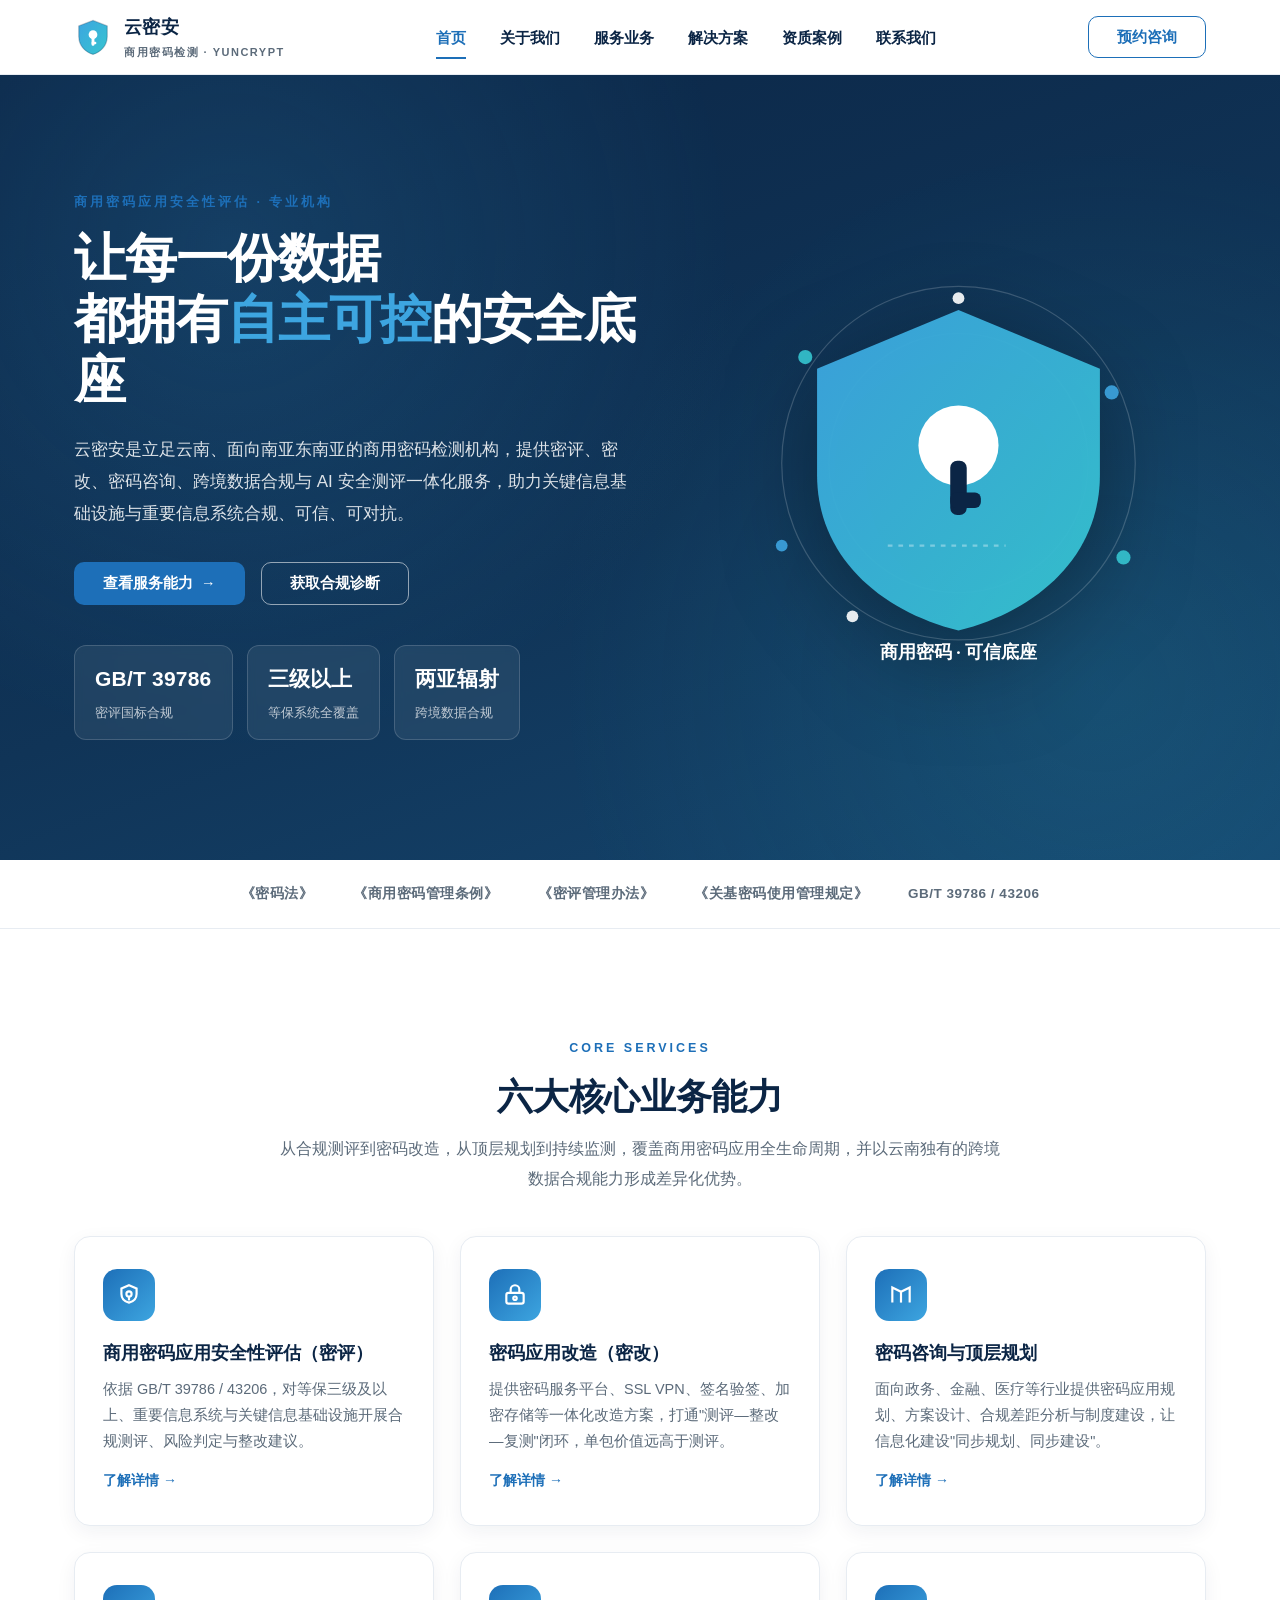
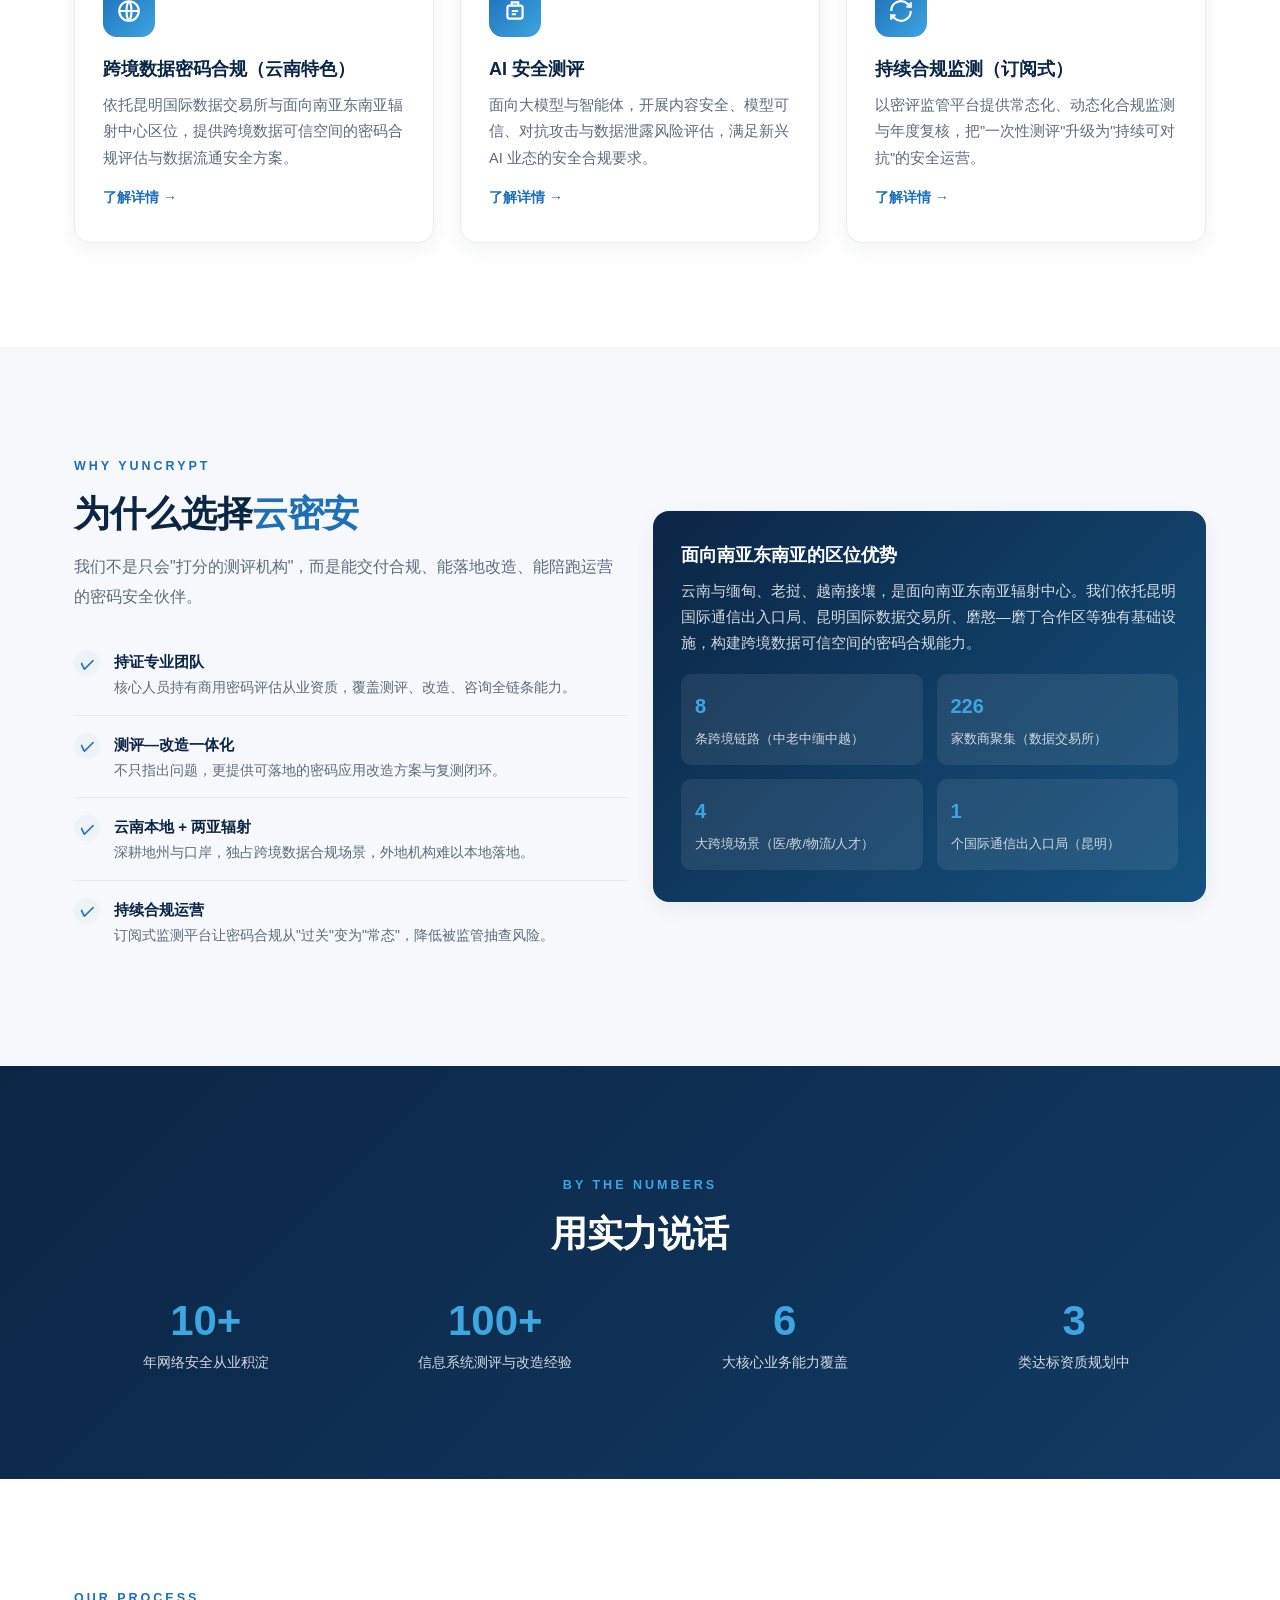
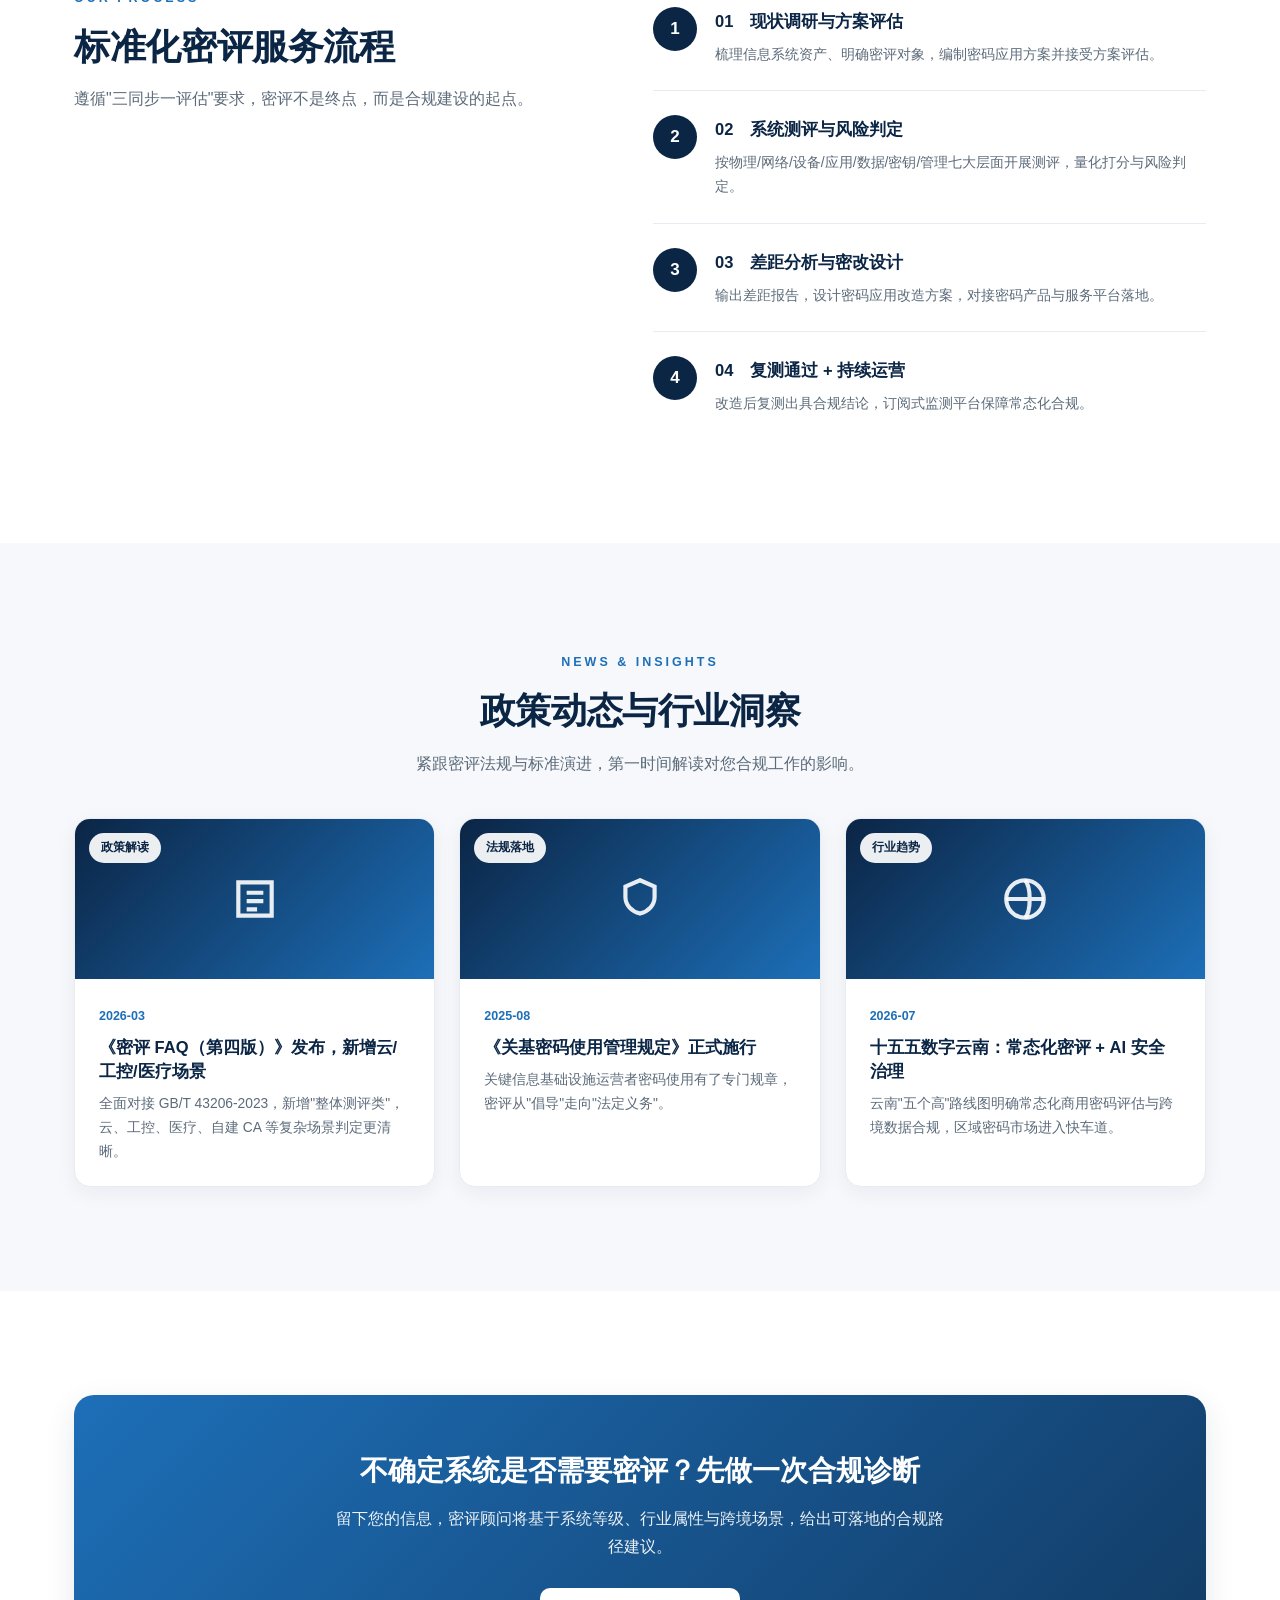
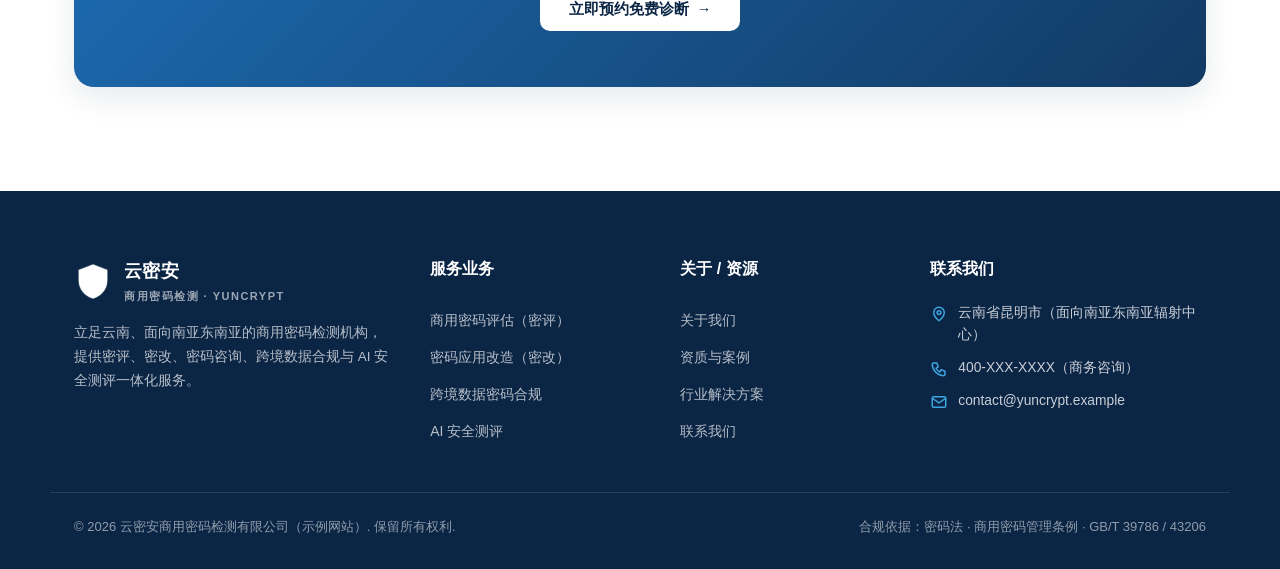
==== index.html @ 86d36e92 "init site" ====
<!DOCTYPE html>
<html lang="zh-CN">
<head>
<meta charset="UTF-8">
<meta name="viewport" content="width=device-width, initial-scale=1.0">
<title>云密安 · 商用密码检测有限公司 — 商用密码应用安全性评估 / 密码改造 / 跨境数据合规</title>
<meta name="description" content="云密安是立足云南、面向南亚东南亚的商用密码检测机构，提供商用密码应用安全性评估（密评）、密码应用改造（密改）、密码咨询规划、跨境数据密码合规与AI安全测评服务。">
<link rel="icon" type="image/svg+xml" href="assets/img/favicon.svg">
<link rel="stylesheet" href="assets/css/style.css">
</head>
<body>

<!-- 顶部导航 -->
<header class="header">
  <div class="container nav">
    <a href="index.html" class="brand">
      <img src="assets/img/logo.svg" alt="云密安" class="logo">
      <span>云密安<small>商用密码检测 · YUNCRYPT</small></span>
    </a>
    <nav class="nav-links">
      <a href="index.html">首页</a>
      <a href="about.html">关于我们</a>
      <a href="services.html">服务业务</a>
      <a href="solutions.html">解决方案</a>
      <a href="cases.html">资质案例</a>
      <a href="contact.html">联系我们</a>
    </nav>
    <div class="nav-cta">
      <a href="contact.html" class="btn btn-outline">预约咨询</a>
      <button class="hamburger" aria-label="菜单"><span></span><span></span><span></span></button>
    </div>
  </div>
</header>

<!-- Hero -->
<section class="hero">
  <div class="container hero-grid">
    <div>
      <span class="eyebrow">商用密码应用安全性评估 · 专业机构</span>
      <h1>让每一份数据<br>都拥有<span class="hl">自主可控</span>的安全底座</h1>
      <p class="lead">云密安是立足云南、面向南亚东南亚的商用密码检测机构，提供密评、密改、密码咨询、跨境数据合规与 AI 安全测评一体化服务，助力关键信息基础设施与重要信息系统合规、可信、可对抗。</p>
      <div class="hero-actions">
        <a href="services.html" class="btn btn-primary">查看服务能力 <span class="arrow">→</span></a>
        <a href="contact.html" class="btn btn-ghost">获取合规诊断</a>
      </div>
      <div class="hero-badges">
        <div class="b"><b>GB/T 39786</b><span>密评国标合规</span></div>
        <div class="b"><b>三级以上</b><span>等保系统全覆盖</span></div>
        <div class="b"><b>两亚辐射</b><span>跨境数据合规</span></div>
      </div>
    </div>
    <div class="hero-art">
      <svg viewBox="0 0 420 360" xmlns="http://www.w3.org/2000/svg">
        <defs>
          <linearGradient id="sg" x1="0" y1="0" x2="1" y2="1">
            <stop offset="0" stop-color="#3DA5E0"/><stop offset="1" stop-color="#36C5D0"/>
          </linearGradient>
        </defs>
        <circle cx="210" cy="180" r="150" fill="none" stroke="rgba(255,255,255,.18)" stroke-width="1"/>
        <circle cx="210" cy="180" r="110" fill="none" stroke="rgba(255,255,255,.14)" stroke-width="1"/>
        <g opacity=".9">
          <circle cx="80" cy="90" r="6" fill="#36C5D0"/><circle cx="340" cy="120" r="6" fill="#3DA5E0"/>
          <circle cx="60" cy="250" r="5" fill="#3DA5E0"/><circle cx="350" cy="260" r="6" fill="#36C5D0"/>
          <circle cx="210" cy="40" r="5" fill="#fff"/><circle cx="120" cy="310" r="5" fill="#fff"/>
        </g>
        <path d="M210 50 L330 100 V190 C330 258 278 305 210 322 C142 305 90 258 90 190 V100 Z" fill="url(#sg)" opacity=".95"/>
        <circle cx="210" cy="165" r="34" fill="#fff"/>
        <rect x="203" y="178" width="14" height="46" rx="6" fill="#0B2545"/>
        <rect x="203" y="205" width="26" height="13" rx="5" fill="#0B2545"/>
        <path d="M150 250 L250 250" stroke="rgba(255,255,255,.35)" stroke-width="2" stroke-dasharray="4 5"/>
        <text x="210" y="345" text-anchor="middle" fill="#fff" font-size="15" font-weight="700" font-family="Microsoft YaHei">商用密码 · 可信底座</text>
      </svg>
    </div>
  </div>
</section>

<!-- 信任条 -->
<div class="trustbar">
  <div class="container">
    <span>《密码法》</span><span>《商用密码管理条例》</span><span>《密评管理办法》</span>
    <span>《关基密码使用管理规定》</span><span>GB/T 39786 / 43206</span>
  </div>
</div>

<!-- 核心业务 -->
<section class="section">
  <div class="container">
    <div class="center reveal">
      <span class="eyebrow">CORE SERVICES</span>
      <h2 class="section-title">六大核心业务能力</h2>
      <p class="section-sub">从合规测评到密码改造，从顶层规划到持续监测，覆盖商用密码应用全生命周期，并以云南独有的跨境数据合规能力形成差异化优势。</p>
    </div>
    <div class="grid grid-3" style="margin-top:42px">
      <div class="card reveal">
        <div class="ico"><svg viewBox="0 0 24 24" fill="none" stroke-width="2"><path d="M12 3l7 3v5c0 4-3 7-7 8-4-1-7-4-7-8V6z"/><circle cx="12" cy="11" r="2.4"/><path d="M12 13v4"/></svg></div>
        <h3>商用密码应用安全性评估（密评）</h3>
        <p>依据 GB/T 39786 / 43206，对等保三级及以上、重要信息系统与关键信息基础设施开展合规测评、风险判定与整改建议。</p>
        <a href="services.html" class="link">了解详情 →</a>
      </div>
      <div class="card reveal">
        <div class="ico"><svg viewBox="0 0 24 24" fill="none" stroke-width="2"><rect x="4" y="10" width="16" height="10" rx="2"/><path d="M8 10V7a4 4 0 0 1 8 0v3"/><circle cx="12" cy="15" r="1.6"/></svg></div>
        <h3>密码应用改造（密改）</h3>
        <p>提供密码服务平台、SSL VPN、签名验签、加密存储等一体化改造方案，打通"测评—整改—复测"闭环，单包价值远高于测评。</p>
        <a href="services.html" class="link">了解详情 →</a>
      </div>
      <div class="card reveal">
        <div class="ico"><svg viewBox="0 0 24 24" fill="none" stroke-width="2"><path d="M4 19V5l8 4 8-4v14"/><path d="M12 9v10"/></svg></div>
        <h3>密码咨询与顶层规划</h3>
        <p>面向政务、金融、医疗等行业提供密码应用规划、方案设计、合规差距分析与制度建设，让信息化建设"同步规划、同步建设"。</p>
        <a href="services.html" class="link">了解详情 →</a>
      </div>
      <div class="card reveal">
        <div class="ico"><svg viewBox="0 0 24 24" fill="none" stroke-width="2"><circle cx="12" cy="12" r="9"/><path d="M3 12h18M12 3c3 3 3 15 0 18M12 3c-3 3-3 15 0 18"/></svg></div>
        <h3>跨境数据密码合规（云南特色）</h3>
        <p>依托昆明国际数据交易所与面向南亚东南亚辐射中心区位，提供跨境数据可信空间的密码合规评估与数据流通安全方案。</p>
        <a href="services.html" class="link">了解详情 →</a>
      </div>
      <div class="card reveal">
        <div class="ico"><svg viewBox="0 0 24 24" fill="none" stroke-width="2"><rect x="5" y="7" width="14" height="12" rx="2"/><path d="M9 7V4h6v3M9 12h6M9 15h4"/></svg></div>
        <h3>AI 安全测评</h3>
        <p>面向大模型与智能体，开展内容安全、模型可信、对抗攻击与数据泄露风险评估，满足新兴 AI 业态的安全合规要求。</p>
        <a href="services.html" class="link">了解详情 →</a>
      </div>
      <div class="card reveal">
        <div class="ico"><svg viewBox="0 0 24 24" fill="none" stroke-width="2"><path d="M3 12a9 9 0 0 1 15-6.7L21 8"/><path d="M21 12a9 9 0 0 1-15 6.7L3 16"/><path d="M21 4v4h-4M3 20v-4h4"/></svg></div>
        <h3>持续合规监测（订阅式）</h3>
        <p>以密评监管平台提供常态化、动态化合规监测与年度复核，把"一次性测评"升级为"持续可对抗"的安全运营。</p>
        <a href="services.html" class="link">了解详情 →</a>
      </div>
    </div>
  </div>
</section>

<!-- 为什么选我们 + 云南区位 -->
<section class="section bg-soft">
  <div class="container grid grid-2" style="align-items:center">
    <div class="reveal">
      <span class="eyebrow">WHY YUNCRYPT</span>
      <h2 class="section-title">为什么选择<span class="accent">云密安</span></h2>
      <p class="section-sub">我们不是只会"打分的测评机构"，而是能交付合规、能落地改造、能陪跑运营的密码安全伙伴。</p>
      <ul class="feature-list" style="margin-top:22px">
        <li><span class="ck">✓</span><div><b>持证专业团队</b><p>核心人员持有商用密码评估从业资质，覆盖测评、改造、咨询全链条能力。</p></div></li>
        <li><span class="ck">✓</span><div><b>测评—改造一体化</b><p>不只指出问题，更提供可落地的密码应用改造方案与复测闭环。</p></div></li>
        <li><span class="ck">✓</span><div><b>云南本地 + 两亚辐射</b><p>深耕地州与口岸，独占跨境数据合规场景，外地机构难以本地落地。</p></div></li>
        <li><span class="ck">✓</span><div><b>持续合规运营</b><p>订阅式监测平台让密码合规从"过关"变为"常态"，降低被监管抽查风险。</p></div></li>
      </ul>
    </div>
    <div class="reveal">
      <div class="card" style="background:linear-gradient(135deg,#0B2545,#15527f);color:#fff;border:none">
        <h3 style="color:#fff">面向南亚东南亚的区位优势</h3>
        <p style="color:rgba(255,255,255,.82)">云南与缅甸、老挝、越南接壤，是面向南亚东南亚辐射中心。我们依托昆明国际通信出入口局、昆明国际数据交易所、磨憨—磨丁合作区等独有基础设施，构建跨境数据可信空间的密码合规能力。</p>
        <div style="display:grid;grid-template-columns:1fr 1fr;gap:14px;margin-top:18px">
          <div style="background:rgba(255,255,255,.08);border-radius:10px;padding:14px"><b style="color:var(--sky);font-size:20px">8</b><br><span style="font-size:12.5px;color:rgba(255,255,255,.78)">条跨境链路（中老中缅中越）</span></div>
          <div style="background:rgba(255,255,255,.08);border-radius:10px;padding:14px"><b style="color:var(--sky);font-size:20px">226</b><br><span style="font-size:12.5px;color:rgba(255,255,255,.78)">家数商聚集（数据交易所）</span></div>
          <div style="background:rgba(255,255,255,.08);border-radius:10px;padding:14px"><b style="color:var(--sky);font-size:20px">4</b><br><span style="font-size:12.5px;color:rgba(255,255,255,.78)">大跨境场景（医/教/物流/人才）</span></div>
          <div style="background:rgba(255,255,255,.08);border-radius:10px;padding:14px"><b style="color:var(--sky);font-size:20px">1</b><br><span style="font-size:12.5px;color:rgba(255,255,255,.78)">个国际通信出入口局（昆明）</span></div>
        </div>
      </div>
    </div>
  </div>
</section>

<!-- 数据资质 -->
<section class="section bg-navy">
  <div class="container">
    <div class="center reveal" style="margin-bottom:40px">
      <span class="eyebrow" style="color:var(--sky)">BY THE NUMBERS</span>
      <h2 class="section-title" style="color:#fff">用实力说话</h2>
    </div>
    <div class="stats reveal">
      <div class="s"><b>10+</b><span>年网络安全从业积淀</span></div>
      <div class="s"><b>100+</b><span>信息系统测评与改造经验</span></div>
      <div class="s"><b>6</b><span>大核心业务能力覆盖</span></div>
      <div class="s"><b>3</b><span>类达标资质规划中</span></div>
    </div>
  </div>
</section>

<!-- 服务流程 -->
<section class="section">
  <div class="container grid grid-2" style="align-items:start">
    <div class="reveal">
      <span class="eyebrow">OUR PROCESS</span>
      <h2 class="section-title">标准化密评服务流程</h2>
      <p class="section-sub">遵循"三同步一评估"要求，密评不是终点，而是合规建设的起点。</p>
    </div>
    <div class="reveal">
      <div class="steps">
        <div class="step"><div class="num"></div><div><h4>01　现状调研与方案评估</h4><p>梳理信息系统资产、明确密评对象，编制密码应用方案并接受方案评估。</p></div></div>
        <div class="step"><div class="num"></div><div><h4>02　系统测评与风险判定</h4><p>按物理/网络/设备/应用/数据/密钥/管理七大层面开展测评，量化打分与风险判定。</p></div></div>
        <div class="step"><div class="num"></div><div><h4>03　差距分析与密改设计</h4><p>输出差距报告，设计密码应用改造方案，对接密码产品与服务平台落地。</p></div></div>
        <div class="step"><div class="num"></div><div><h4>04　复测通过 + 持续运营</h4><p>改造后复测出具合规结论，订阅式监测平台保障常态化合规。</p></div></div>
      </div>
    </div>
  </div>
</section>

<!-- 新闻动态 -->
<section class="section bg-soft">
  <div class="container">
    <div class="center reveal">
      <span class="eyebrow">NEWS & INSIGHTS</span>
      <h2 class="section-title">政策动态与行业洞察</h2>
      <p class="section-sub">紧跟密评法规与标准演进，第一时间解读对您合规工作的影响。</p>
    </div>
    <div class="news-grid" style="margin-top:40px">
      <div class="news reveal">
        <div class="thumb"><span class="tag">政策解读</span><svg viewBox="0 0 24 24" fill="none" stroke-width="2"><path d="M4 4h16v16H4z"/><path d="M8 9h8M8 13h8M8 17h5"/></svg></div>
        <div class="body"><span class="date">2026-03</span><h4>《密评 FAQ（第四版）》发布，新增云/工控/医疗场景</h4><p>全面对接 GB/T 43206-2023，新增"整体测评类"，云、工控、医疗、自建 CA 等复杂场景判定更清晰。</p></div>
      </div>
      <div class="news reveal">
        <div class="thumb"><span class="tag">法规落地</span><svg viewBox="0 0 24 24" fill="none" stroke-width="2"><path d="M12 3l7 3v5c0 4-3 7-7 8-4-1-7-4-7-8V6z"/></svg></div>
        <div class="body"><span class="date">2025-08</span><h4>《关基密码使用管理规定》正式施行</h4><p>关键信息基础设施运营者密码使用有了专门规章，密评从"倡导"走向"法定义务"。</p></div>
      </div>
      <div class="news reveal">
        <div class="thumb"><span class="tag">行业趋势</span><svg viewBox="0 0 24 24" fill="none" stroke-width="2"><circle cx="12" cy="12" r="9"/><path d="M3 12h18M12 3c3 3 3 15 0 18"/></svg></div>
        <div class="body"><span class="date">2026-07</span><h4>十五五数字云南：常态化密评 + AI 安全治理</h4><p>云南"五个高"路线图明确常态化商用密码评估与跨境数据合规，区域密码市场进入快车道。</p></div>
      </div>
    </div>
  </div>
</section>

<!-- CTA -->
<section class="section">
  <div class="container">
    <div class="cta reveal">
      <h2>不确定系统是否需要密评？先做一次合规诊断</h2>
      <p>留下您的信息，密评顾问将基于系统等级、行业属性与跨境场景，给出可落地的合规路径建议。</p>
      <a href="contact.html" class="btn btn-primary" style="background:#fff;color:var(--navy)">立即预约免费诊断 <span class="arrow">→</span></a>
    </div>
  </div>
</section>

<!-- 页脚 -->
<footer class="footer">
  <div class="container footer-grid">
    <div>
      <div class="brand"><img src="assets/img/logo.svg" alt="云密安" class="logo" style="filter:brightness(0) invert(1)"><span>云密安<small>商用密码检测 · YUNCRYPT</small></span></div>
      <p class="desc">立足云南、面向南亚东南亚的商用密码检测机构，提供密评、密改、密码咨询、跨境数据合规与 AI 安全测评一体化服务。</p>
    </div>
    <div>
      <h5>服务业务</h5>
      <a href="services.html">商用密码评估（密评）</a>
      <a href="services.html">密码应用改造（密改）</a>
      <a href="services.html">跨境数据密码合规</a>
      <a href="services.html">AI 安全测评</a>
    </div>
    <div>
      <h5>关于 / 资源</h5>
      <a href="about.html">关于我们</a>
      <a href="cases.html">资质与案例</a>
      <a href="solutions.html">行业解决方案</a>
      <a href="contact.html">联系我们</a>
    </div>
    <div>
      <h5>联系我们</h5>
      <div class="contact-line"><svg viewBox="0 0 24 24" fill="none" stroke-width="2"><path d="M12 21s-7-5.5-7-11a7 7 0 0 1 14 0c0 5.5-7 11-7 11z"/><circle cx="12" cy="10" r="2.5"/></svg><span>云南省昆明市（面向南亚东南亚辐射中心）</span></div>
      <div class="contact-line"><svg viewBox="0 0 24 24" fill="none" stroke-width="2"><path d="M5 4h4l2 5-3 2a12 12 0 0 0 5 5l2-3 5 2v4a2 2 0 0 1-2 2A16 16 0 0 1 3 6a2 2 0 0 1 2-2z"/></svg><span>400-XXX-XXXX（商务咨询）</span></div>
      <div class="contact-line"><svg viewBox="0 0 24 24" fill="none" stroke-width="2"><rect x="3" y="5" width="18" height="14" rx="2"/><path d="M3 7l9 6 9-6"/></svg><span>contact@yuncrypt.example</span></div>
    </div>
  </div>
  <div class="container footer-bottom">
    <span>© <span data-year>2026</span> 云密安商用密码检测有限公司（示例网站）. 保留所有权利.</span>
    <span>合规依据：密码法 · 商用密码管理条例 · GB/T 39786 / 43206</span>
  </div>
</footer>

<div class="totop" aria-label="返回顶部"><svg viewBox="0 0 24 24" fill="none" stroke-width="2"><path d="M12 19V5M5 12l7-7 7 7"/></svg></div>
<script src="assets/js/main.js"></script>
</body>
</html>
---- assets/css/style.css ----
/* ============================================================
   云密安 · 商用密码检测有限公司  —  全局样式（简洁大气 · 自包含 · 无外部依赖）
   设计：留白充足、单一蓝色强调、克制渐变、柔和阴影，符合主流商务站
   ============================================================ */
:root{
  --navy:#0B2545;          /* 深海军蓝（主色 / 深色块） */
  --navy-2:#123a63;
  --blue:#1D6FB8;          /* 商务蓝（主强调） */
  --blue-d:#155a96;
  --sky:#3DA5E0;           /* 天蓝（保留：hero 图 / 强调点） */
  --cyan:#36C5D0;          /* 科技青（保留：hero 图） */
  --ink:#16202E;           /* 正文 */
  --muted:#5C6B7A;         /* 次要文字 */
  --line:#E7ECF2;          /* 描边 */
  --bg:#FFFFFF;            /* 页面底色（白） */
  --bg-soft:#F6F8FB;       /* 浅块 */
  --bg-soft-2:#EEF3F8;
  --white:#FFFFFF;
  --radius:16px;
  --shadow:0 6px 20px rgba(11,37,69,.06);
  --shadow-md:0 10px 30px rgba(11,37,69,.10);
  --shadow-lg:0 22px 50px rgba(11,37,69,.16);
  --maxw:1180px;
  --ease:cubic-bezier(.2,.7,.2,1);
}
*{margin:0;padding:0;box-sizing:border-box}
html{scroll-behavior:smooth}
body{
  font-family:"Microsoft YaHei","微软雅黑","PingFang SC","Hiragino Sans GB","Segoe UI",sans-serif;
  color:var(--ink);background:var(--bg);line-height:1.8;font-size:15px;
  -webkit-font-smoothing:antialiased;text-rendering:optimizeLegibility;
}
a{color:inherit;text-decoration:none}
img,svg{max-width:100%;display:block}
ul{list-style:none}
.container{max-width:var(--maxw);margin:0 auto;padding:0 24px}
.section{padding:104px 0}
.section.tight{padding:72px 0}
.bg-soft{background:var(--bg-soft)}
.bg-navy{background:linear-gradient(135deg,var(--navy) 0%,var(--navy-2) 100%);color:#fff}

/* ---------- 文字工具 ---------- */
.eyebrow{display:inline-block;color:var(--blue);font-weight:700;letter-spacing:3px;font-size:12.5px;margin-bottom:14px;text-transform:uppercase}
.section-title{font-size:clamp(26px,3.4vw,36px);font-weight:800;color:var(--navy);line-height:1.3;letter-spacing:-.01em}
.section-title .accent{color:var(--blue)}
.section-sub{color:var(--muted);margin-top:14px;max-width:720px;font-size:16px;line-height:1.85}
.center{text-align:center}
.center .section-sub{margin-left:auto;margin-right:auto}

/* ---------- 按钮 ---------- */
.btn{display:inline-flex;align-items:center;gap:8px;padding:13px 28px;border-radius:10px;font-weight:700;font-size:14.5px;cursor:pointer;border:1.5px solid transparent;transition:.25s var(--ease);white-space:nowrap;line-height:1}
.btn-primary{background:var(--blue);color:#fff}
.btn-primary:hover{background:var(--blue-d);transform:translateY(-2px);box-shadow:0 12px 26px rgba(29,111,184,.30)}
.btn-ghost{border-color:rgba(255,255,255,.55);color:#fff}
.btn-ghost:hover{background:rgba(255,255,255,.12);border-color:#fff}
.btn-outline{background:#fff;border-color:var(--blue);color:var(--blue)}
.btn-outline:hover{background:var(--blue);color:#fff}
.btn .arrow{transition:.25s var(--ease)}
.btn:hover .arrow{transform:translateX(4px)}

/* ---------- 顶部导航 ---------- */
.header{position:sticky;top:0;z-index:100;background:rgba(255,255,255,.86);backdrop-filter:saturate(160%) blur(12px);border-bottom:1px solid var(--line)}
.nav{display:flex;align-items:center;justify-content:space-between;height:74px}
.brand{display:flex;align-items:center;gap:12px;font-weight:800;color:var(--navy);font-size:18px;letter-spacing:.02em}
.brand .logo{width:38px;height:38px}
.brand small{display:block;font-size:11px;font-weight:600;color:var(--muted);letter-spacing:1.5px}
.nav-links{display:flex;gap:34px;align-items:center}
.nav-links a{font-weight:600;color:var(--navy);font-size:15px;position:relative;padding:8px 0;transition:color .2s}
.nav-links a::after{content:"";position:absolute;left:0;bottom:0;height:2px;width:0;background:var(--blue);transition:.25s var(--ease)}
.nav-links a:hover,.nav-links a.active{color:var(--blue)}
.nav-links a:hover::after,.nav-links a.active::after{width:100%}
.nav-cta{display:flex;align-items:center;gap:14px}
.hamburger{display:none;flex-direction:column;gap:5px;cursor:pointer;background:none;border:none;padding:8px}
.hamburger span{width:24px;height:2.5px;background:var(--navy);border-radius:2px;transition:.3s var(--ease)}

/* ---------- Hero ---------- */
.hero{position:relative;overflow:hidden;background:linear-gradient(160deg,#0B2545 0%,#103457 55%,#15466f 100%);color:#fff;padding:112px 0 120px}
.hero::before{content:"";position:absolute;inset:0;background-image:radial-gradient(circle at 18% 22%,rgba(61,165,224,.20),transparent 42%),radial-gradient(circle at 86% 78%,rgba(54,197,208,.14),transparent 44%);opacity:.85}
.hero-grid{position:relative;display:grid;grid-template-columns:1.08fr .92fr;gap:56px;align-items:center}
.hero h1{font-size:clamp(34px,4.6vw,52px);line-height:1.18;font-weight:800;letter-spacing:-.02em;margin-bottom:22px}
.hero h1 .hl{color:var(--sky)}
.hero p.lead{font-size:17px;color:rgba(255,255,255,.86);max-width:560px;margin-bottom:32px;line-height:1.9}
.hero-actions{display:flex;gap:16px;flex-wrap:wrap}
.hero-badges{display:flex;gap:14px;margin-top:40px;flex-wrap:wrap}
.hero-badges .b{background:rgba(255,255,255,.07);border:1px solid rgba(255,255,255,.16);border-radius:12px;padding:14px 20px;backdrop-filter:blur(4px)}
.hero-badges .b b{display:block;font-size:21px;color:#fff;letter-spacing:.01em}
.hero-badges .b span{font-size:12.5px;color:rgba(255,255,255,.72)}
.hero-art{position:relative}
.hero-art svg{width:100%;height:auto;filter:drop-shadow(0 22px 44px rgba(0,0,0,.35))}

/* 信任条 */
.trustbar{background:#fff;border-bottom:1px solid var(--line)}
.trustbar .container{display:flex;align-items:center;gap:40px;padding:22px 24px;flex-wrap:wrap;justify-content:center}
.trustbar span{color:var(--muted);font-size:13.5px;font-weight:600;letter-spacing:.5px}

/* ---------- 卡片栅格 ---------- */
.grid{display:grid;gap:26px}
.grid-3{grid-template-columns:repeat(3,1fr)}
.grid-2{grid-template-columns:repeat(2,1fr)}
.grid-4{grid-template-columns:repeat(4,1fr)}
.card{background:#fff;border:1px solid var(--line);border-radius:var(--radius);padding:32px 28px;box-shadow:var(--shadow);transition:.28s var(--ease)}
.card:hover{transform:translateY(-6px);box-shadow:var(--shadow-md);border-color:rgba(29,111,184,.35)}
.card .ico{width:52px;height:52px;border-radius:14px;background:linear-gradient(135deg,var(--blue),var(--sky));display:flex;align-items:center;justify-content:center;margin-bottom:20px}
.card .ico svg{width:26px;height:26px;stroke:#fff}
.card h3{font-size:18px;color:var(--navy);margin-bottom:10px;line-height:1.4}
.card p{color:var(--muted);font-size:14.5px;line-height:1.8}
.card .link{display:inline-block;margin-top:14px;color:var(--blue);font-weight:700;font-size:14px}
.card .link:hover{color:var(--blue-d)}

/* 步骤 */
.steps{counter-reset:s}
.step{display:flex;gap:18px;align-items:flex-start;padding:24px 0;border-bottom:1px solid var(--line)}
.step:last-child{border-bottom:none}
.step .num{counter-increment:s;flex:0 0 44px;width:44px;height:44px;border-radius:50%;background:var(--navy);color:#fff;display:flex;align-items:center;justify-content:center;font-weight:800;font-size:17px}
.step .num::before{content:counter(s)}
.step h4{font-size:16.5px;color:var(--navy);margin-bottom:5px}
.step p{color:var(--muted);font-size:14px;line-height:1.75}

/* 数据条 */
.stats{display:grid;grid-template-columns:repeat(4,1fr);gap:26px;text-align:center}
.stats .s b{font-size:clamp(30px,4vw,42px);color:var(--sky);font-weight:800;display:block;line-height:1.1}
.stats .s span{color:rgba(255,255,255,.82);font-size:14px;margin-top:6px;display:block}

/* 特性列表 */
.feature-list li{display:flex;gap:14px;padding:15px 0;border-bottom:1px solid var(--line);align-items:flex-start}
.feature-list li:last-child{border-bottom:none}
.feature-list .ck{flex:0 0 26px;width:26px;height:26px;border-radius:50%;background:var(--bg-soft-2);color:var(--blue);display:flex;align-items:center;justify-content:center;font-weight:800;margin-top:2px}
.feature-list b{color:var(--navy)}
.feature-list p{color:var(--muted);font-size:14px;line-height:1.75}

/* 标签页 / 新闻 */
.tabs{display:flex;gap:10px;flex-wrap:wrap;margin-bottom:30px}
.tab{padding:9px 22px;border-radius:30px;background:#fff;border:1px solid var(--line);font-weight:600;color:var(--muted);cursor:pointer;transition:.2s}
.tab.active{background:var(--navy);color:#fff;border-color:var(--navy)}
.news-grid{display:grid;grid-template-columns:repeat(3,1fr);gap:24px}
.news{background:#fff;border:1px solid var(--line);border-radius:var(--radius);overflow:hidden;box-shadow:var(--shadow);transition:.25s var(--ease)}
.news:hover{transform:translateY(-5px);box-shadow:var(--shadow-md)}
.news .thumb{height:160px;background:linear-gradient(135deg,var(--navy),var(--blue));position:relative;display:flex;align-items:center;justify-content:center}
.news .thumb svg{width:50px;height:50px;stroke:rgba(255,255,255,.9)}
.news .tag{position:absolute;top:14px;left:14px;background:rgba(255,255,255,.92);color:var(--navy);font-size:12px;font-weight:700;padding:4px 12px;border-radius:20px}
.news .body{padding:22px 24px}
.news .date{font-size:12.5px;color:var(--blue);font-weight:700}
.news h4{font-size:16.5px;color:var(--navy);margin:8px 0 8px;line-height:1.45}
.news p{font-size:13.8px;color:var(--muted);line-height:1.75}

/* 资质 */
.cred{display:flex;flex-direction:column;gap:14px}
.cred .item{display:flex;gap:14px;align-items:center;background:#fff;border:1px solid var(--line);border-radius:12px;padding:16px 18px}
.cred .item .badge{flex:0 0 44px;width:44px;height:44px;border-radius:10px;background:var(--bg-soft-2);display:flex;align-items:center;justify-content:center;color:var(--blue)}
.cred .item .badge svg{width:24px;height:24px;stroke:var(--blue)}
.cred .item b{color:var(--navy);font-size:15px;display:block}
.cred .item span{color:var(--muted);font-size:13.5px}

/* CTA */
.cta{background:linear-gradient(135deg,var(--blue),var(--navy-2));color:#fff;border-radius:20px;padding:56px 52px;text-align:center;box-shadow:var(--shadow-md)}
.cta h2{font-size:clamp(22px,3vw,28px);margin-bottom:14px;line-height:1.4}
.cta p{font-size:16px;margin-bottom:26px;opacity:.92;max-width:620px;margin-left:auto;margin-right:auto}

/* 表单 */
.form-row{display:grid;grid-template-columns:1fr 1fr;gap:18px}
.field{margin-bottom:18px}
.field label{display:block;font-weight:700;color:var(--navy);margin-bottom:8px;font-size:14px}
.field input,.field textarea,.field select{width:100%;padding:13px 15px;border:1.5px solid var(--line);border-radius:10px;font-size:14.5px;font-family:inherit;color:var(--ink);background:#fff;transition:.2s}
.field input:focus,.field textarea:focus,.field select:focus{outline:none;border-color:var(--blue);box-shadow:0 0 0 3px rgba(29,111,184,.15)}
.field textarea{resize:vertical;min-height:130px}
.help{font-size:12.5px;color:var(--muted);margin-top:6px}
.alert{display:none;padding:13px 16px;border-radius:10px;font-size:14px;margin-bottom:16px;font-weight:600}
.alert.ok{display:block;background:#EAF6F1;color:#0E766E;border:1px solid #A6E0CE}
.alert.err{display:block;background:#FDECEA;color:#C0392B;border:1px solid #F5B7B1}

/* 页脚 */
.footer{background:var(--navy);color:rgba(255,255,255,.78);padding:64px 0 30px}
.footer-grid{display:grid;grid-template-columns:1.5fr 1fr 1fr 1.3fr;gap:38px}
.footer h5{color:#fff;font-size:16px;margin-bottom:18px;font-weight:700}
.footer a{color:rgba(255,255,255,.7);font-size:14px;display:block;padding:6px 0;transition:.2s}
.footer a:hover{color:var(--sky);padding-left:4px}
.footer .brand{color:#fff;margin-bottom:14px}
.footer .brand small{color:rgba(255,255,255,.6)}
.footer p.desc{font-size:13.5px;line-height:1.8;color:rgba(255,255,255,.7)}
.footer .contact-line{display:flex;gap:10px;align-items:flex-start;font-size:13.8px;margin-bottom:11px;line-height:1.6}
.footer .contact-line svg{width:18px;height:18px;stroke:var(--sky);flex:0 0 18px;margin-top:3px}
.footer-bottom{border-top:1px solid rgba(255,255,255,.12);margin-top:42px;padding-top:22px;display:flex;justify-content:space-between;flex-wrap:wrap;gap:10px;font-size:13px;color:rgba(255,255,255,.55)}

/* 面包屑 */
.breadcrumb{padding:24px 0;color:var(--muted);font-size:13.5px}
.breadcrumb a{color:var(--blue)}
.breadcrumb span{margin:0 8px}

/* 子页 hero */
.page-hero{background:linear-gradient(160deg,var(--navy),var(--navy-2));color:#fff;padding:68px 0}
.page-hero h1{font-size:clamp(28px,3.6vw,38px);font-weight:800;margin-bottom:10px;letter-spacing:-.01em}
.page-hero p{color:rgba(255,255,255,.85);max-width:680px;font-size:16px;line-height:1.85}

/* 时间线 */
.timeline{position:relative;padding-left:30px}
.timeline::before{content:"";position:absolute;left:9px;top:6px;bottom:6px;width:2px;background:var(--line)}
.tl-item{position:relative;padding:0 0 28px 14px}
.tl-item::before{content:"";position:absolute;left:-25px;top:4px;width:16px;height:16px;border-radius:50%;background:var(--blue);border:3px solid #fff;box-shadow:0 0 0 2px var(--blue)}
.tl-item .yr{font-weight:800;color:var(--blue);font-size:14px}
.tl-item h4{color:var(--navy);font-size:16.5px;margin:4px 0 4px}
.tl-item p{color:var(--muted);font-size:14px;line-height:1.75}

/* 返回顶部 */
.totop{position:fixed;right:24px;bottom:24px;width:46px;height:46px;border-radius:50%;background:var(--navy);color:#fff;display:flex;align-items:center;justify-content:center;cursor:pointer;opacity:0;pointer-events:none;transition:.3s var(--ease);box-shadow:var(--shadow-lg);z-index:90}
.totop.show{opacity:1;pointer-events:auto}
.totop svg{width:22px;height:22px;stroke:#fff}

/* 滚动入场 */
.reveal{opacity:0;transform:translateY(26px);transition:.7s var(--ease)}
.reveal.in{opacity:1;transform:none}

/* 响应式 */
@media(max-width:980px){
  .hero-grid{grid-template-columns:1fr;gap:36px}
  .hero-art{order:-1;max-width:420px;margin:0 auto}
  .grid-3,.news-grid{grid-template-columns:repeat(2,1fr)}
  .grid-4,.stats{grid-template-columns:repeat(2,1fr)}
  .footer-grid{grid-template-columns:1fr 1fr}
}
@media(max-width:680px){
  .section{padding:72px 0}
  .nav-links{position:fixed;top:74px;left:0;right:0;background:#fff;flex-direction:column;gap:0;padding:8px 0;box-shadow:var(--shadow-md);transform:translateY(-130%);transition:.3s var(--ease);border-bottom:1px solid var(--line)}
  .nav-links.open{transform:none}
  .nav-links a{padding:15px 24px;width:100%;border-bottom:1px solid var(--line)}
  .hamburger{display:flex}
  .nav-cta .btn-outline{display:none}
  .hero h1{font-size:32px}
  .grid-3,.grid-2,.grid-4,.news-grid,.form-row{grid-template-columns:1fr}
  .footer-grid{grid-template-columns:1fr}
  .stats{grid-template-columns:1fr 1fr}
  .cta{padding:42px 26px}
}
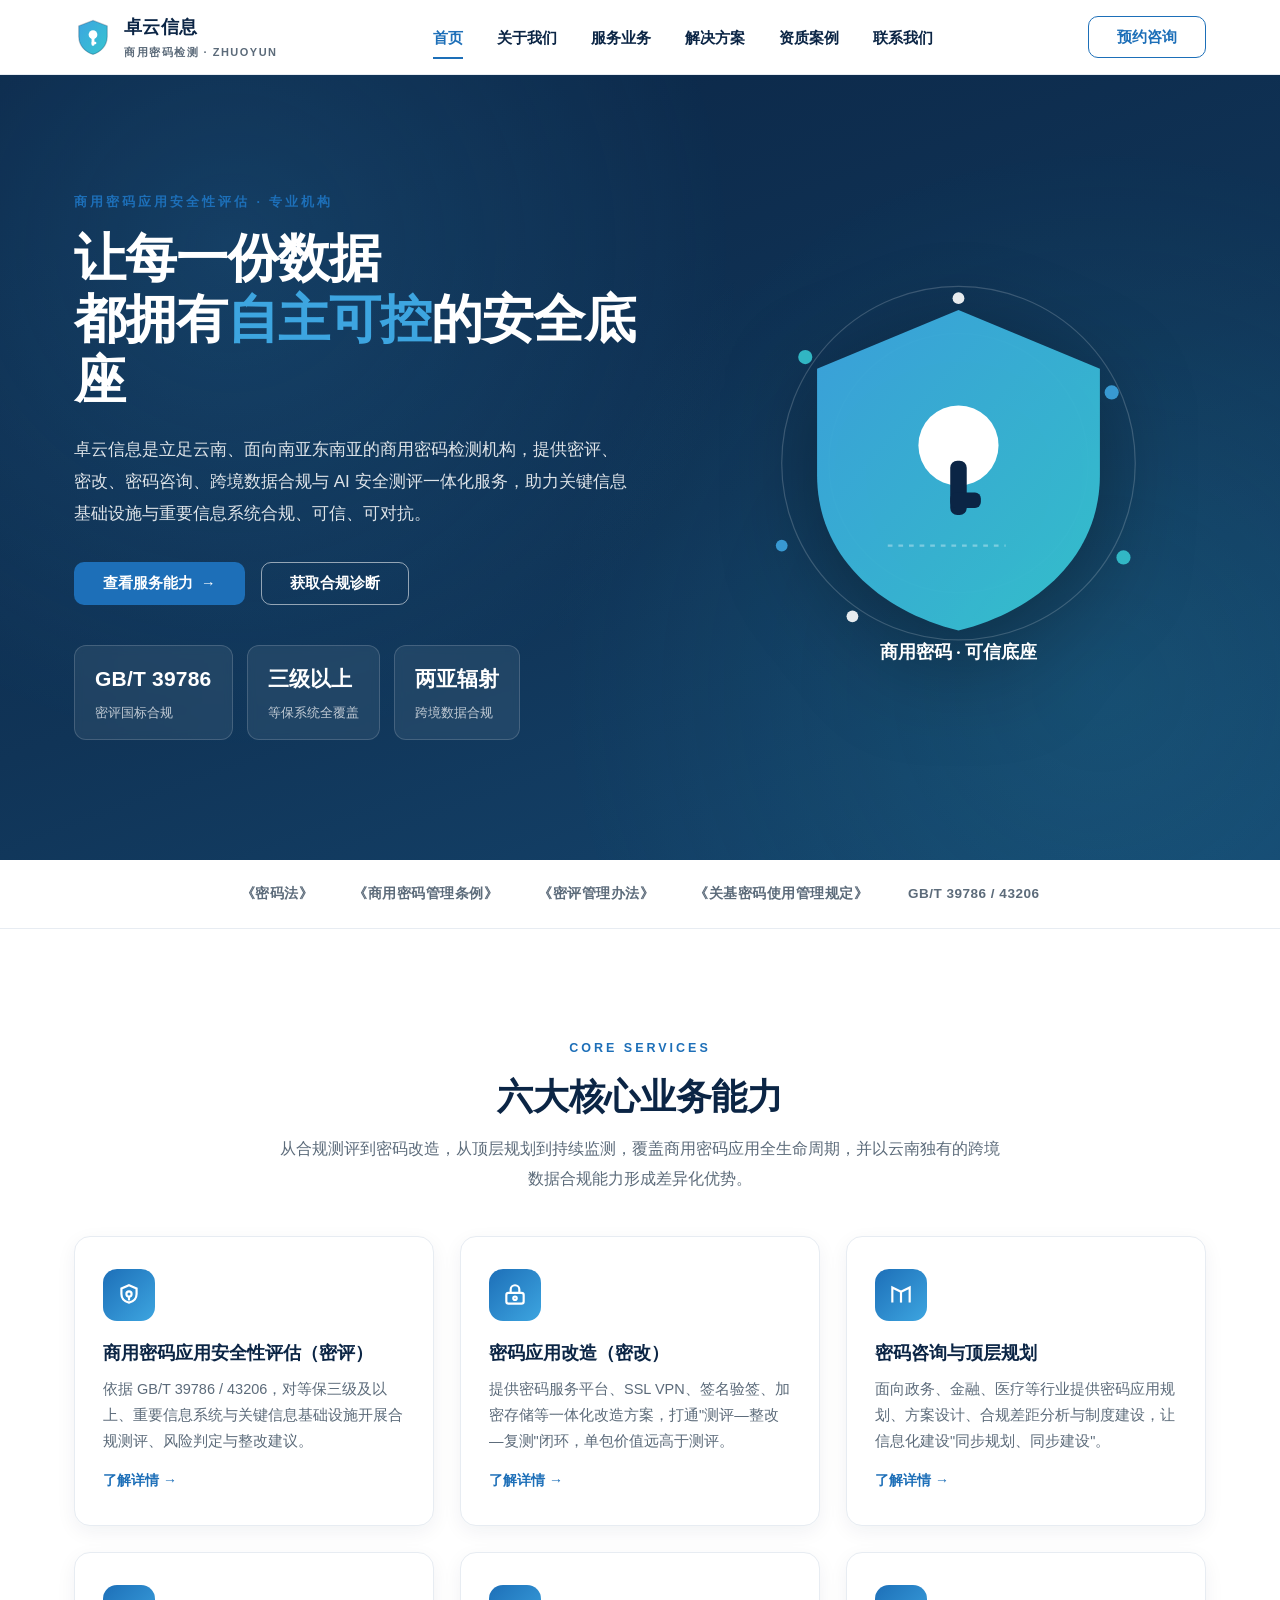
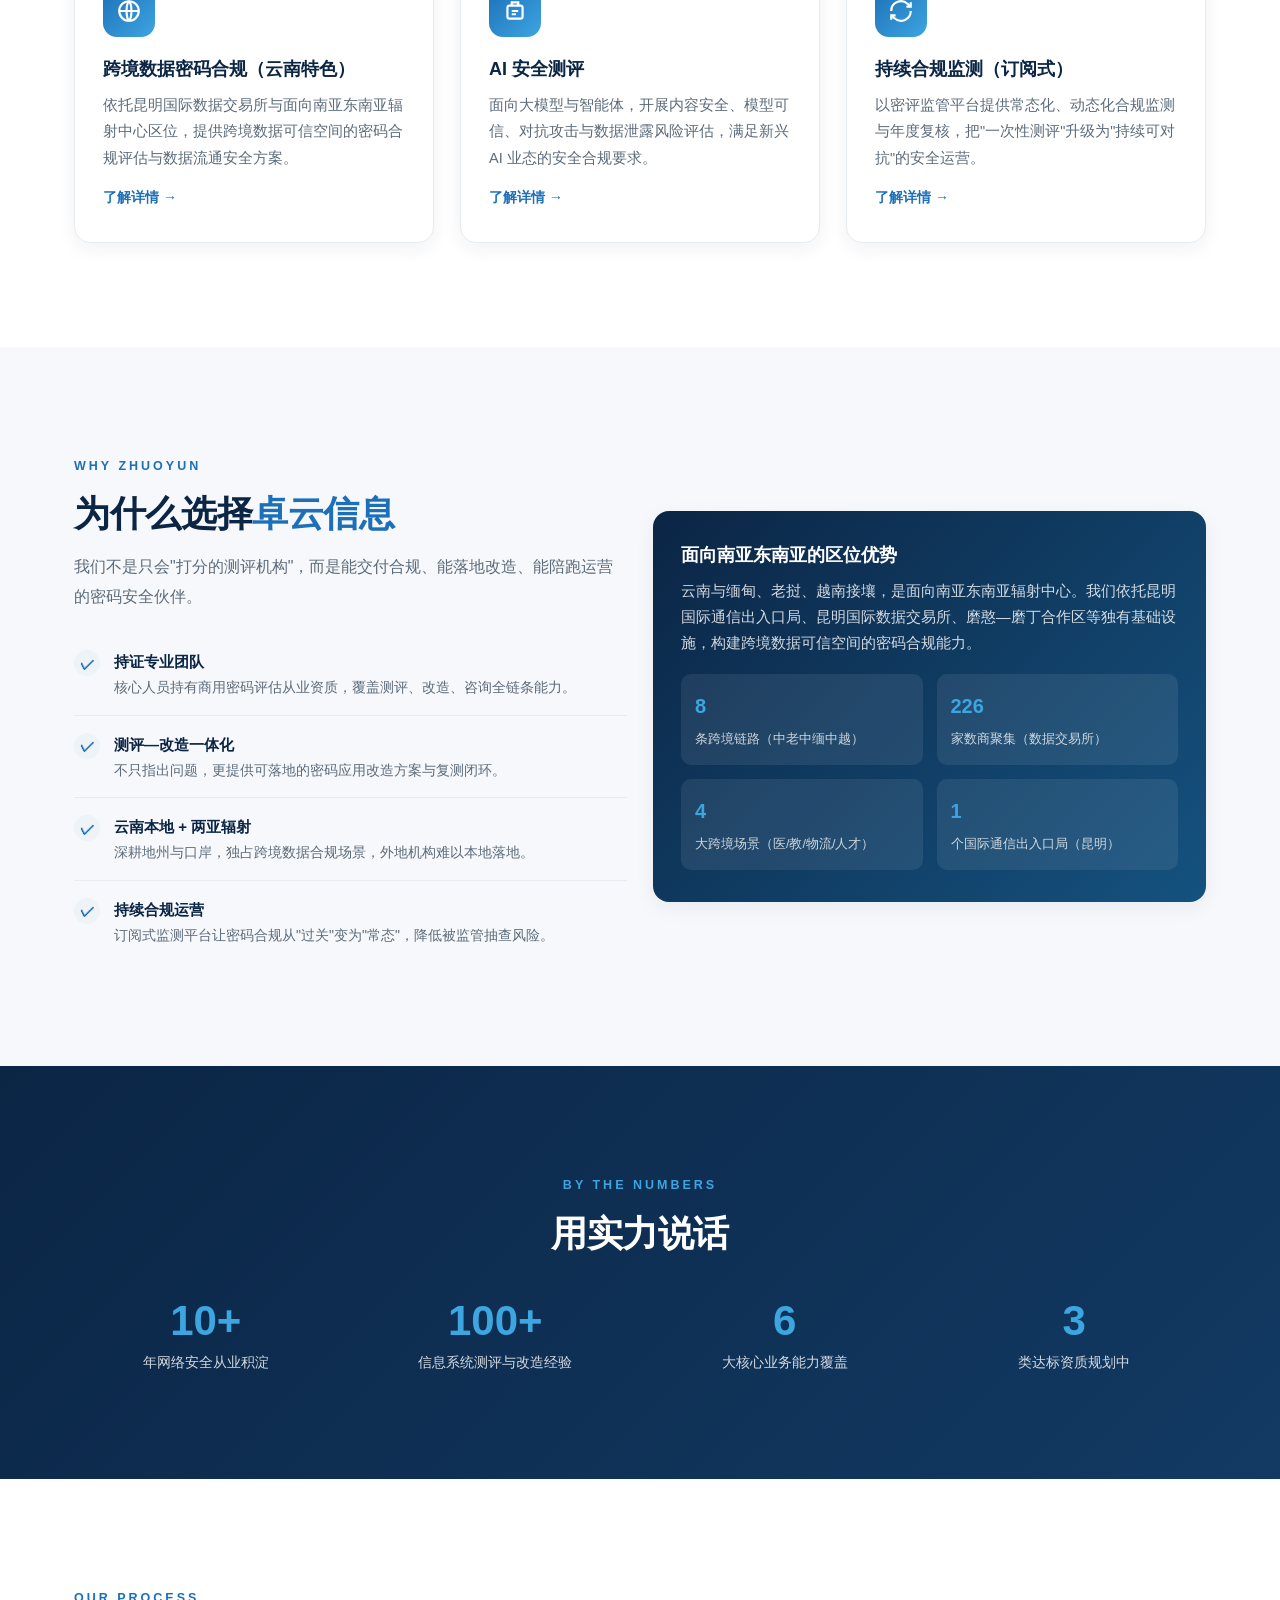
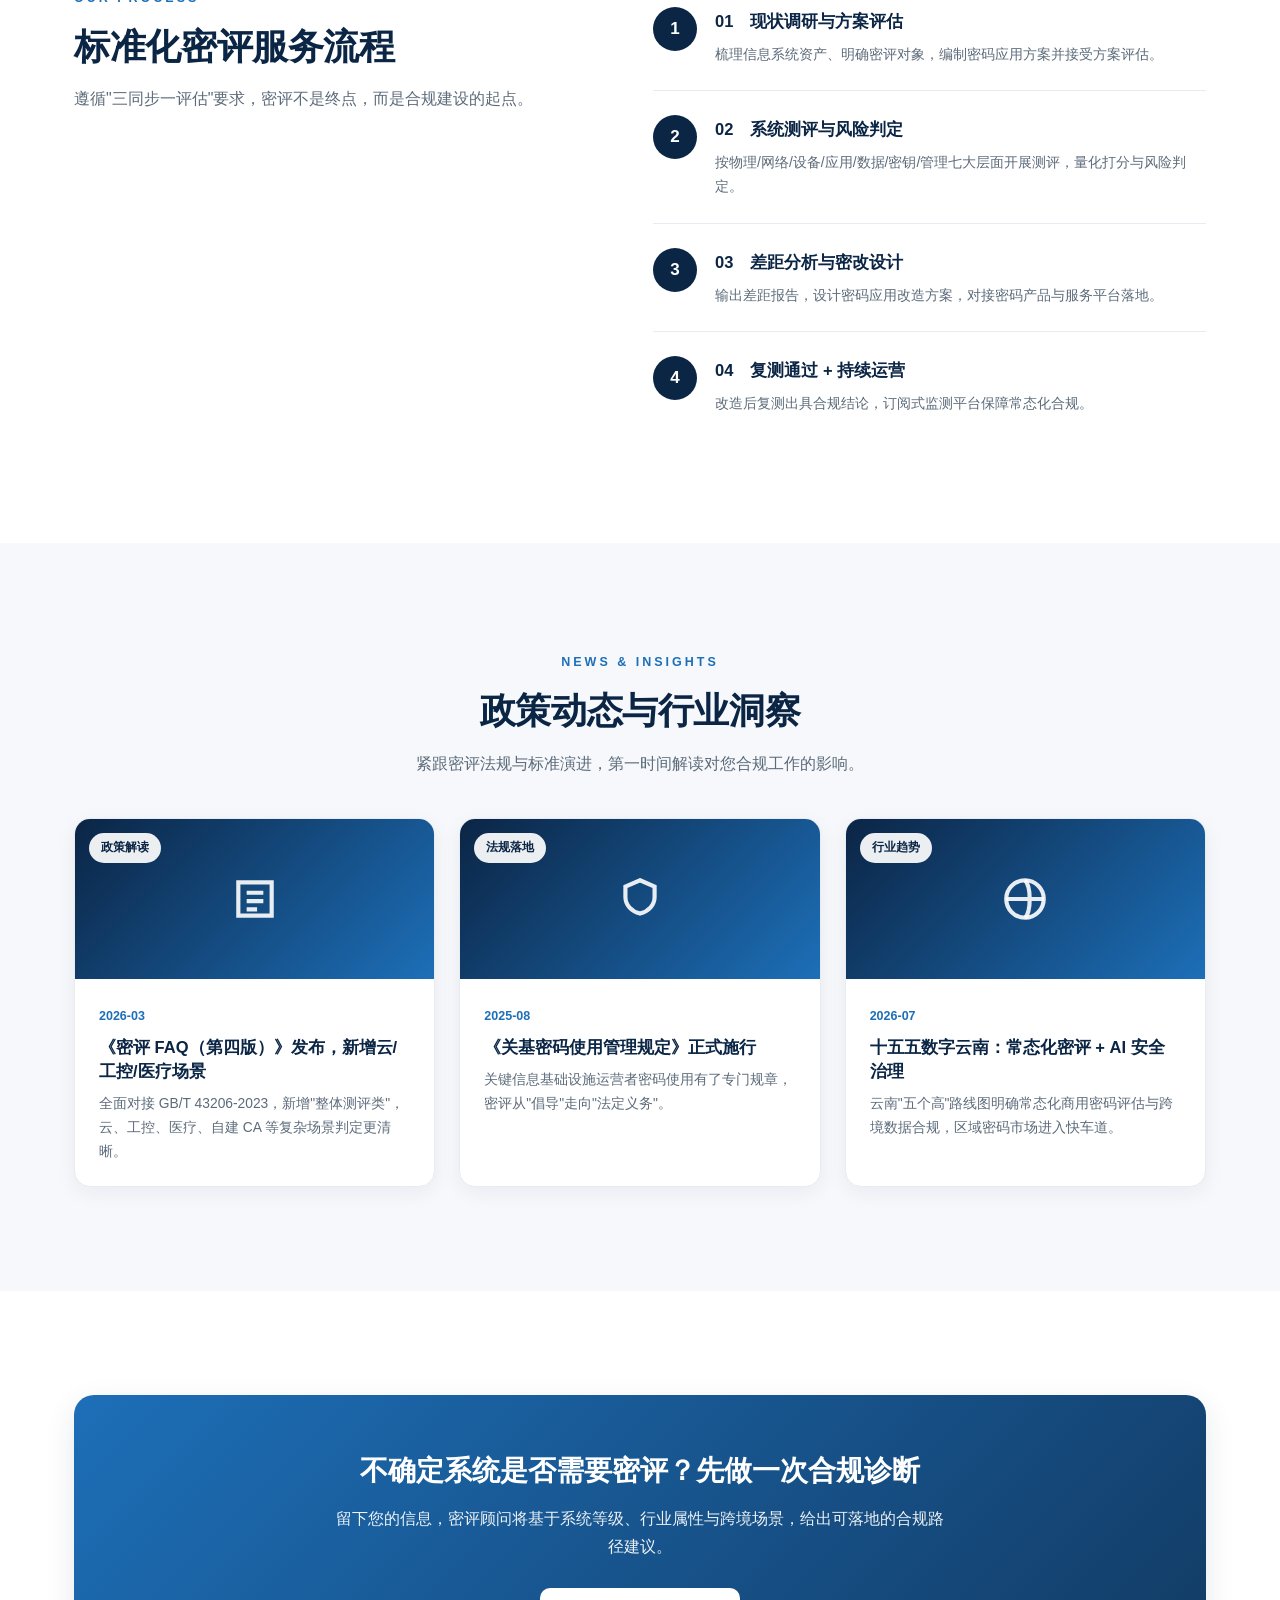
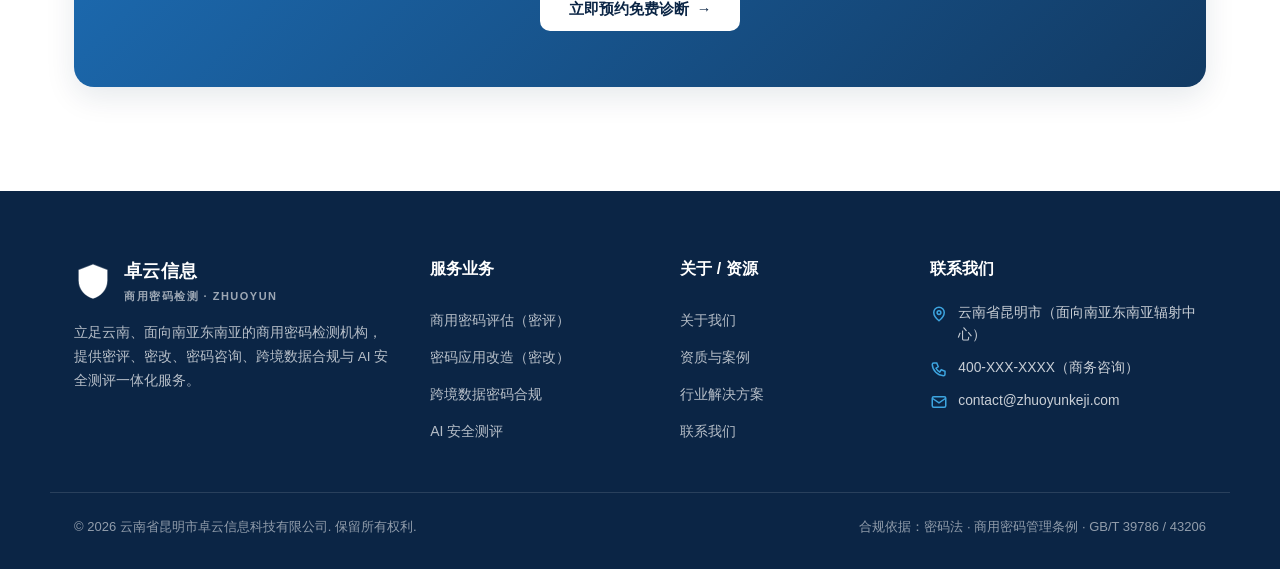
==== commit a77340b0: "品牌更新：卓云信息/ZHUOYUN，域名 zhuoyunkeji.com" ====
--- a/index.html
+++ b/index.html
@@ -3,8 +3,8 @@
 <head>
 <meta charset="UTF-8">
 <meta name="viewport" content="width=device-width, initial-scale=1.0">
-<title>云密安 · 商用密码检测有限公司 — 商用密码应用安全性评估 / 密码改造 / 跨境数据合规</title>
-<meta name="description" content="云密安是立足云南、面向南亚东南亚的商用密码检测机构，提供商用密码应用安全性评估（密评）、密码应用改造（密改）、密码咨询规划、跨境数据密码合规与AI安全测评服务。">
+<title>卓云信息 · 商用密码检测有限公司 — 商用密码应用安全性评估 / 密码改造 / 跨境数据合规</title>
+<meta name="description" content="卓云信息是立足云南、面向南亚东南亚的商用密码检测机构，提供商用密码应用安全性评估（密评）、密码应用改造（密改）、密码咨询规划、跨境数据密码合规与AI安全测评服务。">
 <link rel="icon" type="image/svg+xml" href="assets/img/favicon.svg">
 <link rel="stylesheet" href="assets/css/style.css">
 </head>
@@ -14,8 +14,8 @@
 <header class="header">
   <div class="container nav">
     <a href="index.html" class="brand">
-      <img src="assets/img/logo.svg" alt="云密安" class="logo">
-      <span>云密安<small>商用密码检测 · YUNCRYPT</small></span>
+      <img src="assets/img/logo.svg" alt="卓云信息" class="logo">
+      <span>卓云信息<small>商用密码检测 · ZHUOYUN</small></span>
     </a>
     <nav class="nav-links">
       <a href="index.html">首页</a>
@@ -38,7 +38,7 @@
     <div>
       <span class="eyebrow">商用密码应用安全性评估 · 专业机构</span>
       <h1>让每一份数据<br>都拥有<span class="hl">自主可控</span>的安全底座</h1>
-      <p class="lead">云密安是立足云南、面向南亚东南亚的商用密码检测机构，提供密评、密改、密码咨询、跨境数据合规与 AI 安全测评一体化服务，助力关键信息基础设施与重要信息系统合规、可信、可对抗。</p>
+      <p class="lead">卓云信息是立足云南、面向南亚东南亚的商用密码检测机构，提供密评、密改、密码咨询、跨境数据合规与 AI 安全测评一体化服务，助力关键信息基础设施与重要信息系统合规、可信、可对抗。</p>
       <div class="hero-actions">
         <a href="services.html" class="btn btn-primary">查看服务能力 <span class="arrow">→</span></a>
         <a href="contact.html" class="btn btn-ghost">获取合规诊断</a>
@@ -135,8 +135,8 @@
 <section class="section bg-soft">
   <div class="container grid grid-2" style="align-items:center">
     <div class="reveal">
-      <span class="eyebrow">WHY YUNCRYPT</span>
-      <h2 class="section-title">为什么选择<span class="accent">云密安</span></h2>
+      <span class="eyebrow">WHY ZHUOYUN</span>
+      <h2 class="section-title">为什么选择<span class="accent">卓云信息</span></h2>
       <p class="section-sub">我们不是只会"打分的测评机构"，而是能交付合规、能落地改造、能陪跑运营的密码安全伙伴。</p>
       <ul class="feature-list" style="margin-top:22px">
         <li><span class="ck">✓</span><div><b>持证专业团队</b><p>核心人员持有商用密码评估从业资质，覆盖测评、改造、咨询全链条能力。</p></div></li>
@@ -235,7 +235,7 @@
 <footer class="footer">
   <div class="container footer-grid">
     <div>
-      <div class="brand"><img src="assets/img/logo.svg" alt="云密安" class="logo" style="filter:brightness(0) invert(1)"><span>云密安<small>商用密码检测 · YUNCRYPT</small></span></div>
+      <div class="brand"><img src="assets/img/logo.svg" alt="卓云信息" class="logo" style="filter:brightness(0) invert(1)"><span>卓云信息<small>商用密码检测 · ZHUOYUN</small></span></div>
       <p class="desc">立足云南、面向南亚东南亚的商用密码检测机构，提供密评、密改、密码咨询、跨境数据合规与 AI 安全测评一体化服务。</p>
     </div>
     <div>
@@ -256,11 +256,11 @@
       <h5>联系我们</h5>
       <div class="contact-line"><svg viewBox="0 0 24 24" fill="none" stroke-width="2"><path d="M12 21s-7-5.5-7-11a7 7 0 0 1 14 0c0 5.5-7 11-7 11z"/><circle cx="12" cy="10" r="2.5"/></svg><span>云南省昆明市（面向南亚东南亚辐射中心）</span></div>
       <div class="contact-line"><svg viewBox="0 0 24 24" fill="none" stroke-width="2"><path d="M5 4h4l2 5-3 2a12 12 0 0 0 5 5l2-3 5 2v4a2 2 0 0 1-2 2A16 16 0 0 1 3 6a2 2 0 0 1 2-2z"/></svg><span>400-XXX-XXXX（商务咨询）</span></div>
-      <div class="contact-line"><svg viewBox="0 0 24 24" fill="none" stroke-width="2"><rect x="3" y="5" width="18" height="14" rx="2"/><path d="M3 7l9 6 9-6"/></svg><span>contact@yuncrypt.example</span></div>
+      <div class="contact-line"><svg viewBox="0 0 24 24" fill="none" stroke-width="2"><rect x="3" y="5" width="18" height="14" rx="2"/><path d="M3 7l9 6 9-6"/></svg><span>contact@zhuoyunkeji.com</span></div>
     </div>
   </div>
   <div class="container footer-bottom">
-    <span>© <span data-year>2026</span> 云密安商用密码检测有限公司（示例网站）. 保留所有权利.</span>
+    <span>© <span data-year>2026</span> 云南省昆明市卓云信息科技有限公司. 保留所有权利.</span>
     <span>合规依据：密码法 · 商用密码管理条例 · GB/T 39786 / 43206</span>
   </div>
 </footer>
--- a/assets/css/style.css
+++ b/assets/css/style.css
@@ -1,5 +1,5 @@
 /* ============================================================
-   云密安 · 商用密码检测有限公司  —  全局样式（简洁大气 · 自包含 · 无外部依赖）
+   卓云信息 · 商用密码检测有限公司  —  全局样式（简洁大气 · 自包含 · 无外部依赖）
    设计：留白充足、单一蓝色强调、克制渐变、柔和阴影，符合主流商务站
    ============================================================ */
 :root{
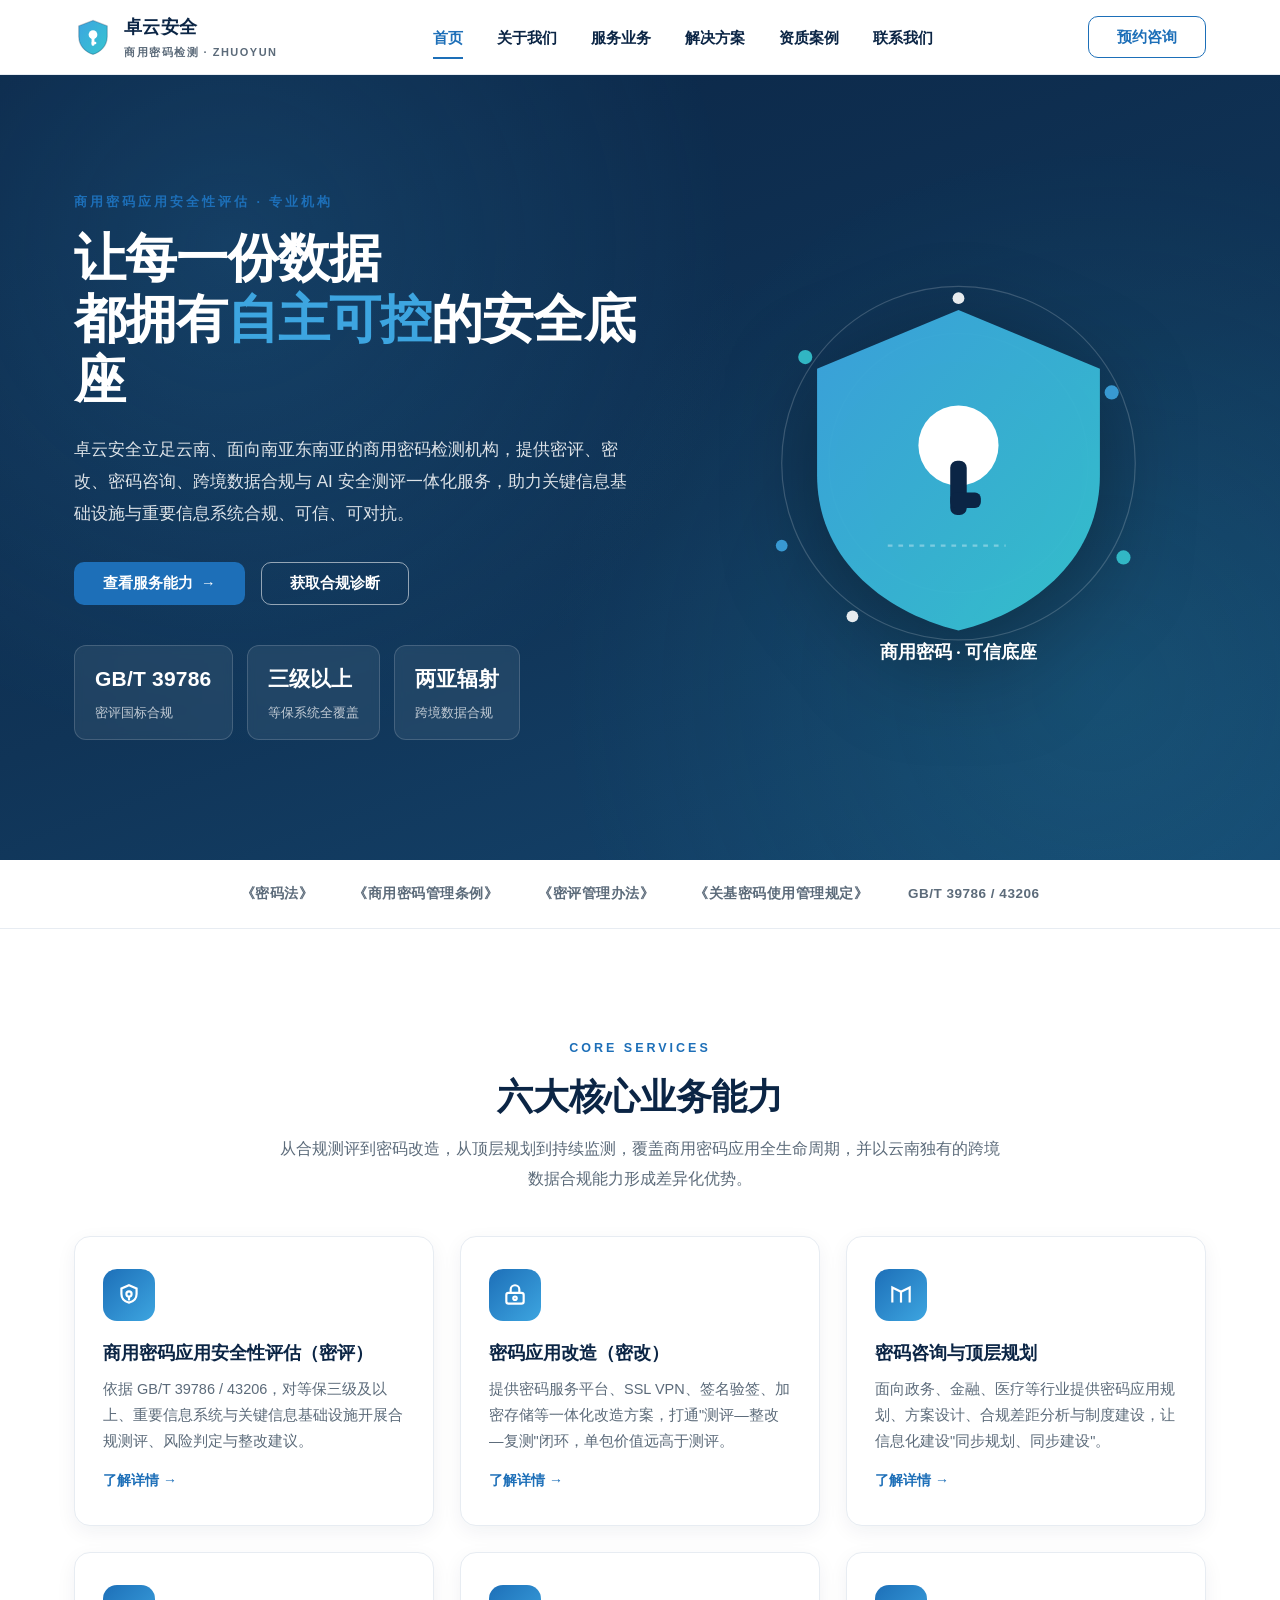
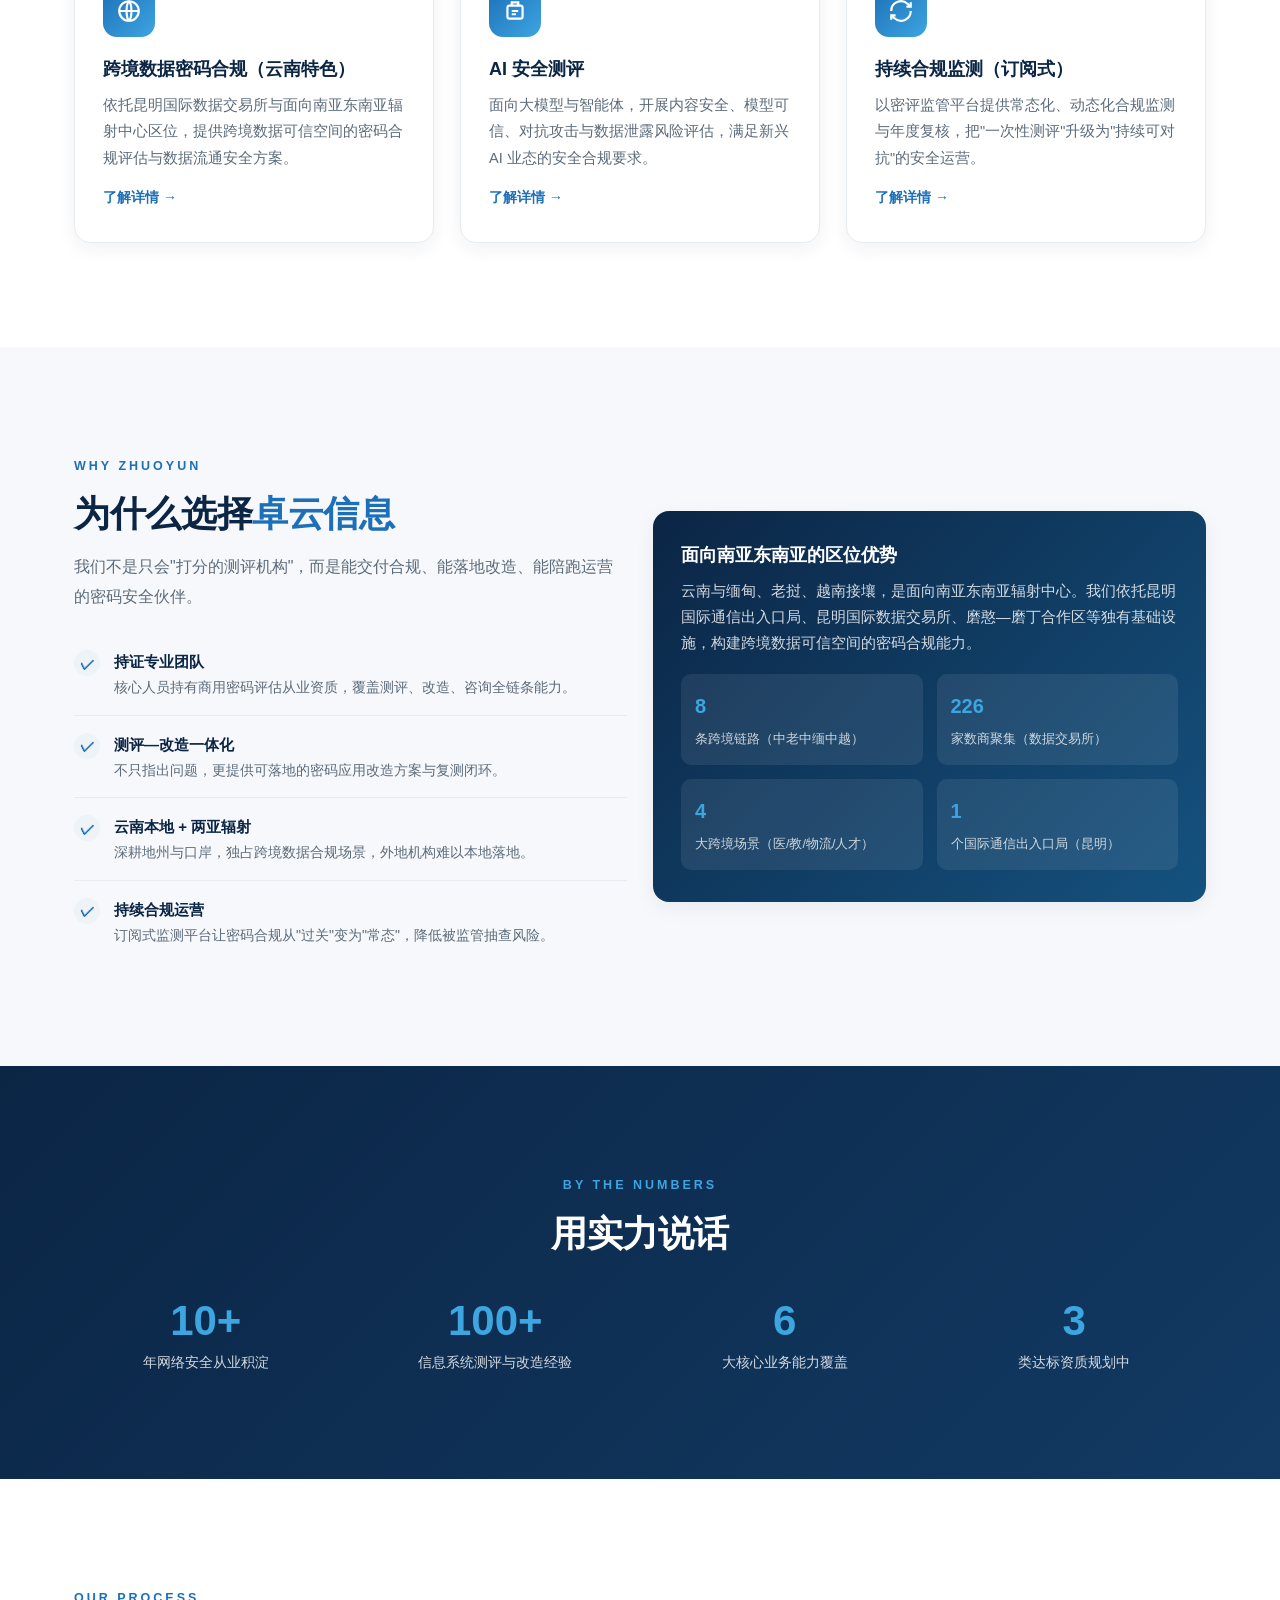
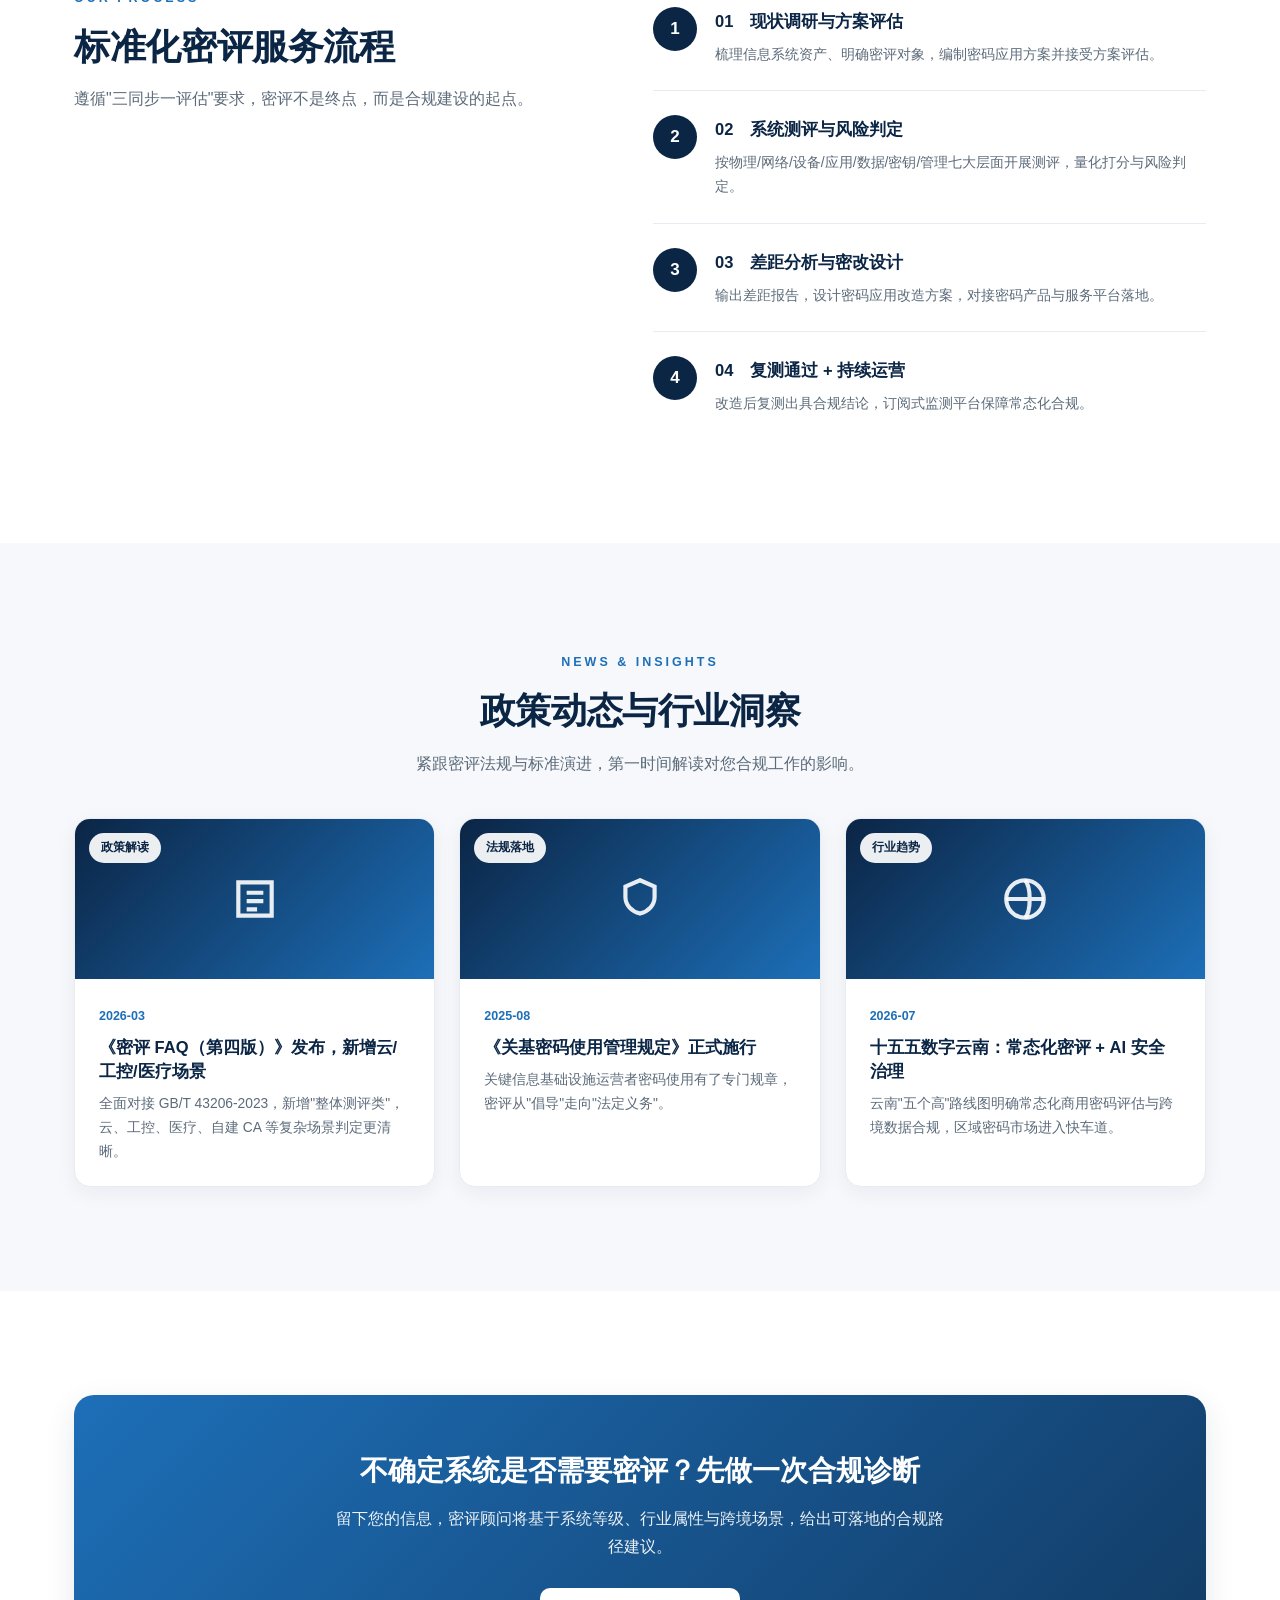
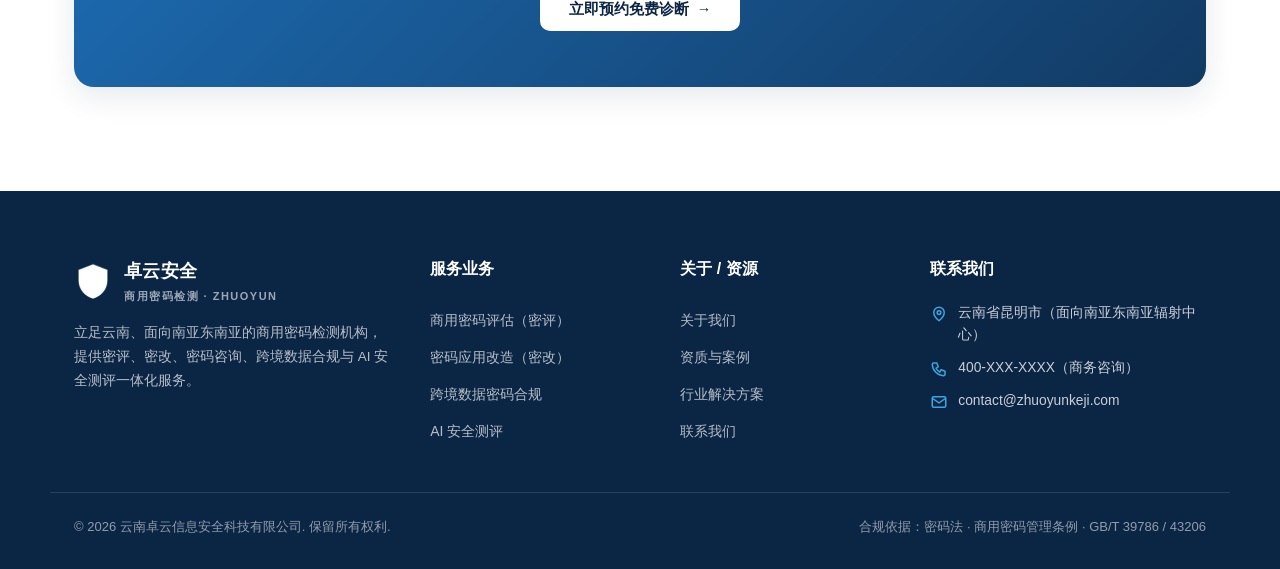
==== commit bf179524: "公司全称更新为云南卓云信息安全科技有限公司，品牌改为卓云安全" ====
--- a/index.html
+++ b/index.html
@@ -3,8 +3,8 @@
 <head>
 <meta charset="UTF-8">
 <meta name="viewport" content="width=device-width, initial-scale=1.0">
-<title>卓云信息 · 商用密码检测有限公司 — 商用密码应用安全性评估 / 密码改造 / 跨境数据合规</title>
-<meta name="description" content="卓云信息是立足云南、面向南亚东南亚的商用密码检测机构，提供商用密码应用安全性评估（密评）、密码应用改造（密改）、密码咨询规划、跨境数据密码合规与AI安全测评服务。">
+<title>卓云安全 · 商用密码检测有限公司 — 商用密码应用安全性评估 / 密码改造 / 跨境数据合规</title>
+<meta name="description" content="卓云安全立足云南、面向南亚东南亚的商用密码检测机构，提供商用密码应用安全性评估（密评）、密码应用改造（密改）、密码咨询规划、跨境数据密码合规与AI安全测评服务。">
 <link rel="icon" type="image/svg+xml" href="assets/img/favicon.svg">
 <link rel="stylesheet" href="assets/css/style.css">
 </head>
@@ -14,8 +14,8 @@
 <header class="header">
   <div class="container nav">
     <a href="index.html" class="brand">
-      <img src="assets/img/logo.svg" alt="卓云信息" class="logo">
-      <span>卓云信息<small>商用密码检测 · ZHUOYUN</small></span>
+      <img src="assets/img/logo.svg" alt="卓云安全" class="logo">
+      <span>卓云安全<small>商用密码检测 · ZHUOYUN</small></span>
     </a>
     <nav class="nav-links">
       <a href="index.html">首页</a>
@@ -38,7 +38,7 @@
     <div>
       <span class="eyebrow">商用密码应用安全性评估 · 专业机构</span>
       <h1>让每一份数据<br>都拥有<span class="hl">自主可控</span>的安全底座</h1>
-      <p class="lead">卓云信息是立足云南、面向南亚东南亚的商用密码检测机构，提供密评、密改、密码咨询、跨境数据合规与 AI 安全测评一体化服务，助力关键信息基础设施与重要信息系统合规、可信、可对抗。</p>
+      <p class="lead">卓云安全立足云南、面向南亚东南亚的商用密码检测机构，提供密评、密改、密码咨询、跨境数据合规与 AI 安全测评一体化服务，助力关键信息基础设施与重要信息系统合规、可信、可对抗。</p>
       <div class="hero-actions">
         <a href="services.html" class="btn btn-primary">查看服务能力 <span class="arrow">→</span></a>
         <a href="contact.html" class="btn btn-ghost">获取合规诊断</a>
@@ -235,7 +235,7 @@
 <footer class="footer">
   <div class="container footer-grid">
     <div>
-      <div class="brand"><img src="assets/img/logo.svg" alt="卓云信息" class="logo" style="filter:brightness(0) invert(1)"><span>卓云信息<small>商用密码检测 · ZHUOYUN</small></span></div>
+      <div class="brand"><img src="assets/img/logo.svg" alt="卓云安全" class="logo" style="filter:brightness(0) invert(1)"><span>卓云安全<small>商用密码检测 · ZHUOYUN</small></span></div>
       <p class="desc">立足云南、面向南亚东南亚的商用密码检测机构，提供密评、密改、密码咨询、跨境数据合规与 AI 安全测评一体化服务。</p>
     </div>
     <div>
@@ -260,7 +260,7 @@
     </div>
   </div>
   <div class="container footer-bottom">
-    <span>© <span data-year>2026</span> 云南省昆明市卓云信息科技有限公司. 保留所有权利.</span>
+    <span>© <span data-year>2026</span> 云南卓云信息安全科技有限公司. 保留所有权利.</span>
     <span>合规依据：密码法 · 商用密码管理条例 · GB/T 39786 / 43206</span>
   </div>
 </footer>
--- a/assets/css/style.css
+++ b/assets/css/style.css
@@ -1,5 +1,5 @@
 /* ============================================================
-   卓云信息 · 商用密码检测有限公司  —  全局样式（简洁大气 · 自包含 · 无外部依赖）
+   卓云安全 · 商用密码检测有限公司  —  全局样式（简洁大气 · 自包含 · 无外部依赖）
    设计：留白充足、单一蓝色强调、克制渐变、柔和阴影，符合主流商务站
    ============================================================ */
 :root{
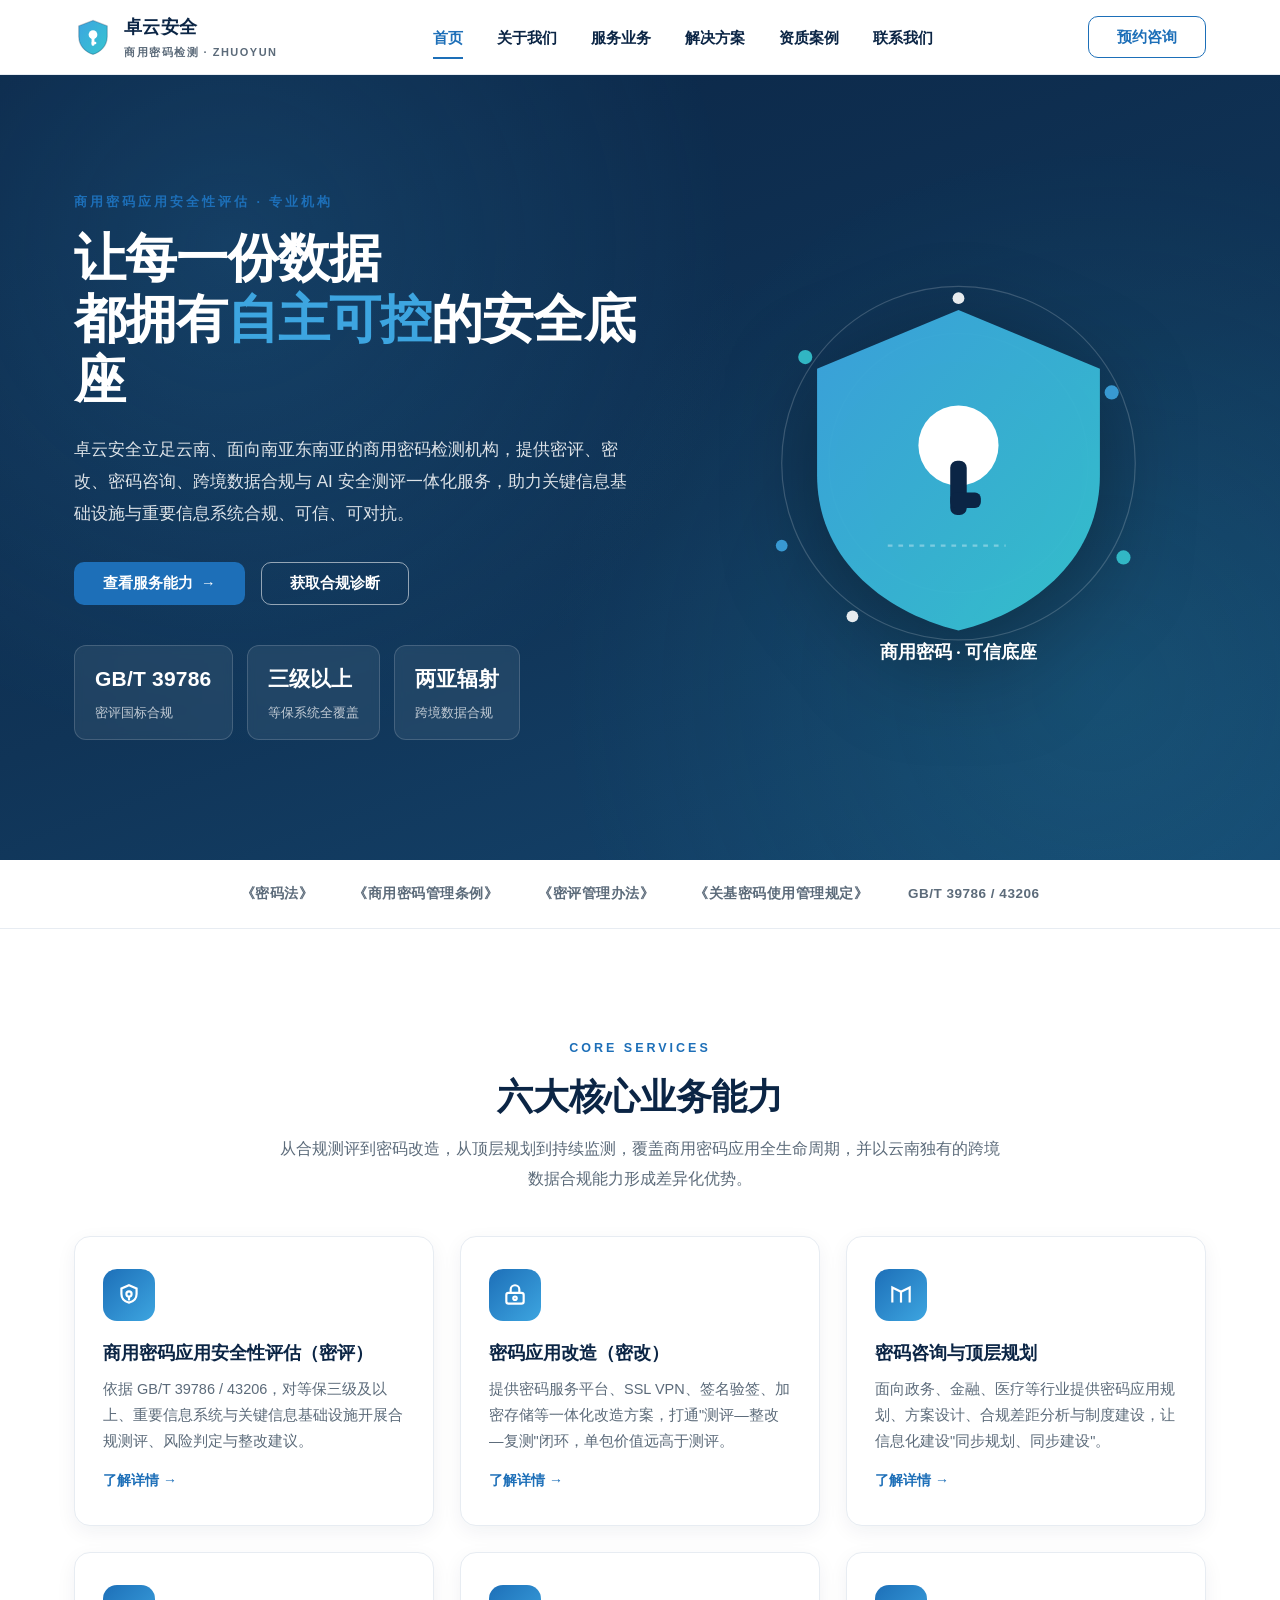
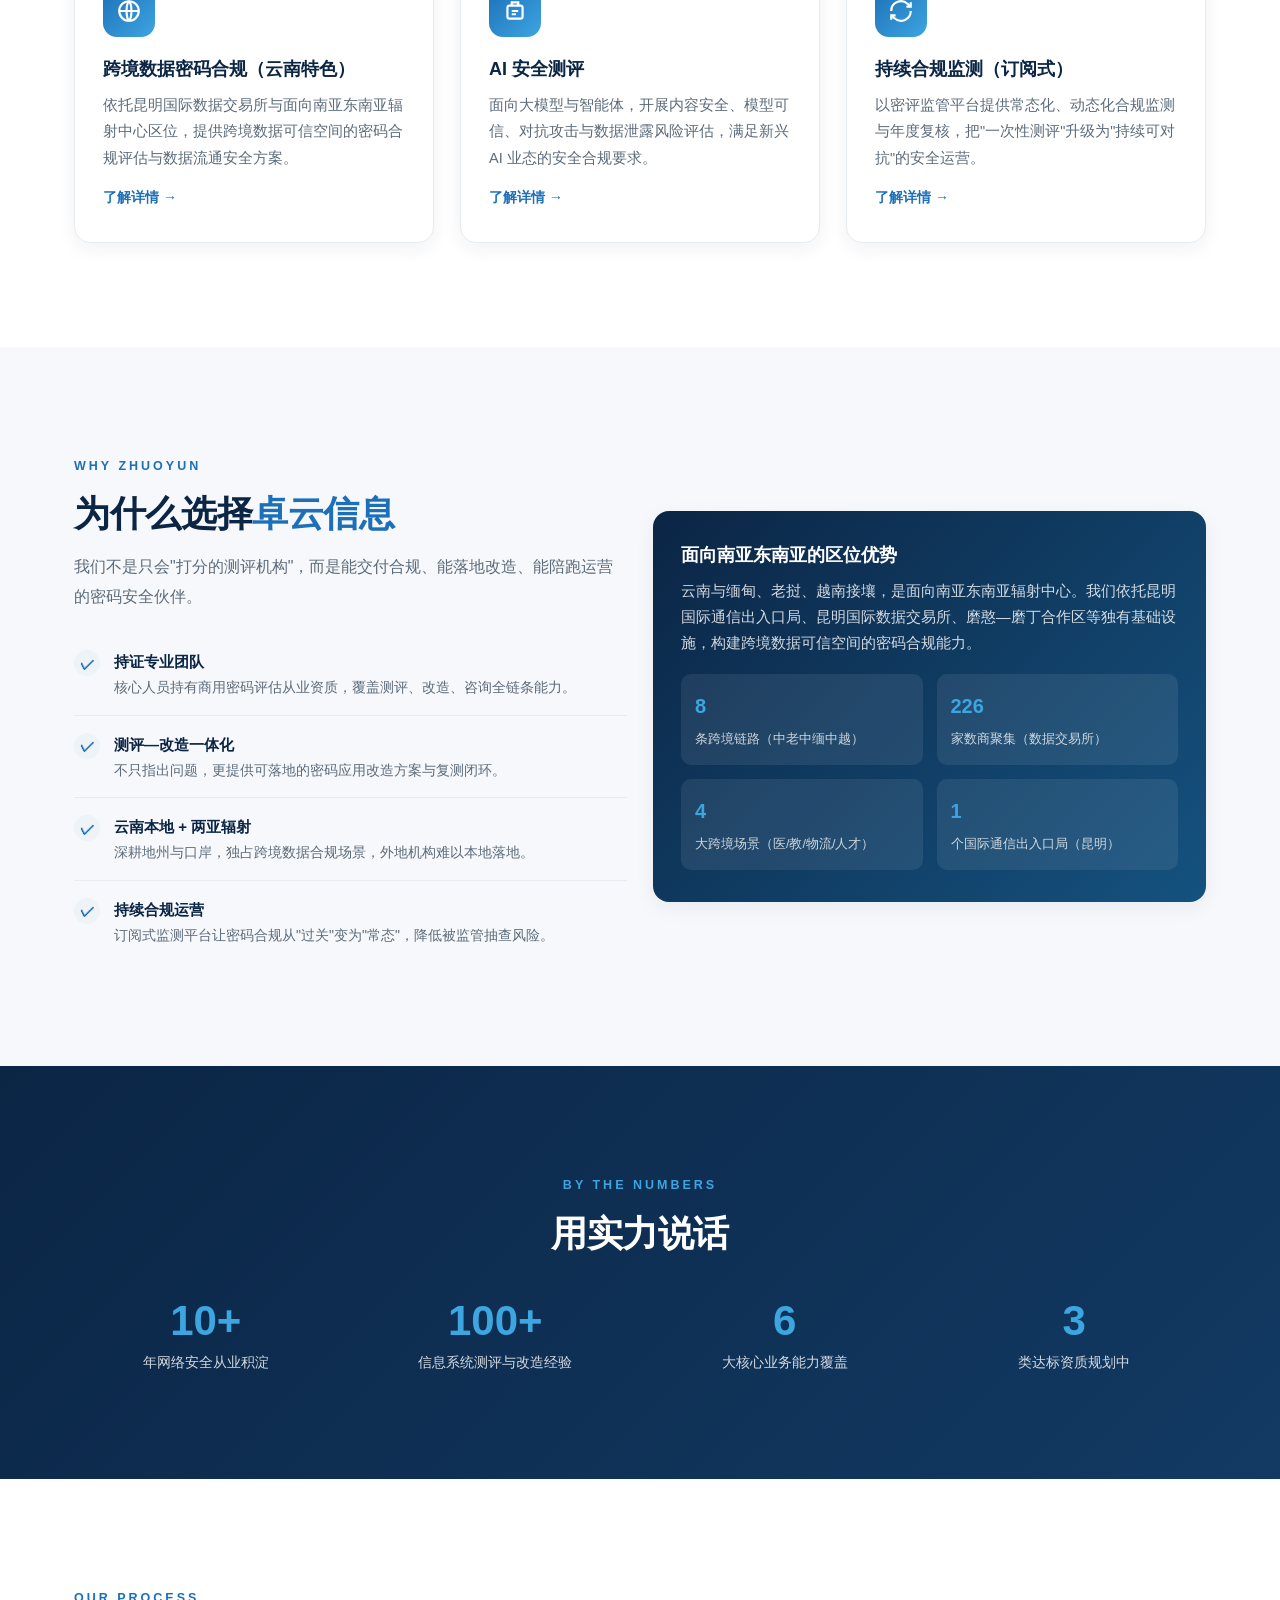
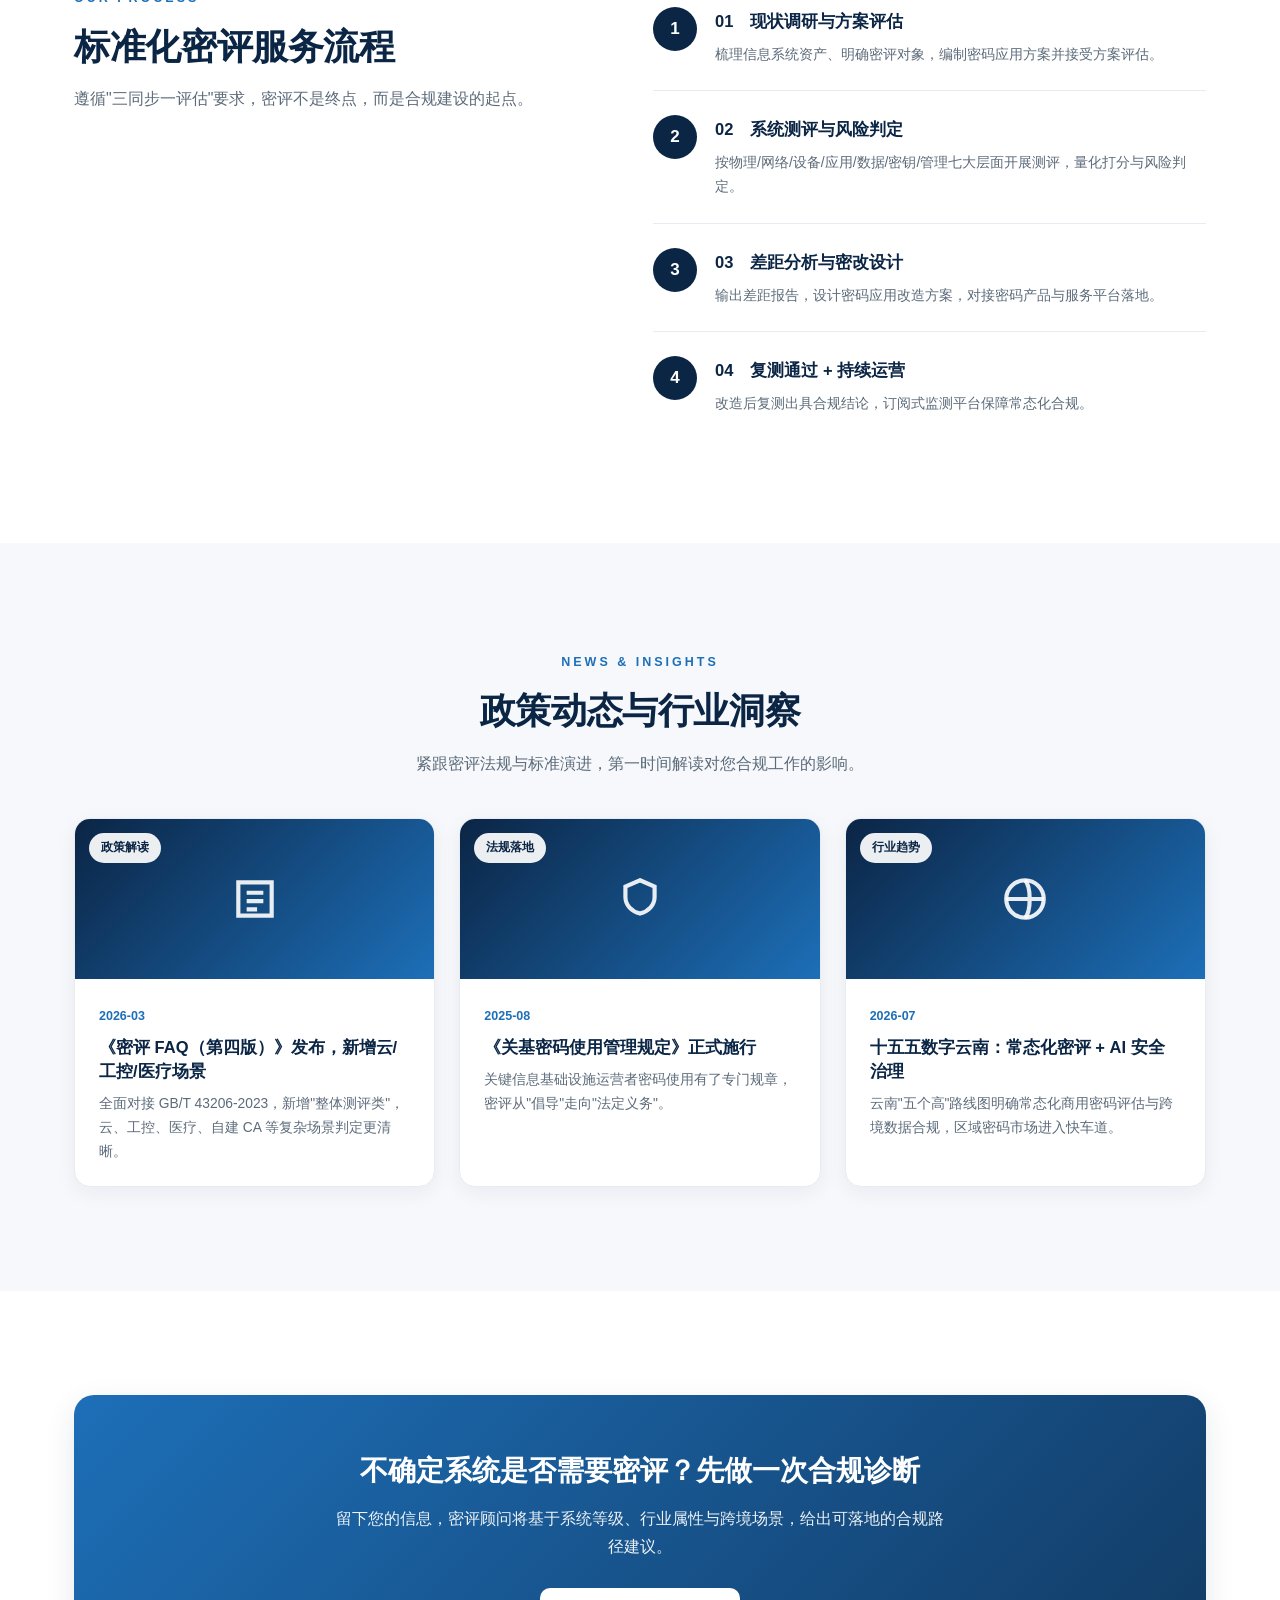
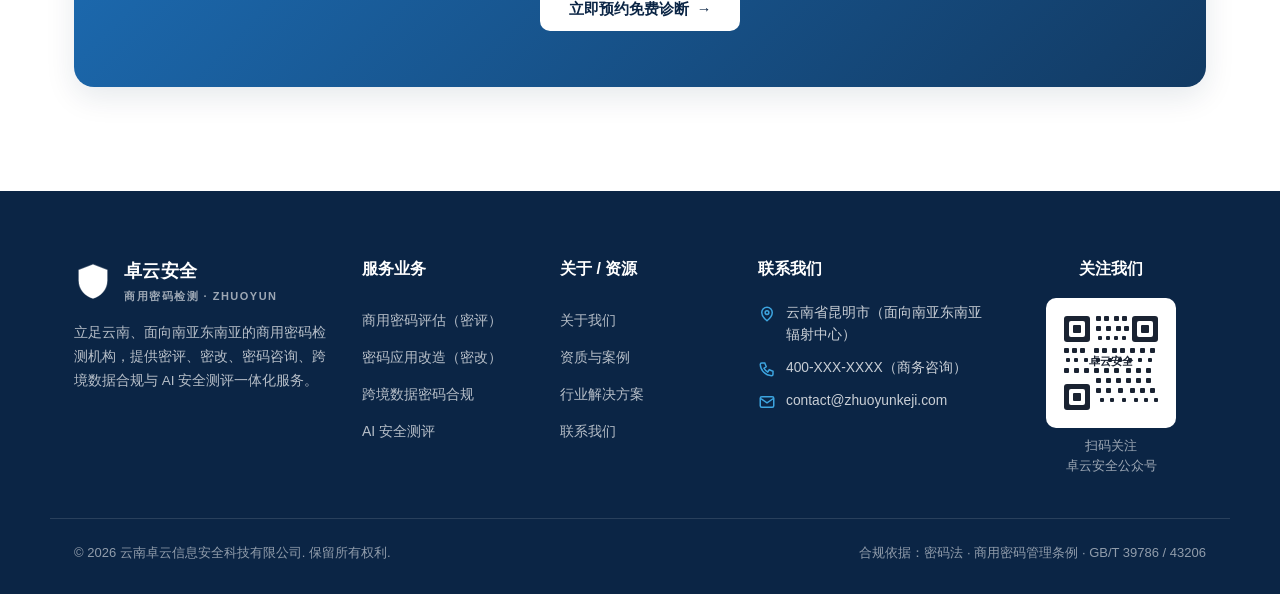
==== commit cc1f1d22: "footer添加公众号二维码占位区（全6页统一）" ====
--- a/index.html
+++ b/index.html
@@ -258,6 +258,7 @@
       <div class="contact-line"><svg viewBox="0 0 24 24" fill="none" stroke-width="2"><path d="M5 4h4l2 5-3 2a12 12 0 0 0 5 5l2-3 5 2v4a2 2 0 0 1-2 2A16 16 0 0 1 3 6a2 2 0 0 1 2-2z"/></svg><span>400-XXX-XXXX（商务咨询）</span></div>
       <div class="contact-line"><svg viewBox="0 0 24 24" fill="none" stroke-width="2"><rect x="3" y="5" width="18" height="14" rx="2"/><path d="M3 7l9 6 9-6"/></svg><span>contact@zhuoyunkeji.com</span></div>
     </div>
+    <div class="footer-qr"><h5>关注我们</h5><div class="qr-box"><img src="assets/img/qr-placeholder.svg" alt="扫码关注公众号"></div><p>扫码关注<br>卓云安全公众号</p></div>
   </div>
   <div class="container footer-bottom">
     <span>© <span data-year>2026</span> 云南卓云信息安全科技有限公司. 保留所有权利.</span>
--- a/assets/css/style.css
+++ b/assets/css/style.css
@@ -170,7 +170,7 @@
 
 /* 页脚 */
 .footer{background:var(--navy);color:rgba(255,255,255,.78);padding:64px 0 30px}
-.footer-grid{display:grid;grid-template-columns:1.5fr 1fr 1fr 1.3fr;gap:38px}
+.footer-grid{display:grid;grid-template-columns:1.3fr .85fr .85fr 1.15fr .95fr;gap:28px}
 .footer h5{color:#fff;font-size:16px;margin-bottom:18px;font-weight:700}
 .footer a{color:rgba(255,255,255,.7);font-size:14px;display:block;padding:6px 0;transition:.2s}
 .footer a:hover{color:var(--sky);padding-left:4px}
@@ -180,6 +180,13 @@
 .footer .contact-line{display:flex;gap:10px;align-items:flex-start;font-size:13.8px;margin-bottom:11px;line-height:1.6}
 .footer .contact-line svg{width:18px;height:18px;stroke:var(--sky);flex:0 0 18px;margin-top:3px}
 .footer-bottom{border-top:1px solid rgba(255,255,255,.12);margin-top:42px;padding-top:22px;display:flex;justify-content:space-between;flex-wrap:wrap;gap:10px;font-size:13px;color:rgba(255,255,255,.55)}
+
+/* 页脚二维码 */
+.footer-qr{text-align:center}
+.footer-qr h5{margin-bottom:14px}
+.footer-qr .qr-box{background:#fff;border-radius:10px;padding:10px;width:130px;height:130px;margin:0 auto 8px;display:flex;align-items:center;justify-content:center}
+.footer-qr .qr-box img,.footer-qr .qr-box svg{width:110px;height:110px;border-radius:4px}
+.footer-qr p{font-size:12.5px;color:rgba(255,255,255,.6);line-height:1.6;margin:0}
 
 /* 面包屑 */
 .breadcrumb{padding:24px 0;color:var(--muted);font-size:13.5px}
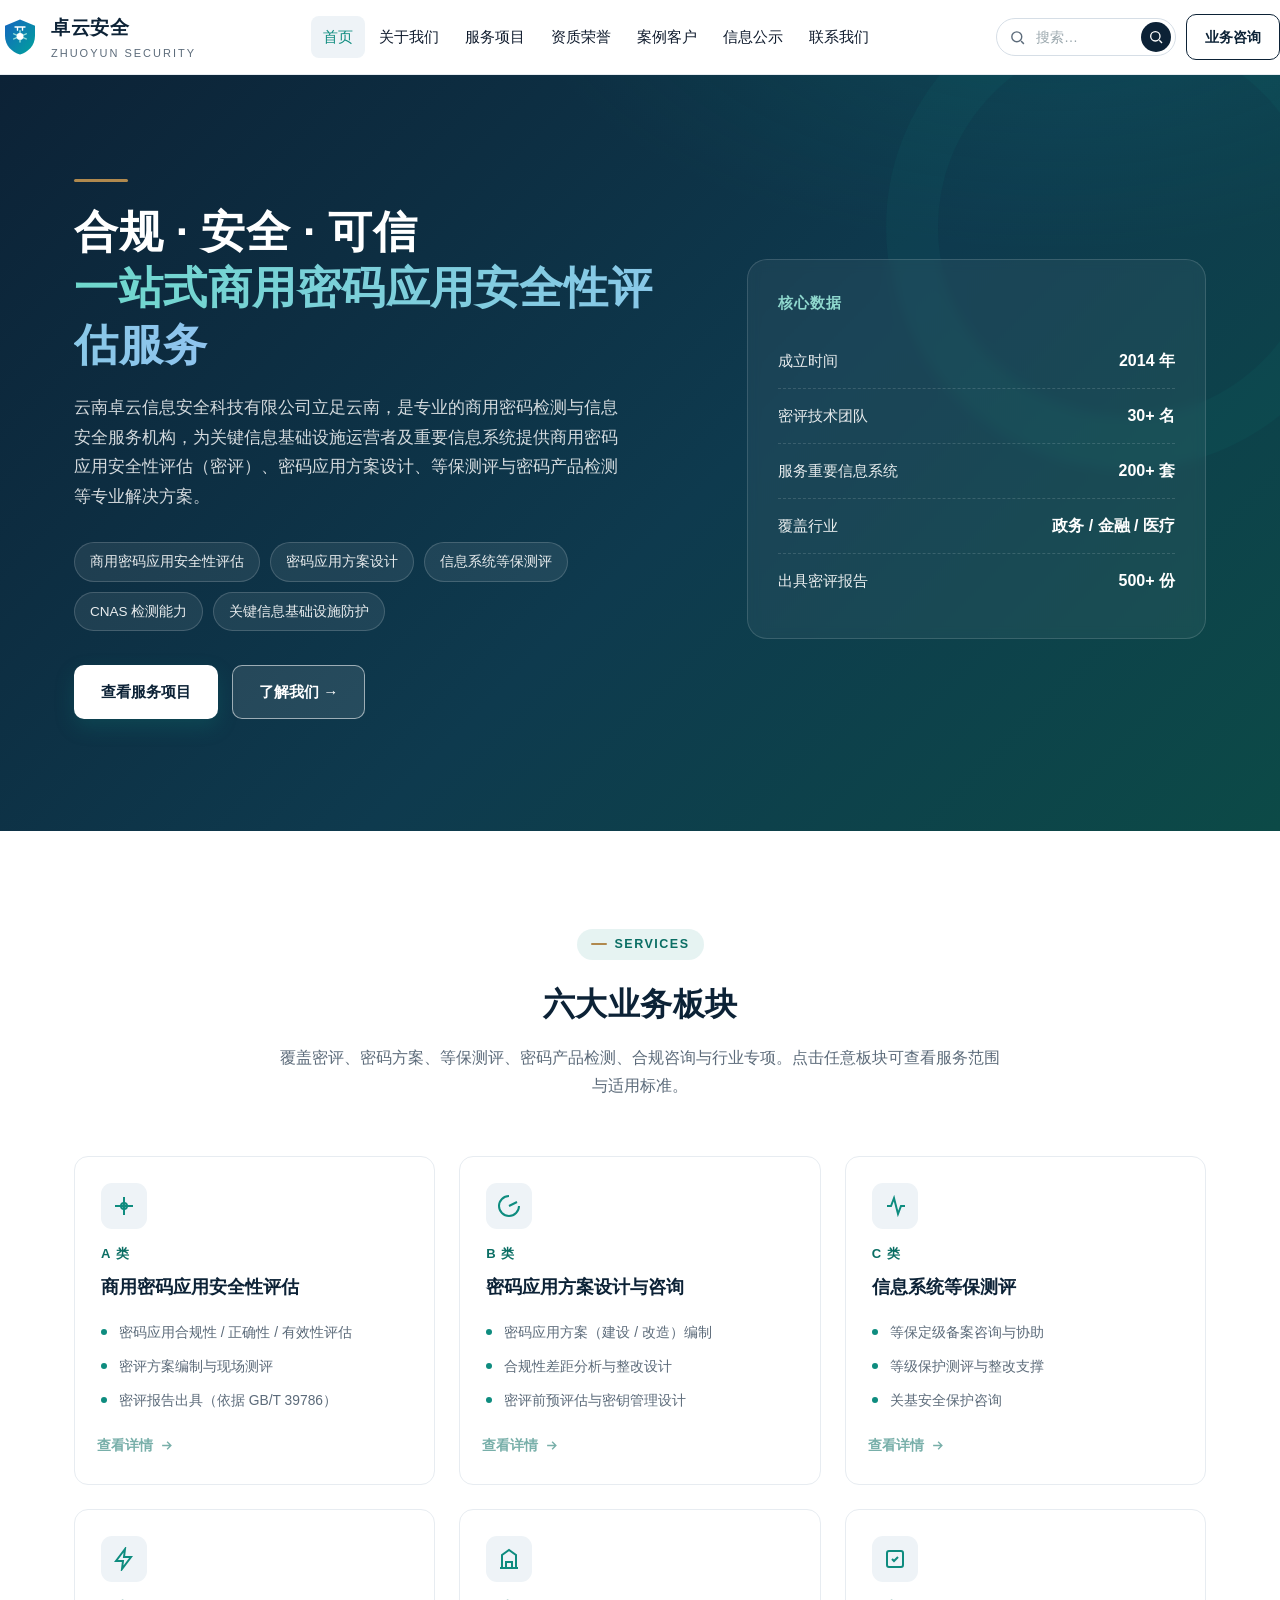
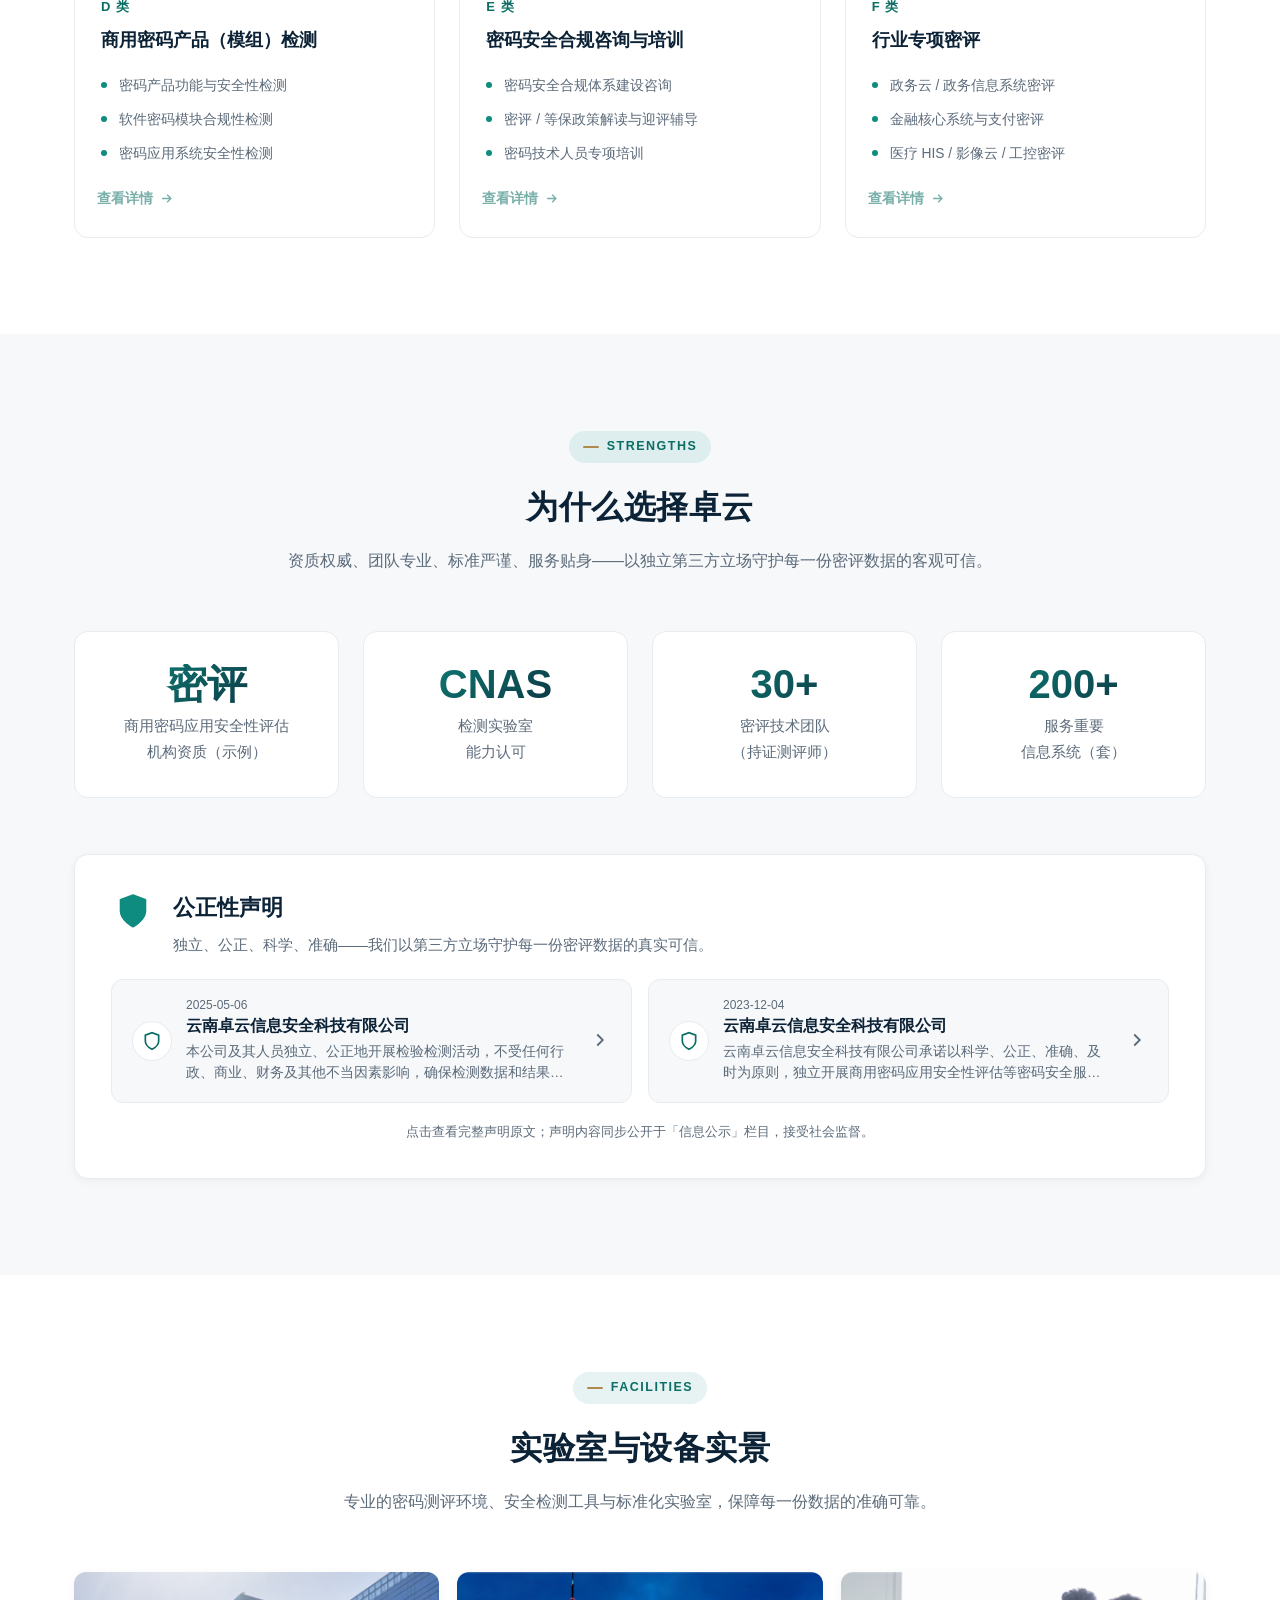
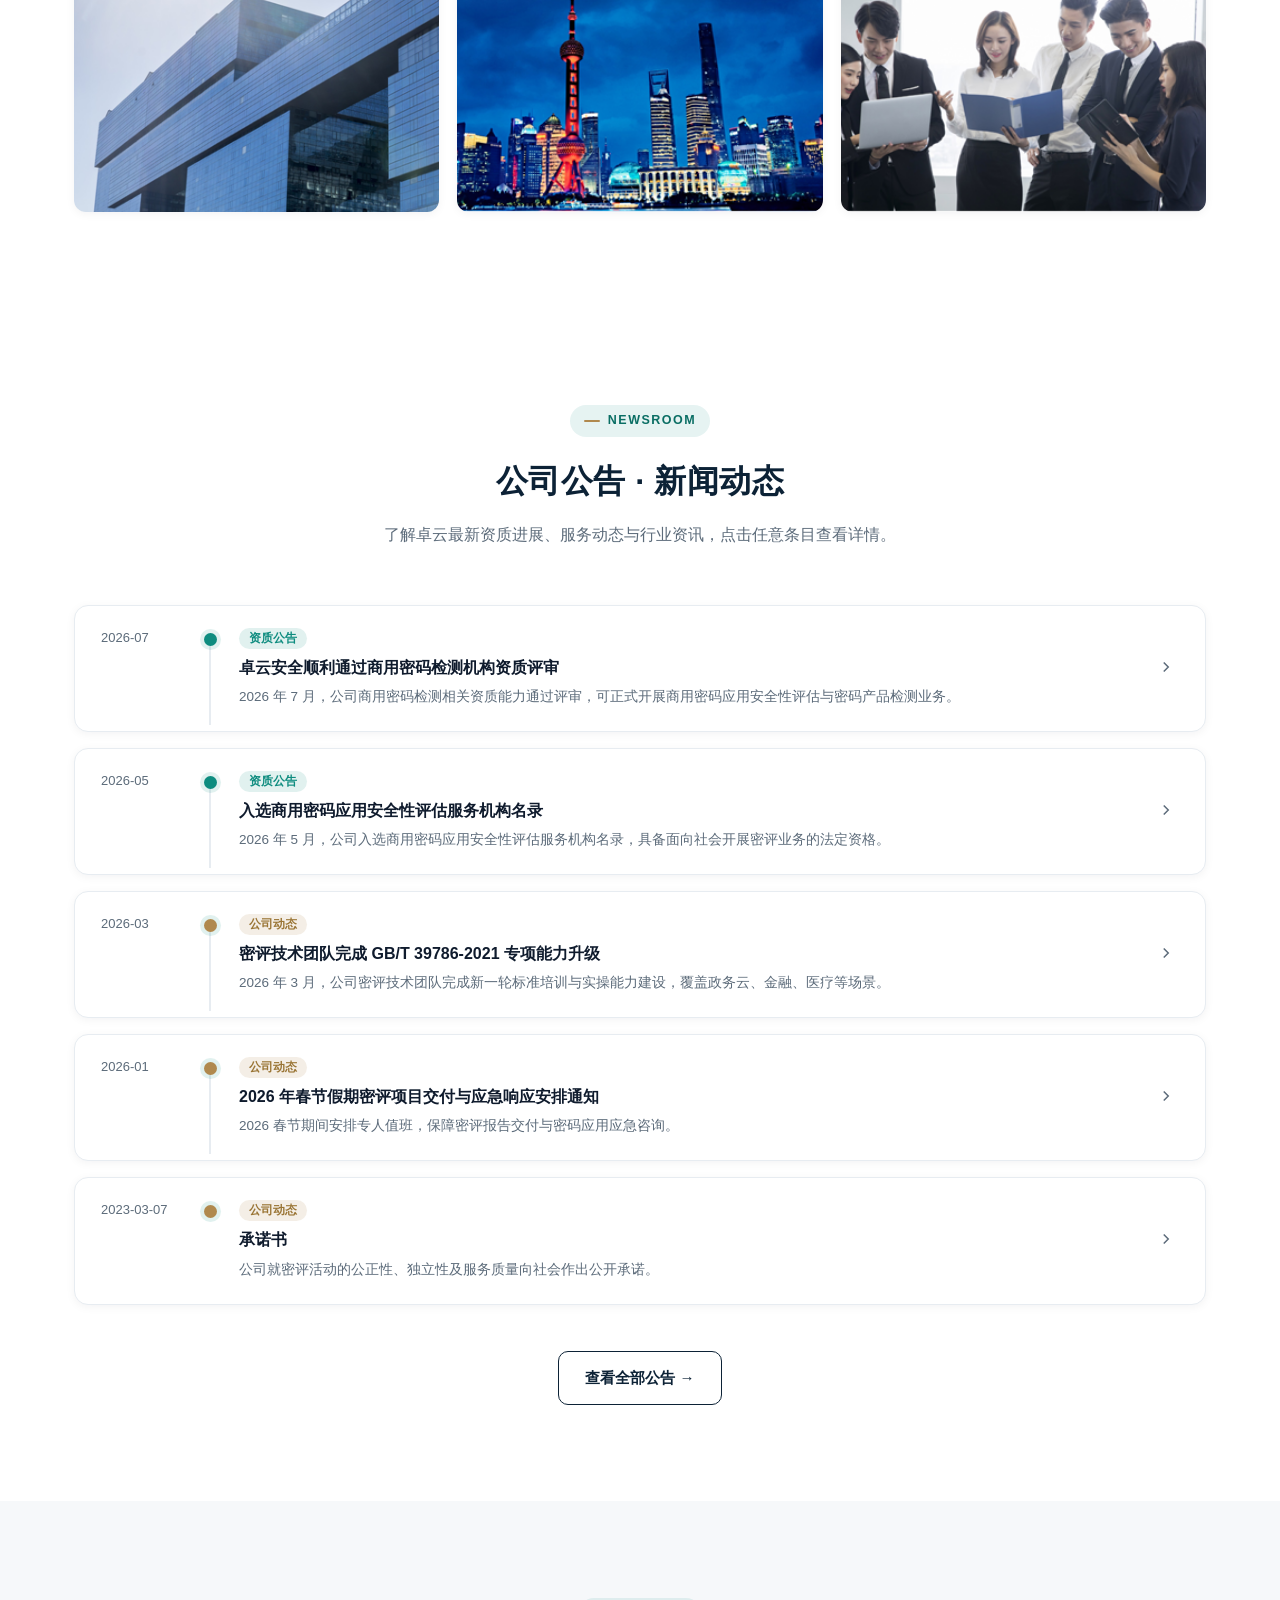
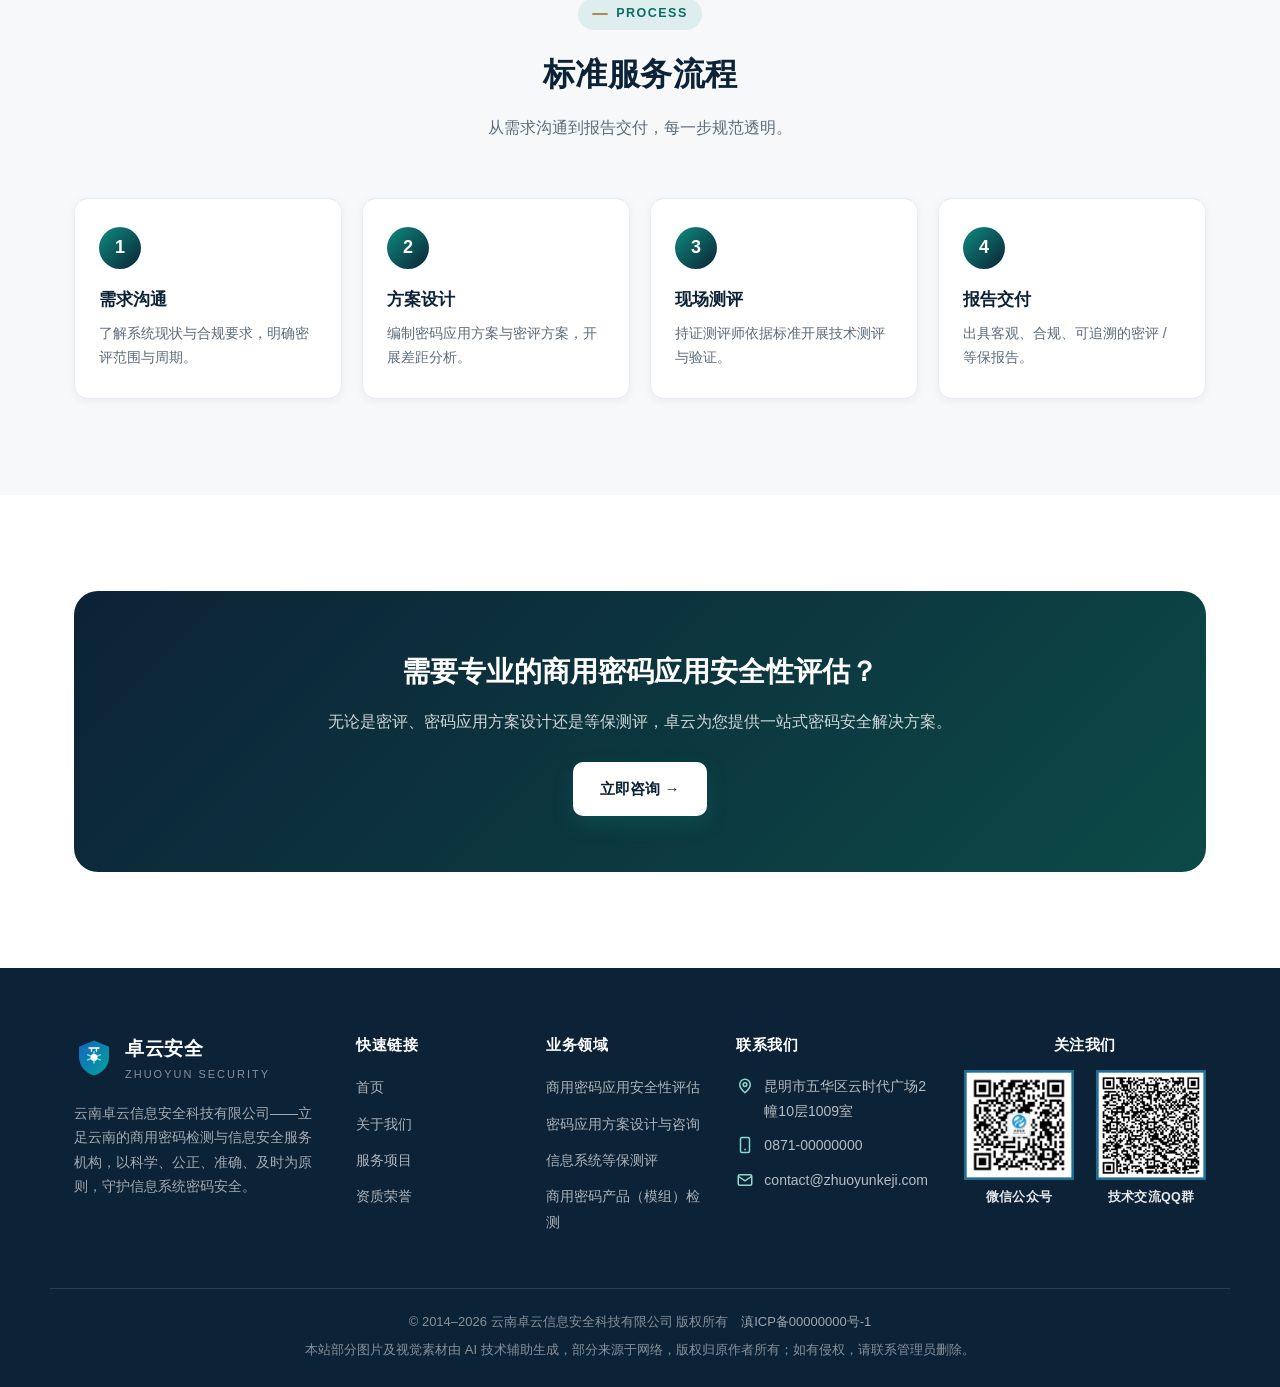
==== commit 76292f8b: "卓云官网：密评主题全站重建（10页+后台+搜索）" ====
--- a/index.html
+++ b/index.html
@@ -1,32 +1,34 @@
 <!DOCTYPE html>
 <html lang="zh-CN">
 <head>
-<meta charset="UTF-8">
-<meta name="viewport" content="width=device-width, initial-scale=1.0">
-<title>卓云安全 · 商用密码检测有限公司 — 商用密码应用安全性评估 / 密码改造 / 跨境数据合规</title>
-<meta name="description" content="卓云安全立足云南、面向南亚东南亚的商用密码检测机构，提供商用密码应用安全性评估（密评）、密码应用改造（密改）、密码咨询规划、跨境数据密码合规与AI安全测评服务。">
-<link rel="icon" type="image/svg+xml" href="assets/img/favicon.svg">
+<meta charset="utf-8">
+<meta name="viewport" content="width=device-width,initial-scale=1">
+<title>云南卓云信息安全科技有限公司 | 商用密码应用安全性评估（密评）</title>
+<meta name="description" content="云南卓云信息安全科技有限公司是立足云南的商用密码检测与信息安全服务机构，提供商用密码应用安全性评估（密评）、密码应用方案设计与咨询、信息系统等保测评、商用密码产品检测等专业服务。">
+<link rel="icon" href="assets/img/favicon.svg">
 <link rel="stylesheet" href="assets/css/style.css">
 </head>
 <body>
-
-<!-- 顶部导航 -->
-<header class="header">
-  <div class="container nav">
-    <a href="index.html" class="brand">
-      <img src="assets/img/logo.svg" alt="卓云安全" class="logo">
-      <span>卓云安全<small>商用密码检测 · ZHUOYUN</small></span>
-    </a>
+<!-- 导航 -->
+<header class="nav">
+  <div class="wrap nav-inner">
+    <a class="brand" href="index.html"><img src="assets/img/logo.svg" alt="卓云安全"><span>卓云安全<small>ZHUOYUN SECURITY</small></span></a>
     <nav class="nav-links">
       <a href="index.html">首页</a>
       <a href="about.html">关于我们</a>
-      <a href="services.html">服务业务</a>
-      <a href="solutions.html">解决方案</a>
-      <a href="cases.html">资质案例</a>
+      <a href="services.html">服务项目</a>
+      <a href="qualifications.html">资质荣誉</a>
+      <a href="cases.html">案例客户</a>
+            <a href="disclosure.html">信息公示</a>
       <a href="contact.html">联系我们</a>
     </nav>
     <div class="nav-cta">
-      <a href="contact.html" class="btn btn-outline">预约咨询</a>
+      <form class="nav-search" action="search.html" method="get" role="search" onsubmit="var v=this.querySelector('input[name=q]').value.trim(); if(!v) return false; location.href='search.html?q='+encodeURIComponent(v); return false;">
+        <svg class="ns-ico" viewBox="0 0 24 24" aria-hidden="true"><circle cx="11" cy="11" r="7"/><path d="M21 21l-4-4"/></svg>
+        <input type="search" name="q" placeholder="搜索…" aria-label="站内搜索" autocomplete="off">
+        <button type="submit" class="ns-btn" aria-label="搜索"><svg viewBox="0 0 24 24" aria-hidden="true"><circle cx="11" cy="11" r="7"/><path d="M21 21l-4-4"/></svg></button>
+      </form>
+      <a class="btn btn-outline" href="contact.html">业务咨询</a><a class="ns-icon-m" href="search.html" aria-label="搜索"><svg viewBox="0 0 24 24"><circle cx="11" cy="11" r="7"/><path d="M21 21l-4-4"/></svg></a>
       <button class="hamburger" aria-label="菜单"><span></span><span></span><span></span></button>
     </div>
   </div>
@@ -34,239 +36,206 @@
 
 <!-- Hero -->
 <section class="hero">
-  <div class="container hero-grid">
+  <div class="wrap hero-grid">
     <div>
-      <span class="eyebrow">商用密码应用安全性评估 · 专业机构</span>
-      <h1>让每一份数据<br>都拥有<span class="hl">自主可控</span>的安全底座</h1>
-      <p class="lead">卓云安全立足云南、面向南亚东南亚的商用密码检测机构，提供密评、密改、密码咨询、跨境数据合规与 AI 安全测评一体化服务，助力关键信息基础设施与重要信息系统合规、可信、可对抗。</p>
-      <div class="hero-actions">
-        <a href="services.html" class="btn btn-primary">查看服务能力 <span class="arrow">→</span></a>
-        <a href="contact.html" class="btn btn-ghost">获取合规诊断</a>
-      </div>
-      <div class="hero-badges">
-        <div class="b"><b>GB/T 39786</b><span>密评国标合规</span></div>
-        <div class="b"><b>三级以上</b><span>等保系统全覆盖</span></div>
-        <div class="b"><b>两亚辐射</b><span>跨境数据合规</span></div>
-      </div>
-    </div>
-    <div class="hero-art">
-      <svg viewBox="0 0 420 360" xmlns="http://www.w3.org/2000/svg">
-        <defs>
-          <linearGradient id="sg" x1="0" y1="0" x2="1" y2="1">
-            <stop offset="0" stop-color="#3DA5E0"/><stop offset="1" stop-color="#36C5D0"/>
-          </linearGradient>
-        </defs>
-        <circle cx="210" cy="180" r="150" fill="none" stroke="rgba(255,255,255,.18)" stroke-width="1"/>
-        <circle cx="210" cy="180" r="110" fill="none" stroke="rgba(255,255,255,.14)" stroke-width="1"/>
-        <g opacity=".9">
-          <circle cx="80" cy="90" r="6" fill="#36C5D0"/><circle cx="340" cy="120" r="6" fill="#3DA5E0"/>
-          <circle cx="60" cy="250" r="5" fill="#3DA5E0"/><circle cx="350" cy="260" r="6" fill="#36C5D0"/>
-          <circle cx="210" cy="40" r="5" fill="#fff"/><circle cx="120" cy="310" r="5" fill="#fff"/>
-        </g>
-        <path d="M210 50 L330 100 V190 C330 258 278 305 210 322 C142 305 90 258 90 190 V100 Z" fill="url(#sg)" opacity=".95"/>
-        <circle cx="210" cy="165" r="34" fill="#fff"/>
-        <rect x="203" y="178" width="14" height="46" rx="6" fill="#0B2545"/>
-        <rect x="203" y="205" width="26" height="13" rx="5" fill="#0B2545"/>
-        <path d="M150 250 L250 250" stroke="rgba(255,255,255,.35)" stroke-width="2" stroke-dasharray="4 5"/>
-        <text x="210" y="345" text-anchor="middle" fill="#fff" font-size="15" font-weight="700" font-family="Microsoft YaHei">商用密码 · 可信底座</text>
-      </svg>
-    </div>
-  </div>
-</section>
-
-<!-- 信任条 -->
-<div class="trustbar">
-  <div class="container">
-    <span>《密码法》</span><span>《商用密码管理条例》</span><span>《密评管理办法》</span>
-    <span>《关基密码使用管理规定》</span><span>GB/T 39786 / 43206</span>
-  </div>
-</div>
-
-<!-- 核心业务 -->
-<section class="section">
-  <div class="container">
-    <div class="center reveal">
-      <span class="eyebrow">CORE SERVICES</span>
-      <h2 class="section-title">六大核心业务能力</h2>
-      <p class="section-sub">从合规测评到密码改造，从顶层规划到持续监测，覆盖商用密码应用全生命周期，并以云南独有的跨境数据合规能力形成差异化优势。</p>
-    </div>
-    <div class="grid grid-3" style="margin-top:42px">
-      <div class="card reveal">
-        <div class="ico"><svg viewBox="0 0 24 24" fill="none" stroke-width="2"><path d="M12 3l7 3v5c0 4-3 7-7 8-4-1-7-4-7-8V6z"/><circle cx="12" cy="11" r="2.4"/><path d="M12 13v4"/></svg></div>
-        <h3>商用密码应用安全性评估（密评）</h3>
-        <p>依据 GB/T 39786 / 43206，对等保三级及以上、重要信息系统与关键信息基础设施开展合规测评、风险判定与整改建议。</p>
-        <a href="services.html" class="link">了解详情 →</a>
-      </div>
-      <div class="card reveal">
-        <div class="ico"><svg viewBox="0 0 24 24" fill="none" stroke-width="2"><rect x="4" y="10" width="16" height="10" rx="2"/><path d="M8 10V7a4 4 0 0 1 8 0v3"/><circle cx="12" cy="15" r="1.6"/></svg></div>
-        <h3>密码应用改造（密改）</h3>
-        <p>提供密码服务平台、SSL VPN、签名验签、加密存储等一体化改造方案，打通"测评—整改—复测"闭环，单包价值远高于测评。</p>
-        <a href="services.html" class="link">了解详情 →</a>
-      </div>
-      <div class="card reveal">
-        <div class="ico"><svg viewBox="0 0 24 24" fill="none" stroke-width="2"><path d="M4 19V5l8 4 8-4v14"/><path d="M12 9v10"/></svg></div>
-        <h3>密码咨询与顶层规划</h3>
-        <p>面向政务、金融、医疗等行业提供密码应用规划、方案设计、合规差距分析与制度建设，让信息化建设"同步规划、同步建设"。</p>
-        <a href="services.html" class="link">了解详情 →</a>
-      </div>
-      <div class="card reveal">
-        <div class="ico"><svg viewBox="0 0 24 24" fill="none" stroke-width="2"><circle cx="12" cy="12" r="9"/><path d="M3 12h18M12 3c3 3 3 15 0 18M12 3c-3 3-3 15 0 18"/></svg></div>
-        <h3>跨境数据密码合规（云南特色）</h3>
-        <p>依托昆明国际数据交易所与面向南亚东南亚辐射中心区位，提供跨境数据可信空间的密码合规评估与数据流通安全方案。</p>
-        <a href="services.html" class="link">了解详情 →</a>
-      </div>
-      <div class="card reveal">
-        <div class="ico"><svg viewBox="0 0 24 24" fill="none" stroke-width="2"><rect x="5" y="7" width="14" height="12" rx="2"/><path d="M9 7V4h6v3M9 12h6M9 15h4"/></svg></div>
-        <h3>AI 安全测评</h3>
-        <p>面向大模型与智能体，开展内容安全、模型可信、对抗攻击与数据泄露风险评估，满足新兴 AI 业态的安全合规要求。</p>
-        <a href="services.html" class="link">了解详情 →</a>
-      </div>
-      <div class="card reveal">
-        <div class="ico"><svg viewBox="0 0 24 24" fill="none" stroke-width="2"><path d="M3 12a9 9 0 0 1 15-6.7L21 8"/><path d="M21 12a9 9 0 0 1-15 6.7L3 16"/><path d="M21 4v4h-4M3 20v-4h4"/></svg></div>
-        <h3>持续合规监测（订阅式）</h3>
-        <p>以密评监管平台提供常态化、动态化合规监测与年度复核，把"一次性测评"升级为"持续可对抗"的安全运营。</p>
-        <a href="services.html" class="link">了解详情 →</a>
-      </div>
-    </div>
-  </div>
-</section>
-
-<!-- 为什么选我们 + 云南区位 -->
-<section class="section bg-soft">
-  <div class="container grid grid-2" style="align-items:center">
-    <div class="reveal">
-      <span class="eyebrow">WHY ZHUOYUN</span>
-      <h2 class="section-title">为什么选择<span class="accent">卓云信息</span></h2>
-      <p class="section-sub">我们不是只会"打分的测评机构"，而是能交付合规、能落地改造、能陪跑运营的密码安全伙伴。</p>
-      <ul class="feature-list" style="margin-top:22px">
-        <li><span class="ck">✓</span><div><b>持证专业团队</b><p>核心人员持有商用密码评估从业资质，覆盖测评、改造、咨询全链条能力。</p></div></li>
-        <li><span class="ck">✓</span><div><b>测评—改造一体化</b><p>不只指出问题，更提供可落地的密码应用改造方案与复测闭环。</p></div></li>
-        <li><span class="ck">✓</span><div><b>云南本地 + 两亚辐射</b><p>深耕地州与口岸，独占跨境数据合规场景，外地机构难以本地落地。</p></div></li>
-        <li><span class="ck">✓</span><div><b>持续合规运营</b><p>订阅式监测平台让密码合规从"过关"变为"常态"，降低被监管抽查风险。</p></div></li>
-      </ul>
-    </div>
-    <div class="reveal">
-      <div class="card" style="background:linear-gradient(135deg,#0B2545,#15527f);color:#fff;border:none">
-        <h3 style="color:#fff">面向南亚东南亚的区位优势</h3>
-        <p style="color:rgba(255,255,255,.82)">云南与缅甸、老挝、越南接壤，是面向南亚东南亚辐射中心。我们依托昆明国际通信出入口局、昆明国际数据交易所、磨憨—磨丁合作区等独有基础设施，构建跨境数据可信空间的密码合规能力。</p>
-        <div style="display:grid;grid-template-columns:1fr 1fr;gap:14px;margin-top:18px">
-          <div style="background:rgba(255,255,255,.08);border-radius:10px;padding:14px"><b style="color:var(--sky);font-size:20px">8</b><br><span style="font-size:12.5px;color:rgba(255,255,255,.78)">条跨境链路（中老中缅中越）</span></div>
-          <div style="background:rgba(255,255,255,.08);border-radius:10px;padding:14px"><b style="color:var(--sky);font-size:20px">226</b><br><span style="font-size:12.5px;color:rgba(255,255,255,.78)">家数商聚集（数据交易所）</span></div>
-          <div style="background:rgba(255,255,255,.08);border-radius:10px;padding:14px"><b style="color:var(--sky);font-size:20px">4</b><br><span style="font-size:12.5px;color:rgba(255,255,255,.78)">大跨境场景（医/教/物流/人才）</span></div>
-          <div style="background:rgba(255,255,255,.08);border-radius:10px;padding:14px"><b style="color:var(--sky);font-size:20px">1</b><br><span style="font-size:12.5px;color:rgba(255,255,255,.78)">个国际通信出入口局（昆明）</span></div>
+      <h1><span class="accent-bar"></span>合规 · 安全 · 可信<br><span class="hl">一站式商用密码应用安全性评估服务</span></h1>
+      <p class="lead">云南卓云信息安全科技有限公司立足云南，是专业的商用密码检测与信息安全服务机构，为关键信息基础设施运营者及重要信息系统提供商用密码应用安全性评估（密评）、密码应用方案设计、等保测评与密码产品检测等专业解决方案。</p>
+      <div class="hero-tags">
+        <span>商用密码应用安全性评估</span><span>密码应用方案设计</span><span>信息系统等保测评</span><span>CNAS 检测能力</span><span>关键信息基础设施防护</span>
+      </div>
+      <div class="hero-cta">
+        <a class="btn btn-primary" href="services.html">查看服务项目</a>
+        <a class="btn btn-outline" href="about.html">了解我们 →</a>
+      </div>
+    </div>
+    <aside class="hero-card">
+      <h3>核心数据</h3>
+      <div class="row"><span>成立时间</span><b>2014 年</b></div>
+      <div class="row"><span>密评技术团队</span><b>30+ 名</b></div>
+      <div class="row"><span>服务重要信息系统</span><b>200+ 套</b></div>
+      <div class="row"><span>覆盖行业</span><b>政务 / 金融 / 医疗</b></div>
+      <div class="row"><span>出具密评报告</span><b>500+ 份</b></div>
+    </aside>
+  </div>
+</section>
+
+<!-- 核心业务（可点击查看详情） -->
+<section class="section">
+  <div class="wrap">
+    <div class="sec-head reveal">
+      <span class="sec-tag">SERVICES</span>
+      <h2>六大业务板块</h2>
+      <p>覆盖密评、密码方案、等保测评、密码产品检测、合规咨询与行业专项。点击任意板块可查看服务范围与适用标准。</p>
+    </div>
+    <div class="grid grid-3">
+      <div class="svc reveal clickable" role="button" tabindex="0" data-service="A">
+        <div class="ico"><svg viewBox="0 0 24 24"><path d="M12 3v18M3 12h18"/><circle cx="12" cy="12" r="3"/></svg></div>
+        <div class="code">A 类</div><h3>商用密码应用安全性评估</h3>
+        <ul><li>密码应用合规性 / 正确性 / 有效性评估</li><li>密评方案编制与现场测评</li><li>密评报告出具（依据 GB/T 39786）</li></ul>
+        <span class="more-link">查看详情 <svg viewBox="0 0 24 24"><path d="M5 12h14M13 6l6 6-6 6"/></svg></span>
+      </div>
+      <div class="svc reveal clickable" role="button" tabindex="0" data-service="B">
+        <div class="ico"><svg viewBox="0 0 24 24"><path d="M12 2a10 10 0 1 0 10 10"/><path d="M12 12l8-4"/></svg></div>
+        <div class="code">B 类</div><h3>密码应用方案设计与咨询</h3>
+        <ul><li>密码应用方案（建设 / 改造）编制</li><li>合规性差距分析与整改设计</li><li>密评前预评估与密钥管理设计</li></ul>
+        <span class="more-link">查看详情 <svg viewBox="0 0 24 24"><path d="M5 12h14M13 6l6 6-6 6"/></svg></span>
+      </div>
+      <div class="svc reveal clickable" role="button" tabindex="0" data-service="C">
+        <div class="ico"><svg viewBox="0 0 24 24"><path d="M4 12h4l3-8 4 16 3-8h4"/></svg></div>
+        <div class="code">C 类</div><h3>信息系统等保测评</h3>
+        <ul><li>等保定级备案咨询与协助</li><li>等级保护测评与整改支撑</li><li>关基安全保护咨询</li></ul>
+        <span class="more-link">查看详情 <svg viewBox="0 0 24 24"><path d="M5 12h14M13 6l6 6-6 6"/></svg></span>
+      </div>
+      <div class="svc reveal clickable" role="button" tabindex="0" data-service="D">
+        <div class="ico"><svg viewBox="0 0 24 24"><path d="M13 2L4 14h7l-1 8 9-12h-7z"/></svg></div>
+        <div class="code">D 类</div><h3>商用密码产品（模组）检测</h3>
+        <ul><li>密码产品功能与安全性检测</li><li>软件密码模块合规性检测</li><li>密码应用系统安全性检测</li></ul>
+        <span class="more-link">查看详情 <svg viewBox="0 0 24 24"><path d="M5 12h14M13 6l6 6-6 6"/></svg></span>
+      </div>
+      <div class="svc reveal clickable" role="button" tabindex="0" data-service="E">
+        <div class="ico"><svg viewBox="0 0 24 24"><path d="M3 21h18M5 21V8l7-5 7 5v13"/><path d="M9 21v-6h6v6"/></svg></div>
+        <div class="code">E 类</div><h3>密码安全合规咨询与培训</h3>
+        <ul><li>密码安全合规体系建设咨询</li><li>密评 / 等保政策解读与迎评辅导</li><li>密码技术人员专项培训</li></ul>
+        <span class="more-link">查看详情 <svg viewBox="0 0 24 24"><path d="M5 12h14M13 6l6 6-6 6"/></svg></span>
+      </div>
+      <div class="svc reveal clickable" role="button" tabindex="0" data-service="F">
+        <div class="ico"><svg viewBox="0 0 24 24"><rect x="4" y="4" width="16" height="16" rx="2"/><path d="M9 12l2 2 4-4"/></svg></div>
+        <div class="code">F 类</div><h3>行业专项密评</h3>
+        <ul><li>政务云 / 政务信息系统密评</li><li>金融核心系统与支付密评</li><li>医疗 HIS / 影像云 / 工控密评</li></ul>
+        <span class="more-link">查看详情 <svg viewBox="0 0 24 24"><path d="M5 12h14M13 6l6 6-6 6"/></svg></span>
+      </div>
+    </div>
+  </div>
+</section>
+
+<!-- 资质亮点 -->
+<section class="section soft">
+  <div class="wrap">
+    <div class="sec-head reveal">
+      <span class="sec-tag">STRENGTHS</span>
+      <h2>为什么选择卓云</h2>
+      <p>资质权威、团队专业、标准严谨、服务贴身——以独立第三方立场守护每一份密评数据的客观可信。</p>
+    </div>
+    <div class="stats reveal">
+      <div class="stat"><div class="num">密评</div><div class="lbl">商用密码应用安全性评估<br>机构资质（示例）</div></div>
+      <div class="stat"><div class="num">CNAS</div><div class="lbl">检测实验室<br>能力认可</div></div>
+      <div class="stat"><div class="num">30+</div><div class="lbl">密评技术团队<br>（持证测评师）</div></div>
+      <div class="stat"><div class="num">200+</div><div class="lbl">服务重要<br>信息系统（套）</div></div>
+    </div>
+
+    <div class="impartiality reveal">
+      <div class="impartiality-head">
+        <svg viewBox="0 0 24 24" aria-hidden="true"><path d="M12 22s8-4 8-10V5l-8-3-8 3v7c0 6 8 10 8 10z"/></svg>
+        <div>
+          <h3>公正性声明</h3>
+          <p>独立、公正、科学、准确——我们以第三方立场守护每一份密评数据的真实可信。</p>
         </div>
       </div>
-    </div>
-  </div>
-</section>
-
-<!-- 数据资质 -->
-<section class="section bg-navy">
-  <div class="container">
-    <div class="center reveal" style="margin-bottom:40px">
-      <span class="eyebrow" style="color:var(--sky)">BY THE NUMBERS</span>
-      <h2 class="section-title" style="color:#fff">用实力说话</h2>
-    </div>
-    <div class="stats reveal">
-      <div class="s"><b>10+</b><span>年网络安全从业积淀</span></div>
-      <div class="s"><b>100+</b><span>信息系统测评与改造经验</span></div>
-      <div class="s"><b>6</b><span>大核心业务能力覆盖</span></div>
-      <div class="s"><b>3</b><span>类达标资质规划中</span></div>
-    </div>
+      <div class="impartiality-list" id="impartialityList"></div>
+      <p class="impartiality-note">点击查看完整声明原文；声明内容同步公开于「信息公示」栏目，接受社会监督。</p>
+    </div>
+  </div>
+</section>
+
+<!-- 实验室与设备实景 -->
+<section class="section">
+  <div class="wrap">
+    <div class="sec-head reveal">
+      <span class="sec-tag">FACILITIES</span>
+      <h2>实验室与设备实景</h2>
+      <p>专业的密码测评环境、安全检测工具与标准化实验室，保障每一份数据的准确可靠。</p>
+    </div>
+    <div class="home-gallery reveal">
+      <img src="assets/img/legacy/home1.png" alt="卓云安全实验室实景 1" loading="lazy" onerror="this.style.display='none'">
+      <img src="assets/img/legacy/home2.png" alt="卓云安全实验室实景 2" loading="lazy" onerror="this.style.display='none'">
+      <img src="assets/img/legacy/home3.png" alt="卓云安全实验室实景 3" loading="lazy" onerror="this.style.display='none'">
+    </div>
+  </div>
+</section>
+
+<!-- 公司公告 / 新闻动态（可视化时间线） -->
+<section class="section">
+  <div class="wrap">
+    <div class="sec-head reveal">
+      <span class="sec-tag">NEWSROOM</span>
+      <h2>公司公告 · 新闻动态</h2>
+      <p>了解卓云最新资质进展、服务动态与行业资讯，点击任意条目查看详情。</p>
+    </div>
+    <div class="announce-timeline reveal" id="announceList"></div>
+    <div class="ann-more"><a class="btn btn-outline" href="news.html">查看全部公告 →</a></div>
   </div>
 </section>
 
 <!-- 服务流程 -->
-<section class="section">
-  <div class="container grid grid-2" style="align-items:start">
-    <div class="reveal">
-      <span class="eyebrow">OUR PROCESS</span>
-      <h2 class="section-title">标准化密评服务流程</h2>
-      <p class="section-sub">遵循"三同步一评估"要求，密评不是终点，而是合规建设的起点。</p>
-    </div>
-    <div class="reveal">
-      <div class="steps">
-        <div class="step"><div class="num"></div><div><h4>01　现状调研与方案评估</h4><p>梳理信息系统资产、明确密评对象，编制密码应用方案并接受方案评估。</p></div></div>
-        <div class="step"><div class="num"></div><div><h4>02　系统测评与风险判定</h4><p>按物理/网络/设备/应用/数据/密钥/管理七大层面开展测评，量化打分与风险判定。</p></div></div>
-        <div class="step"><div class="num"></div><div><h4>03　差距分析与密改设计</h4><p>输出差距报告，设计密码应用改造方案，对接密码产品与服务平台落地。</p></div></div>
-        <div class="step"><div class="num"></div><div><h4>04　复测通过 + 持续运营</h4><p>改造后复测出具合规结论，订阅式监测平台保障常态化合规。</p></div></div>
-      </div>
-    </div>
-  </div>
-</section>
-
-<!-- 新闻动态 -->
-<section class="section bg-soft">
-  <div class="container">
-    <div class="center reveal">
-      <span class="eyebrow">NEWS & INSIGHTS</span>
-      <h2 class="section-title">政策动态与行业洞察</h2>
-      <p class="section-sub">紧跟密评法规与标准演进，第一时间解读对您合规工作的影响。</p>
-    </div>
-    <div class="news-grid" style="margin-top:40px">
-      <div class="news reveal">
-        <div class="thumb"><span class="tag">政策解读</span><svg viewBox="0 0 24 24" fill="none" stroke-width="2"><path d="M4 4h16v16H4z"/><path d="M8 9h8M8 13h8M8 17h5"/></svg></div>
-        <div class="body"><span class="date">2026-03</span><h4>《密评 FAQ（第四版）》发布，新增云/工控/医疗场景</h4><p>全面对接 GB/T 43206-2023，新增"整体测评类"，云、工控、医疗、自建 CA 等复杂场景判定更清晰。</p></div>
-      </div>
-      <div class="news reveal">
-        <div class="thumb"><span class="tag">法规落地</span><svg viewBox="0 0 24 24" fill="none" stroke-width="2"><path d="M12 3l7 3v5c0 4-3 7-7 8-4-1-7-4-7-8V6z"/></svg></div>
-        <div class="body"><span class="date">2025-08</span><h4>《关基密码使用管理规定》正式施行</h4><p>关键信息基础设施运营者密码使用有了专门规章，密评从"倡导"走向"法定义务"。</p></div>
-      </div>
-      <div class="news reveal">
-        <div class="thumb"><span class="tag">行业趋势</span><svg viewBox="0 0 24 24" fill="none" stroke-width="2"><circle cx="12" cy="12" r="9"/><path d="M3 12h18M12 3c3 3 3 15 0 18"/></svg></div>
-        <div class="body"><span class="date">2026-07</span><h4>十五五数字云南：常态化密评 + AI 安全治理</h4><p>云南"五个高"路线图明确常态化商用密码评估与跨境数据合规，区域密码市场进入快车道。</p></div>
-      </div>
+<section class="section soft">
+  <div class="wrap">
+    <div class="sec-head reveal">
+      <span class="sec-tag">PROCESS</span>
+      <h2>标准服务流程</h2>
+      <p>从需求沟通到报告交付，每一步规范透明。</p>
+    </div>
+    <div class="flow reveal">
+      <div class="step"><div class="n"></div><h4>需求沟通</h4><p>了解系统现状与合规要求，明确密评范围与周期。</p></div>
+      <div class="step"><div class="n"></div><h4>方案设计</h4><p>编制密码应用方案与密评方案，开展差距分析。</p></div>
+      <div class="step"><div class="n"></div><h4>现场测评</h4><p>持证测评师依据标准开展技术测评与验证。</p></div>
+      <div class="step"><div class="n"></div><h4>报告交付</h4><p>出具客观、合规、可追溯的密评 / 等保报告。</p></div>
     </div>
   </div>
 </section>
 
 <!-- CTA -->
 <section class="section">
-  <div class="container">
+  <div class="wrap">
     <div class="cta reveal">
-      <h2>不确定系统是否需要密评？先做一次合规诊断</h2>
-      <p>留下您的信息，密评顾问将基于系统等级、行业属性与跨境场景，给出可落地的合规路径建议。</p>
-      <a href="contact.html" class="btn btn-primary" style="background:#fff;color:var(--navy)">立即预约免费诊断 <span class="arrow">→</span></a>
+      <h2>需要专业的商用密码应用安全性评估？</h2>
+      <p>无论是密评、密码应用方案设计还是等保测评，卓云为您提供一站式密码安全解决方案。</p>
+      <a class="btn btn-primary" href="contact.html">立即咨询 →</a>
     </div>
   </div>
 </section>
 
 <!-- 页脚 -->
 <footer class="footer">
-  <div class="container footer-grid">
+  <div class="wrap footer-grid">
     <div>
-      <div class="brand"><img src="assets/img/logo.svg" alt="卓云安全" class="logo" style="filter:brightness(0) invert(1)"><span>卓云安全<small>商用密码检测 · ZHUOYUN</small></span></div>
-      <p class="desc">立足云南、面向南亚东南亚的商用密码检测机构，提供密评、密改、密码咨询、跨境数据合规与 AI 安全测评一体化服务。</p>
-    </div>
-    <div>
-      <h5>服务业务</h5>
-      <a href="services.html">商用密码评估（密评）</a>
-      <a href="services.html">密码应用改造（密改）</a>
-      <a href="services.html">跨境数据密码合规</a>
-      <a href="services.html">AI 安全测评</a>
-    </div>
-    <div>
-      <h5>关于 / 资源</h5>
-      <a href="about.html">关于我们</a>
-      <a href="cases.html">资质与案例</a>
-      <a href="solutions.html">行业解决方案</a>
-      <a href="contact.html">联系我们</a>
-    </div>
-    <div>
-      <h5>联系我们</h5>
-      <div class="contact-line"><svg viewBox="0 0 24 24" fill="none" stroke-width="2"><path d="M12 21s-7-5.5-7-11a7 7 0 0 1 14 0c0 5.5-7 11-7 11z"/><circle cx="12" cy="10" r="2.5"/></svg><span>云南省昆明市（面向南亚东南亚辐射中心）</span></div>
-      <div class="contact-line"><svg viewBox="0 0 24 24" fill="none" stroke-width="2"><path d="M5 4h4l2 5-3 2a12 12 0 0 0 5 5l2-3 5 2v4a2 2 0 0 1-2 2A16 16 0 0 1 3 6a2 2 0 0 1 2-2z"/></svg><span>400-XXX-XXXX（商务咨询）</span></div>
-      <div class="contact-line"><svg viewBox="0 0 24 24" fill="none" stroke-width="2"><rect x="3" y="5" width="18" height="14" rx="2"/><path d="M3 7l9 6 9-6"/></svg><span>contact@zhuoyunkeji.com</span></div>
-    </div>
-    <div class="footer-qr"><h5>关注我们</h5><div class="qr-box"><img src="assets/img/qr-placeholder.svg" alt="扫码关注公众号"></div><p>扫码关注<br>卓云安全公众号</p></div>
-  </div>
-  <div class="container footer-bottom">
-    <span>© <span data-year>2026</span> 云南卓云信息安全科技有限公司. 保留所有权利.</span>
-    <span>合规依据：密码法 · 商用密码管理条例 · GB/T 39786 / 43206</span>
+      <div class="brand"><img src="assets/img/logo.svg" alt="卓云安全" style="width:40px;height:40px"><span>卓云安全<small>ZHUOYUN SECURITY</small></span></div>
+      <p class="desc">云南卓云信息安全科技有限公司——立足云南的商用密码检测与信息安全服务机构，以科学、公正、准确、及时为原则，守护信息系统密码安全。</p>
+    </div>
+    <div><h5>快速链接</h5><ul>
+      <li><a href="index.html">首页</a></li><li><a href="about.html">关于我们</a></li>
+      <li><a href="services.html">服务项目</a></li><li><a href="qualifications.html">资质荣誉</a></li>
+    </ul></div>
+    <div><h5>业务领域</h5><ul>
+      <li><a href="services.html#crypto-eval">商用密码应用安全性评估</a></li><li><a href="services.html#crypto-design">密码应用方案设计与咨询</a></li>
+      <li><a href="services.html#dengbao">信息系统等保测评</a></li><li><a href="services.html#product-test">商用密码产品（模组）检测</a></li>
+    </ul></div>
+    <div><h5>联系我们</h5>
+      <div class="contact-line"><svg viewBox="0 0 24 24"><path d="M12 21s-7-6-7-11a7 7 0 0 1 14 0c0 5-7 11-7 11z"/><circle cx="12" cy="10" r="2.5"/></svg><span>昆明市五华区云时代广场2幢10层1009室</span></div>
+      <div class="contact-line"><svg viewBox="0 0 24 24"><rect x="6" y="2" width="12" height="20" rx="2"/><path d="M11 18h2"/></svg><span>0871-00000000</span></div>
+      <div class="contact-line"><svg viewBox="0 0 24 24"><rect x="3" y="5" width="18" height="14" rx="2"/><path d="M3 7l9 6 9-6"/></svg><span>contact@zhuoyunkeji.com</span></div>
+    </div>
+    <div class="footer-qr"><h5>关注我们</h5><div class="qr-duo"><div class="qr-single"><img src="assets/img/wechat-qr.png" alt="微信公众号"><span>微信公众号</span></div><div class="qr-single"><img src="assets/img/qq-group-qr.png" alt="技术交流QQ群"><span>技术交流QQ群</span></div></div></div>
+  </div>
+  <div class="wrap footer-bottom">
+    <p>© 2014–2026 云南卓云信息安全科技有限公司 版权所有　<a href="https://beian.miit.gov.cn/" target="_blank" rel="noopener">滇ICP备00000000号-1</a></p>
+    <p>本站部分图片及视觉素材由 AI 技术辅助生成，部分来源于网络，版权归原作者所有；如有侵权，请联系管理员删除。</p>
   </div>
 </footer>
 
-<div class="totop" aria-label="返回顶部"><svg viewBox="0 0 24 24" fill="none" stroke-width="2"><path d="M12 19V5M5 12l7-7 7 7"/></svg></div>
-<script src="assets/js/main.js"></script>
+<div class="totop" aria-label="返回顶部"><svg viewBox="0 0 24 24"><path d="M12 19V5M5 12l7-7 7 7"/></svg></div>
+
+<!-- 弹窗容器 -->
+<div class="modal-overlay" id="modalOverlay" aria-hidden="true">
+  <div class="modal-dialog" role="dialog" aria-modal="true" aria-labelledby="modalTitle">
+    <div class="modal-head">
+      <span class="m-tag" id="modalTag"></span>
+      <h3 id="modalTitle"></h3>
+      <button class="modal-close" id="modalClose" aria-label="关闭"><svg viewBox="0 0 24 24"><path d="M6 6l12 12M18 6L6 18"/></svg></button>
+    </div>
+    <div class="modal-body" id="modalBody"></div>
+  </div>
+</div>
+
+<script src="assets/js/main.js" defer></script>
 </body>
 </html>
--- a/assets/css/style.css
+++ b/assets/css/style.css
@@ -1,239 +1,681 @@
-/* ============================================================
-   卓云安全 · 商用密码检测有限公司  —  全局样式（简洁大气 · 自包含 · 无外部依赖）
-   设计：留白充足、单一蓝色强调、克制渐变、柔和阴影，符合主流商务站
-   ============================================================ */
+/* ===== 卓云安全 ZHUOYUN · 高端简约设计系统 ===== */
 :root{
-  --navy:#0B2545;          /* 深海军蓝（主色 / 深色块） */
-  --navy-2:#123a63;
-  --blue:#1D6FB8;          /* 商务蓝（主强调） */
-  --blue-d:#155a96;
-  --sky:#3DA5E0;           /* 天蓝（保留：hero 图 / 强调点） */
-  --cyan:#36C5D0;          /* 科技青（保留：hero 图） */
-  --ink:#16202E;           /* 正文 */
-  --muted:#5C6B7A;         /* 次要文字 */
-  --line:#E7ECF2;          /* 描边 */
-  --bg:#FFFFFF;            /* 页面底色（白） */
-  --bg-soft:#F6F8FB;       /* 浅块 */
-  --bg-soft-2:#EEF3F8;
-  --white:#FFFFFF;
-  --radius:16px;
-  --shadow:0 6px 20px rgba(11,37,69,.06);
-  --shadow-md:0 10px 30px rgba(11,37,69,.10);
-  --shadow-lg:0 22px 50px rgba(11,37,69,.16);
+  --ink:#0F1B2D;            /* 主文字 深墨蓝 */
+  --navy:#0C2236;           /* 深色区块 */
+  --navy-2:#13314B;
+  --accent:#0E8C7F;         /* 克制青绿（功能主色） */
+  --accent-dk:#0A6E64;
+  --gold:#B0894E;           /* 低调金（奢华点缀，极少量使用） */
+  --bg:#ffffff;
+  --bg-soft:#F6F8FA;
+  --bg-soft-2:#EEF3F7;
+  --muted:#5C6B7A;
+  --line:#E7ECF1;
+  --line-strong:#D6DEE6;
+  --shadow-sm:0 2px 10px rgba(15,27,45,.05);
+  --shadow-md:0 14px 38px rgba(15,27,45,.09);
+  --shadow-lg:0 26px 64px rgba(15,27,45,.16);
+  --ease:cubic-bezier(.22,.61,.36,1);
   --maxw:1180px;
-  --ease:cubic-bezier(.2,.7,.2,1);
+  --radius:14px;
 }
 *{margin:0;padding:0;box-sizing:border-box}
 html{scroll-behavior:smooth}
 body{
-  font-family:"Microsoft YaHei","微软雅黑","PingFang SC","Hiragino Sans GB","Segoe UI",sans-serif;
-  color:var(--ink);background:var(--bg);line-height:1.8;font-size:15px;
-  -webkit-font-smoothing:antialiased;text-rendering:optimizeLegibility;
+  font-family:"Microsoft YaHei","PingFang SC","Hiragino Sans GB",-apple-system,BlinkMacSystemFont,"Segoe UI",Roboto,Helvetica,Arial,sans-serif;
+  color:var(--ink);background:var(--bg);line-height:1.75;font-size:15px;-webkit-font-smoothing:antialiased;
 }
 a{color:inherit;text-decoration:none}
-img,svg{max-width:100%;display:block}
-ul{list-style:none}
-.container{max-width:var(--maxw);margin:0 auto;padding:0 24px}
-.section{padding:104px 0}
-.section.tight{padding:72px 0}
-.bg-soft{background:var(--bg-soft)}
-.bg-navy{background:linear-gradient(135deg,var(--navy) 0%,var(--navy-2) 100%);color:#fff}
-
-/* ---------- 文字工具 ---------- */
-.eyebrow{display:inline-block;color:var(--blue);font-weight:700;letter-spacing:3px;font-size:12.5px;margin-bottom:14px;text-transform:uppercase}
-.section-title{font-size:clamp(26px,3.4vw,36px);font-weight:800;color:var(--navy);line-height:1.3;letter-spacing:-.01em}
-.section-title .accent{color:var(--blue)}
-.section-sub{color:var(--muted);margin-top:14px;max-width:720px;font-size:16px;line-height:1.85}
-.center{text-align:center}
-.center .section-sub{margin-left:auto;margin-right:auto}
-
-/* ---------- 按钮 ---------- */
-.btn{display:inline-flex;align-items:center;gap:8px;padding:13px 28px;border-radius:10px;font-weight:700;font-size:14.5px;cursor:pointer;border:1.5px solid transparent;transition:.25s var(--ease);white-space:nowrap;line-height:1}
-.btn-primary{background:var(--blue);color:#fff}
-.btn-primary:hover{background:var(--blue-d);transform:translateY(-2px);box-shadow:0 12px 26px rgba(29,111,184,.30)}
-.btn-ghost{border-color:rgba(255,255,255,.55);color:#fff}
-.btn-ghost:hover{background:rgba(255,255,255,.12);border-color:#fff}
-.btn-outline{background:#fff;border-color:var(--blue);color:var(--blue)}
-.btn-outline:hover{background:var(--blue);color:#fff}
-.btn .arrow{transition:.25s var(--ease)}
-.btn:hover .arrow{transform:translateX(4px)}
-
-/* ---------- 顶部导航 ---------- */
-.header{position:sticky;top:0;z-index:100;background:rgba(255,255,255,.86);backdrop-filter:saturate(160%) blur(12px);border-bottom:1px solid var(--line)}
-.nav{display:flex;align-items:center;justify-content:space-between;height:74px}
-.brand{display:flex;align-items:center;gap:12px;font-weight:800;color:var(--navy);font-size:18px;letter-spacing:.02em}
-.brand .logo{width:38px;height:38px}
-.brand small{display:block;font-size:11px;font-weight:600;color:var(--muted);letter-spacing:1.5px}
-.nav-links{display:flex;gap:34px;align-items:center}
-.nav-links a{font-weight:600;color:var(--navy);font-size:15px;position:relative;padding:8px 0;transition:color .2s}
-.nav-links a::after{content:"";position:absolute;left:0;bottom:0;height:2px;width:0;background:var(--blue);transition:.25s var(--ease)}
-.nav-links a:hover,.nav-links a.active{color:var(--blue)}
-.nav-links a:hover::after,.nav-links a.active::after{width:100%}
-.nav-cta{display:flex;align-items:center;gap:14px}
-.hamburger{display:none;flex-direction:column;gap:5px;cursor:pointer;background:none;border:none;padding:8px}
-.hamburger span{width:24px;height:2.5px;background:var(--navy);border-radius:2px;transition:.3s var(--ease)}
-
-/* ---------- Hero ---------- */
-.hero{position:relative;overflow:hidden;background:linear-gradient(160deg,#0B2545 0%,#103457 55%,#15466f 100%);color:#fff;padding:112px 0 120px}
-.hero::before{content:"";position:absolute;inset:0;background-image:radial-gradient(circle at 18% 22%,rgba(61,165,224,.20),transparent 42%),radial-gradient(circle at 86% 78%,rgba(54,197,208,.14),transparent 44%);opacity:.85}
-.hero-grid{position:relative;display:grid;grid-template-columns:1.08fr .92fr;gap:56px;align-items:center}
-.hero h1{font-size:clamp(34px,4.6vw,52px);line-height:1.18;font-weight:800;letter-spacing:-.02em;margin-bottom:22px}
-.hero h1 .hl{color:var(--sky)}
-.hero p.lead{font-size:17px;color:rgba(255,255,255,.86);max-width:560px;margin-bottom:32px;line-height:1.9}
-.hero-actions{display:flex;gap:16px;flex-wrap:wrap}
-.hero-badges{display:flex;gap:14px;margin-top:40px;flex-wrap:wrap}
-.hero-badges .b{background:rgba(255,255,255,.07);border:1px solid rgba(255,255,255,.16);border-radius:12px;padding:14px 20px;backdrop-filter:blur(4px)}
-.hero-badges .b b{display:block;font-size:21px;color:#fff;letter-spacing:.01em}
-.hero-badges .b span{font-size:12.5px;color:rgba(255,255,255,.72)}
-.hero-art{position:relative}
-.hero-art svg{width:100%;height:auto;filter:drop-shadow(0 22px 44px rgba(0,0,0,.35))}
-
-/* 信任条 */
-.trustbar{background:#fff;border-bottom:1px solid var(--line)}
-.trustbar .container{display:flex;align-items:center;gap:40px;padding:22px 24px;flex-wrap:wrap;justify-content:center}
-.trustbar span{color:var(--muted);font-size:13.5px;font-weight:600;letter-spacing:.5px}
-
-/* ---------- 卡片栅格 ---------- */
-.grid{display:grid;gap:26px}
+img{max-width:100%;display:block}
+.wrap{max-width:var(--maxw);margin:0 auto;padding:0 24px}
+section{scroll-margin-top:80px}
+
+/* ===== 按钮 ===== */
+.btn{display:inline-flex;align-items:center;gap:8px;padding:13px 26px;border-radius:10px;font-weight:600;font-size:15px;transition:.25s var(--ease);cursor:pointer;border:1.5px solid transparent}
+.btn-primary{background:var(--accent);color:#fff;box-shadow:0 8px 20px rgba(14,140,127,.22)}
+.btn-primary:hover{transform:translateY(-2px);box-shadow:0 12px 28px rgba(14,140,127,.30);background:var(--accent-dk)}
+.btn-outline{border-color:var(--navy);color:var(--navy);background:#fff}
+.btn-outline:hover{background:var(--navy);color:#fff}
+.btn-sm{padding:5px 10px;font-size:12px;border-radius:6px;white-space:nowrap;gap:4px}
+.btn-ghost{color:var(--accent)}
+.btn-ghost:hover{gap:12px}
+
+/* ===== 顶部导航 ===== */
+.nav{position:sticky;top:0;z-index:50;background:rgba(255,255,255,.88);backdrop-filter:saturate(180%) blur(12px);border-bottom:1px solid var(--line)}
+.nav > .wrap{max-width:none;padding:0}
+.nav-inner{display:flex;align-items:center;justify-content:space-between;height:74px;gap:6px;padding:0 44px 0 16px}
+.brand{display:flex;align-items:center;gap:11px;font-weight:800;font-size:19px;color:var(--navy);letter-spacing:.5px;flex-shrink:0}
+.brand img{width:40px;height:40px}
+.brand small{display:block;font-size:11px;font-weight:500;color:var(--muted);letter-spacing:2px}
+.nav-links{display:flex;align-items:center;justify-content:center;gap:2px;margin:0 auto;flex:1}
+.nav-links a{padding:8px 12px;border-radius:8px;font-size:15px;color:var(--ink);font-weight:500;transition:.2s;white-space:nowrap}
+.nav-links a:hover,.nav-links a.active{color:var(--accent);background:var(--bg-soft-2)}
+.nav-cta{display:flex;align-items:center;gap:10px;margin-left:0;flex-shrink:0}
+.nav-cta .btn-outline{padding:10px 18px;font-size:14px;white-space:nowrap}
+.hamburger{display:none;flex-direction:column;gap:5px;background:none;border:0;cursor:pointer;padding:8px}
+.hamburger span{width:24px;height:2.5px;background:var(--navy);border-radius:2px;transition:.3s}
+
+/* ===== Hero（精致化） ===== */
+.hero{position:relative;background:
+    radial-gradient(900px 480px at 82% -15%,rgba(14,140,127,.20),transparent 60%),
+    linear-gradient(135deg,var(--navy) 0%,#0E3A4E 55%,#0C4A47 100%);
+  color:#fff;overflow:hidden;padding:104px 0 112px}
+.hero::after{content:"";position:absolute;right:-90px;top:-90px;width:380px;height:380px;border:52px solid rgba(14,140,127,.08);border-radius:50%}
+.hero-grid{display:grid;grid-template-columns:1.15fr .85fr;gap:52px;align-items:center;position:relative;z-index:2}
+.hero h1{font-size:44px;line-height:1.28;font-weight:800;letter-spacing:.5px;margin-bottom:20px}
+.hero h1 .accent-bar{display:block;width:54px;height:3px;background:var(--gold);border-radius:2px;margin-bottom:22px}
+.hero h1 .hl{background:linear-gradient(90deg,#6FD8CD,#8FC4EE);-webkit-background-clip:text;background-clip:text;color:transparent}
+.hero p.lead{font-size:17px;color:rgba(255,255,255,.82);max-width:560px;margin-bottom:30px}
+.hero-tags{display:flex;flex-wrap:wrap;gap:10px;margin-bottom:34px}
+.hero-tags span{background:rgba(255,255,255,.08);border:1px solid rgba(255,255,255,.16);padding:7px 15px;border-radius:30px;font-size:13.5px;color:rgba(255,255,255,.9)}
+.hero-cta{display:flex;gap:14px;flex-wrap:wrap}
+.hero-cta .btn-primary{background:#fff;color:var(--navy)}
+.hero-cta .btn-primary:hover{background:#EAF6F4}
+.hero-cta .btn-outline{border-color:rgba(255,255,255,.55);color:#fff;background:rgba(255,255,255,.10)}
+.hero-cta .btn-outline:hover{background:rgba(255,255,255,.18);border-color:#fff}
+.hero-card{background:rgba(255,255,255,.05);border:1px solid rgba(255,255,255,.14);border-radius:20px;padding:30px;backdrop-filter:blur(6px)}
+.hero-card h3{font-size:15px;color:#8FD8CE;margin-bottom:18px;letter-spacing:1px}
+.hero-card .row{display:flex;justify-content:space-between;align-items:center;padding:13px 0;border-bottom:1px dashed rgba(255,255,255,.14);font-size:14.5px;color:rgba(255,255,255,.9)}
+.hero-card .row:last-child{border-bottom:0}
+.hero-card .row b{color:#fff;font-size:16px}
+
+/* ===== 区块通用 ===== */
+.section{padding:96px 0}
+.section.soft{background:var(--bg-soft)}
+.sec-head{text-align:center;max-width:720px;margin:0 auto 56px}
+.sec-tag{display:inline-flex;align-items:center;gap:8px;color:var(--accent-dk);background:rgba(14,140,127,.10);padding:5px 14px;border-radius:30px;font-size:12.5px;font-weight:700;letter-spacing:1.5px;margin-bottom:16px}
+.sec-tag::before{content:"";width:16px;height:2px;background:var(--gold);border-radius:2px}
+.sec-head h2{font-size:32px;color:var(--navy);font-weight:800;margin-bottom:12px;letter-spacing:.5px}
+.sec-head p{color:var(--muted);font-size:16px}
+
+/* ===== 栅格 ===== */
+.grid{display:grid;gap:24px}
+.grid-2{grid-template-columns:repeat(2,1fr)}
 .grid-3{grid-template-columns:repeat(3,1fr)}
-.grid-2{grid-template-columns:repeat(2,1fr)}
 .grid-4{grid-template-columns:repeat(4,1fr)}
-.card{background:#fff;border:1px solid var(--line);border-radius:var(--radius);padding:32px 28px;box-shadow:var(--shadow);transition:.28s var(--ease)}
-.card:hover{transform:translateY(-6px);box-shadow:var(--shadow-md);border-color:rgba(29,111,184,.35)}
-.card .ico{width:52px;height:52px;border-radius:14px;background:linear-gradient(135deg,var(--blue),var(--sky));display:flex;align-items:center;justify-content:center;margin-bottom:20px}
-.card .ico svg{width:26px;height:26px;stroke:#fff}
-.card h3{font-size:18px;color:var(--navy);margin-bottom:10px;line-height:1.4}
-.card p{color:var(--muted);font-size:14.5px;line-height:1.8}
-.card .link{display:inline-block;margin-top:14px;color:var(--blue);font-weight:700;font-size:14px}
-.card .link:hover{color:var(--blue-d)}
-
-/* 步骤 */
-.steps{counter-reset:s}
-.step{display:flex;gap:18px;align-items:flex-start;padding:24px 0;border-bottom:1px solid var(--line)}
-.step:last-child{border-bottom:none}
-.step .num{counter-increment:s;flex:0 0 44px;width:44px;height:44px;border-radius:50%;background:var(--navy);color:#fff;display:flex;align-items:center;justify-content:center;font-weight:800;font-size:17px}
-.step .num::before{content:counter(s)}
-.step h4{font-size:16.5px;color:var(--navy);margin-bottom:5px}
-.step p{color:var(--muted);font-size:14px;line-height:1.75}
-
-/* 数据条 */
-.stats{display:grid;grid-template-columns:repeat(4,1fr);gap:26px;text-align:center}
-.stats .s b{font-size:clamp(30px,4vw,42px);color:var(--sky);font-weight:800;display:block;line-height:1.1}
-.stats .s span{color:rgba(255,255,255,.82);font-size:14px;margin-top:6px;display:block}
-
-/* 特性列表 */
-.feature-list li{display:flex;gap:14px;padding:15px 0;border-bottom:1px solid var(--line);align-items:flex-start}
-.feature-list li:last-child{border-bottom:none}
-.feature-list .ck{flex:0 0 26px;width:26px;height:26px;border-radius:50%;background:var(--bg-soft-2);color:var(--blue);display:flex;align-items:center;justify-content:center;font-weight:800;margin-top:2px}
-.feature-list b{color:var(--navy)}
-.feature-list p{color:var(--muted);font-size:14px;line-height:1.75}
-
-/* 标签页 / 新闻 */
-.tabs{display:flex;gap:10px;flex-wrap:wrap;margin-bottom:30px}
-.tab{padding:9px 22px;border-radius:30px;background:#fff;border:1px solid var(--line);font-weight:600;color:var(--muted);cursor:pointer;transition:.2s}
-.tab.active{background:var(--navy);color:#fff;border-color:var(--navy)}
-.news-grid{display:grid;grid-template-columns:repeat(3,1fr);gap:24px}
-.news{background:#fff;border:1px solid var(--line);border-radius:var(--radius);overflow:hidden;box-shadow:var(--shadow);transition:.25s var(--ease)}
-.news:hover{transform:translateY(-5px);box-shadow:var(--shadow-md)}
-.news .thumb{height:160px;background:linear-gradient(135deg,var(--navy),var(--blue));position:relative;display:flex;align-items:center;justify-content:center}
-.news .thumb svg{width:50px;height:50px;stroke:rgba(255,255,255,.9)}
-.news .tag{position:absolute;top:14px;left:14px;background:rgba(255,255,255,.92);color:var(--navy);font-size:12px;font-weight:700;padding:4px 12px;border-radius:20px}
-.news .body{padding:22px 24px}
-.news .date{font-size:12.5px;color:var(--blue);font-weight:700}
-.news h4{font-size:16.5px;color:var(--navy);margin:8px 0 8px;line-height:1.45}
-.news p{font-size:13.8px;color:var(--muted);line-height:1.75}
-
-/* 资质 */
-.cred{display:flex;flex-direction:column;gap:14px}
-.cred .item{display:flex;gap:14px;align-items:center;background:#fff;border:1px solid var(--line);border-radius:12px;padding:16px 18px}
-.cred .item .badge{flex:0 0 44px;width:44px;height:44px;border-radius:10px;background:var(--bg-soft-2);display:flex;align-items:center;justify-content:center;color:var(--blue)}
-.cred .item .badge svg{width:24px;height:24px;stroke:var(--blue)}
-.cred .item b{color:var(--navy);font-size:15px;display:block}
-.cred .item span{color:var(--muted);font-size:13.5px}
-
-/* CTA */
-.cta{background:linear-gradient(135deg,var(--blue),var(--navy-2));color:#fff;border-radius:20px;padding:56px 52px;text-align:center;box-shadow:var(--shadow-md)}
-.cta h2{font-size:clamp(22px,3vw,28px);margin-bottom:14px;line-height:1.4}
-.cta p{font-size:16px;margin-bottom:26px;opacity:.92;max-width:620px;margin-left:auto;margin-right:auto}
-
-/* 表单 */
-.form-row{display:grid;grid-template-columns:1fr 1fr;gap:18px}
-.field{margin-bottom:18px}
-.field label{display:block;font-weight:700;color:var(--navy);margin-bottom:8px;font-size:14px}
-.field input,.field textarea,.field select{width:100%;padding:13px 15px;border:1.5px solid var(--line);border-radius:10px;font-size:14.5px;font-family:inherit;color:var(--ink);background:#fff;transition:.2s}
-.field input:focus,.field textarea:focus,.field select:focus{outline:none;border-color:var(--blue);box-shadow:0 0 0 3px rgba(29,111,184,.15)}
-.field textarea{resize:vertical;min-height:130px}
-.help{font-size:12.5px;color:var(--muted);margin-top:6px}
-.alert{display:none;padding:13px 16px;border-radius:10px;font-size:14px;margin-bottom:16px;font-weight:600}
-.alert.ok{display:block;background:#EAF6F1;color:#0E766E;border:1px solid #A6E0CE}
-.alert.err{display:block;background:#FDECEA;color:#C0392B;border:1px solid #F5B7B1}
-
-/* 页脚 */
-.footer{background:var(--navy);color:rgba(255,255,255,.78);padding:64px 0 30px}
-.footer-grid{display:grid;grid-template-columns:1.3fr .85fr .85fr 1.15fr .95fr;gap:28px}
-.footer h5{color:#fff;font-size:16px;margin-bottom:18px;font-weight:700}
-.footer a{color:rgba(255,255,255,.7);font-size:14px;display:block;padding:6px 0;transition:.2s}
-.footer a:hover{color:var(--sky);padding-left:4px}
-.footer .brand{color:#fff;margin-bottom:14px}
-.footer .brand small{color:rgba(255,255,255,.6)}
-.footer p.desc{font-size:13.5px;line-height:1.8;color:rgba(255,255,255,.7)}
-.footer .contact-line{display:flex;gap:10px;align-items:flex-start;font-size:13.8px;margin-bottom:11px;line-height:1.6}
-.footer .contact-line svg{width:18px;height:18px;stroke:var(--sky);flex:0 0 18px;margin-top:3px}
-.footer-bottom{border-top:1px solid rgba(255,255,255,.12);margin-top:42px;padding-top:22px;display:flex;justify-content:space-between;flex-wrap:wrap;gap:10px;font-size:13px;color:rgba(255,255,255,.55)}
-
-/* 页脚二维码 */
+
+/* ===== 卡片 ===== */
+.card{background:#fff;border:1px solid var(--line);border-radius:var(--radius);padding:28px;transition:.3s var(--ease);box-shadow:var(--shadow-sm)}
+.card:hover{transform:translateY(-5px);box-shadow:var(--shadow-md);border-color:rgba(14,140,127,.30)}
+a.card{text-decoration:none;color:inherit}
+a.card.hoverable:hover .ico{background:var(--navy);color:#fff}
+a.card.hoverable:hover .ico svg{stroke:#fff}
+.card .ico{transition:.25s var(--ease);width:54px;height:54px;border-radius:13px;background:var(--bg-soft-2);display:flex;align-items:center;justify-content:center;color:var(--accent);margin-bottom:18px}
+.card .ico svg{width:28px;height:28px;stroke:var(--accent);fill:none;stroke-width:2}
+.card h3{font-size:18px;color:var(--navy);margin-bottom:10px}
+.card p{color:var(--muted);font-size:14.5px}
+.card.clickable{cursor:pointer;position:relative}
+.card.clickable:focus-visible{outline:2px solid var(--accent);outline-offset:3px}
+.card-hint{margin-top:16px;color:var(--accent-dk);font-weight:700;font-size:13.5px;display:inline-flex;align-items:center;gap:6px;opacity:.55;transform:translateX(-4px);transition:.25s var(--ease)}
+.card.clickable:hover .card-hint,.card.clickable:focus-visible .card-hint{opacity:1;transform:none}
+
+/* ===== 业务分类（A-G，可点击） ===== */
+.svc{border:1px solid var(--line);border-radius:var(--radius);padding:26px;background:#fff;transition:.28s var(--ease);position:relative;overflow:hidden}
+.svc::before{content:"";position:absolute;left:0;top:0;bottom:0;width:4px;background:linear-gradient(var(--accent),var(--navy));transform:scaleY(0);transform-origin:top;transition:.3s var(--ease)}
+.svc:hover{transform:translateY(-4px);box-shadow:var(--shadow-md)}
+.svc:hover::before{transform:scaleY(1)}
+.svc .code{font-size:13px;font-weight:800;color:var(--accent-dk);letter-spacing:1px}
+.svc h3{font-size:18px;color:var(--navy);margin:6px 0 12px}
+.svc .ico{width:46px;height:46px;border-radius:11px;background:var(--bg-soft-2);display:flex;align-items:center;justify-content:center;color:var(--accent);margin-bottom:14px}
+.svc .ico svg{width:24px;height:24px;stroke:var(--accent);fill:none;stroke-width:2}
+.svc ul{list-style:none;margin-top:10px}
+.svc ul li{font-size:13.8px;color:var(--muted);padding:5px 0 5px 18px;position:relative}
+.svc ul li::before{content:"";position:absolute;left:0;top:13px;width:6px;height:6px;border-radius:50%;background:var(--accent)}
+.svc.more ul li::before{background:var(--navy)}
+.svc.clickable{cursor:pointer}
+.svc.clickable:focus-visible{outline:2px solid var(--accent);outline-offset:3px}
+.svc .more-link{margin-top:16px;color:var(--accent-dk);font-weight:700;font-size:13.5px;display:inline-flex;align-items:center;gap:6px;opacity:.55;transform:translateX(-4px);transition:.25s var(--ease)}
+.svc.clickable:hover .more-link,.svc.clickable:focus-visible .more-link{opacity:1;transform:none}
+.svc .more-link svg{width:15px;height:15px;stroke:currentColor;fill:none;stroke-width:2.2}
+
+/* ===== 统计数据 ===== */
+.stats{display:grid;grid-template-columns:repeat(4,1fr);gap:24px}
+.stat{text-align:center;padding:32px 18px;border-radius:var(--radius);background:#fff;border:1px solid var(--line)}
+.stat .num{font-size:40px;font-weight:800;background:linear-gradient(135deg,var(--accent),var(--navy));-webkit-background-clip:text;background-clip:text;color:transparent;line-height:1}
+.stat .lbl{color:var(--muted);font-size:14.5px;margin-top:10px}
+
+/* ===== 首页公正性声明 ===== */
+.impartiality{margin-top:56px;background:#fff;border:1px solid var(--line);border-radius:var(--radius);padding:34px 36px;box-shadow:var(--shadow-sm)}
+.impartiality-head{display:flex;gap:18px;align-items:flex-start;margin-bottom:22px}
+.impartiality-head svg{flex:0 0 44px;width:44px;height:44px;stroke:#fff;fill:var(--accent);stroke-width:1.5}
+.impartiality-head h3{font-size:22px;color:var(--navy);margin-bottom:6px}
+.impartiality-head p{color:var(--muted);font-size:15px;line-height:1.6;margin:0}
+.impartiality-list{display:grid;grid-template-columns:repeat(2,1fr);gap:16px}
+.imp-card{width:100%;text-align:left;display:flex;gap:14px;align-items:center;background:var(--bg-soft);border:1px solid var(--line);border-radius:12px;padding:18px 20px;cursor:pointer;transition:.25s var(--ease)}
+.imp-card:hover{border-color:var(--accent-dk);box-shadow:var(--shadow-md);transform:translateY(-2px);background:#fff}
+.imp-card:focus-visible{outline:2px solid var(--accent);outline-offset:3px}
+.imp-icon{flex:0 0 40px;width:40px;height:40px;border-radius:50%;background:#fff;border:1px solid var(--line);display:flex;align-items:center;justify-content:center;color:var(--accent-dk)}
+.imp-icon svg{width:20px;height:20px;stroke:currentColor;fill:none;stroke-width:2}
+.imp-main{flex:1;min-width:0}
+.imp-date{display:block;font-size:12px;color:var(--muted);margin-bottom:4px}
+.imp-title{display:block;font-size:16px;font-weight:800;color:var(--navy);margin-bottom:5px}
+.imp-sum{display:block;font-size:13.5px;color:var(--muted);line-height:1.55;overflow:hidden;text-overflow:ellipsis;display:-webkit-box;-webkit-line-clamp:2;-webkit-box-orient:vertical}
+.imp-arrow{flex:0 0 22px;color:var(--muted);transition:.25s var(--ease)}
+.imp-arrow svg{width:22px;height:22px;stroke:currentColor;fill:none;stroke-width:2}
+.imp-card:hover .imp-arrow{color:var(--accent-dk);transform:translateX(3px)}
+.impartiality-note{margin-top:18px;font-size:13px;color:var(--muted);text-align:center}
+@media(max-width:820px){
+  .impartiality{padding:24px}
+  .impartiality-list{grid-template-columns:1fr}
+  .impartiality-head{flex-direction:column;gap:12px}
+  .imp-sum{-webkit-line-clamp:3}
+}
+
+/* ===== 流程 ===== */
+.flow{display:grid;grid-template-columns:repeat(4,1fr);gap:20px;counter-reset:step}
+.step{position:relative;background:#fff;border:1px solid var(--line);border-radius:var(--radius);padding:28px 24px;box-shadow:var(--shadow-sm)}
+.step .n{counter-increment:step;width:42px;height:42px;border-radius:50%;background:linear-gradient(135deg,var(--accent),var(--navy));color:#fff;display:flex;align-items:center;justify-content:center;font-weight:800;font-size:18px;margin-bottom:16px}
+.step .n::before{content:counter(step)}
+.step h4{font-size:16.5px;color:var(--navy);margin-bottom:8px}
+.step p{font-size:13.8px;color:var(--muted)}
+
+/* ===== 资质列表 ===== */
+.quals{display:grid;grid-template-columns:repeat(2,1fr);gap:18px}
+.qual{position:relative;display:flex;gap:14px;align-items:center;background:#fff;border:1px solid var(--line);border-radius:12px;padding:14px 16px;transition:.25s var(--ease)}
+.qual-thumb{flex:0 0 86px;width:86px;height:116px;border-radius:8px;overflow:hidden;border:1px solid var(--line);background:#fff;box-shadow:var(--shadow-sm)}
+.qual-thumb img{width:100%;height:100%;object-fit:cover;display:block}
+.qual-main{flex:1;min-width:0}
+.qual-title{display:block;color:var(--navy);font-size:15px;font-weight:700;margin-bottom:5px;line-height:1.35}
+.qual-desc{display:block;color:var(--muted);font-size:13px;line-height:1.5}
+.qual.clickable{cursor:pointer}
+.qual.clickable:hover{border-color:var(--accent-dk);box-shadow:var(--shadow-md);transform:translateY(-2px)}
+.qual.clickable:hover .qual-hint{color:var(--accent-dk)}
+.qual-hint{position:absolute;right:14px;bottom:12px;font-size:12px;color:var(--muted);font-weight:600;transition:.25s var(--ease);white-space:nowrap}
+@media(max-width:780px){.qual-hint{display:none}}
+@media(max-width:600px){
+  .quals{grid-template-columns:1fr}
+  .qual{padding:12px}
+  .qual-thumb{flex:0 0 74px;width:74px;height:100px}
+  .qual-title{font-size:14px}
+  .qual-desc{font-size:12px}
+}
+
+/* ===== 关于/时间线 ===== */
+.about-grid{display:grid;grid-template-columns:1fr 1fr;gap:48px;align-items:center}
+.about-grid img,.about-figure{width:100%;border-radius:var(--radius);box-shadow:var(--shadow-md)}
+.timeline{list-style:none;position:relative;padding-left:26px}
+.timeline::before{content:"";position:absolute;left:7px;top:6px;bottom:6px;width:2px;background:var(--line)}
+.timeline li{position:relative;padding:0 0 22px 8px}
+.timeline li::before{content:"";position:absolute;left:-23px;top:5px;width:14px;height:14px;border-radius:50%;background:#fff;border:3px solid var(--accent)}
+.timeline .yr{font-weight:800;color:var(--accent-dk);font-size:15px}
+.timeline .tx{color:var(--muted);font-size:14px}
+
+/* ===== 案例 ===== */
+.cases{display:grid;grid-template-columns:repeat(3,1fr);gap:22px}
+.case{background:#fff;border:1px solid var(--line);border-radius:var(--radius);overflow:hidden;transition:.3s var(--ease)}
+.case:hover{transform:translateY(-5px);box-shadow:var(--shadow-md)}
+.case .top{padding:26px;background:linear-gradient(135deg,var(--bg-soft-2),#E2F1EF)}
+.case .top .tag{font-size:12px;color:var(--accent-dk);font-weight:700;letter-spacing:1px}
+.case .top h3{font-size:18px;color:var(--navy);margin-top:6px}
+.case .body{padding:22px 26px;font-size:14px;color:var(--muted)}
+
+/* ===== 联系 ===== */
+.contact-grid{display:grid;grid-template-columns:1fr 1fr;gap:40px}
+.contact-info .line{display:flex;gap:14px;align-items:flex-start;padding:16px 0;border-bottom:1px solid var(--line)}
+.contact-info .line .ic{flex:0 0 42px;width:42px;height:42px;border-radius:10px;background:var(--bg-soft-2);display:flex;align-items:center;justify-content:center;color:var(--accent)}
+.contact-info .line .ic svg{width:21px;height:21px;stroke:var(--accent);fill:none;stroke-width:2}
+.contact-info .line b{display:block;color:var(--navy);font-size:15px}
+.contact-info .line span{color:var(--muted);font-size:14px}
+.form{background:#fff;border:1px solid var(--line);border-radius:var(--radius);padding:30px;box-shadow:var(--shadow-sm)}
+.form h3{font-size:19px;color:var(--navy);margin-bottom:20px}
+
+/* 业务咨询联系人 */
+.biz-contact-grid{display:grid;grid-template-columns:repeat(4,1fr);gap:20px}
+.biz-card{background:#fff;border:1px solid var(--line);border-radius:var(--radius);padding:24px;box-shadow:var(--shadow-sm);transition:.25s var(--ease);display:flex;flex-direction:column}
+.biz-card:hover{transform:translateY(-4px);box-shadow:var(--shadow-md);border-color:rgba(14,140,127,.35)}
+.biz-card-wide{grid-column:span 2}
+.biz-tag{display:inline-flex;align-self:flex-start;font-size:11.5px;font-weight:800;letter-spacing:.5px;color:var(--accent-dk);background:rgba(14,140,127,.10);padding:4px 12px;border-radius:30px;margin-bottom:12px}
+.biz-card h4{font-size:16px;color:var(--navy);font-weight:800;line-height:1.45;margin-bottom:16px;min-height:46px}
+.biz-person{display:flex;align-items:center;gap:9px;font-size:15px;color:var(--ink);margin-bottom:10px}
+.biz-person svg{width:18px;height:18px;stroke:var(--accent);fill:none;stroke-width:2}
+.biz-desc{font-size:13.5px;color:var(--muted);line-height:1.7;margin-bottom:14px;margin-top:-8px}
+.biz-tel{display:inline-flex;align-items:center;gap:8px;margin-top:auto;color:#fff;background:linear-gradient(135deg,var(--accent),var(--navy));font-weight:700;font-size:15px;padding:11px 16px;border-radius:10px;text-decoration:none;transition:.2s;justify-content:center}
+.biz-tel:hover{transform:translateY(-2px);box-shadow:0 8px 20px rgba(14,140,127,.28);gap:12px}
+.biz-tel svg{width:18px;height:18px;stroke:#fff;fill:none;stroke-width:2}
+@media(max-width:980px){.biz-contact-grid{grid-template-columns:repeat(2,1fr)}.biz-card-wide{grid-column:span 2}}
+@media(max-width:600px){.biz-contact-grid{grid-template-columns:1fr}.biz-card-wide{grid-column:span 1}.biz-card h4{min-height:auto}}
+.form-row{display:grid;grid-template-columns:1fr 1fr;gap:14px}
+.field{margin-bottom:15px}
+.field label{display:block;font-size:13.5px;color:var(--muted);margin-bottom:6px}
+.field input,.field textarea,.field select{width:100%;padding:12px 14px;border:1.5px solid var(--line);border-radius:9px;font-size:14.5px;font-family:inherit;color:var(--ink);background:#fff;transition:.2s}
+.field input:focus,.field textarea:focus,.field select:focus{outline:0;border-color:var(--accent);box-shadow:0 0 0 3px rgba(14,140,127,.12)}
+.field textarea{resize:vertical;min-height:96px}
+.alert{margin-top:14px;padding:12px 16px;border-radius:9px;font-size:14px;display:none}
+.alert.ok{display:block;background:#E7F7F1;color:var(--accent-dk);border:1px solid #B9E6DC}
+.alert.err{display:block;background:#FDECEC;color:#C0392B;border:1px solid #F5C2C2}
+
+/* ===== CTA ===== */
+.cta{background:linear-gradient(135deg,var(--navy),#0C4A47);color:#fff;border-radius:24px;padding:56px 48px;text-align:center;position:relative;overflow:hidden}
+.cta h2{font-size:28px;margin-bottom:12px}
+.cta p{color:rgba(255,255,255,.8);margin-bottom:26px;font-size:16px}
+.cta .btn-primary{background:#fff;color:var(--navy)}
+.cta .btn-primary:hover{background:#EAF6F4}
+
+/* ===== 公司公告 / 新闻动态 ===== */
+/* ===== 公告时间线 ===== */
+.announce-timeline{display:flex;flex-direction:column}
+.ann-card{position:relative;display:grid;grid-template-columns:84px 18px 1fr 22px;align-items:start;gap:18px;width:100%;text-align:left;background:#fff;border:1px solid var(--line);border-radius:14px;padding:22px 26px;margin-bottom:16px;cursor:pointer;font-family:inherit;box-shadow:var(--shadow-sm);transition:.25s var(--ease)}
+.ann-card:hover{box-shadow:var(--shadow-md);transform:translateY(-2px);border-color:var(--accent)}
+.ann-card:focus-visible{outline:2px solid var(--accent);outline-offset:2px}
+.ann-date{flex:0 0 84px;font-size:13px;color:var(--muted);font-variant-numeric:tabular-nums;padding-top:2px}
+.ann-rail{position:relative;align-self:stretch;width:14px;display:flex;justify-content:center}
+.ann-rail::before{content:"";position:absolute;top:6px;bottom:-16px;left:50%;width:2px;background:var(--line);transform:translateX(-50%)}
+.ann-card:last-child .ann-rail::before{display:none}
+.ann-dot{width:13px;height:13px;border-radius:50%;margin-top:5px;box-shadow:0 0 0 4px rgba(14,140,127,.12);z-index:1}
+.ann-dot.cat-announcement{background:#0E8C7F}
+.ann-dot.cat-company{background:#B0894E}
+.ann-dot.cat-industry{background:#2E6CB8}
+.ann-main{display:flex;flex-direction:column;gap:7px}
+.ann-tag{align-self:flex-start;font-size:11.5px;font-weight:700;padding:3px 10px;border-radius:20px}
+.ann-tag.cat-announcement{color:#0E8C7F;background:rgba(14,140,127,.12)}
+.ann-tag.cat-company{color:#9A7535;background:rgba(176,137,78,.14)}
+.ann-tag.cat-industry{color:#2E6CB8;background:rgba(46,108,184,.12)}
+.ann-title{font-size:16px;font-weight:700;color:var(--ink);line-height:1.45}
+.ann-sum{font-size:13.5px;color:var(--muted);line-height:1.7}
+.ann-arrow{flex:0 0 18px;color:var(--muted);align-self:center;transition:.25s var(--ease)}
+.ann-card:hover .ann-arrow{color:var(--accent);transform:translateX(4px)}
+.ann-arrow svg{width:18px;height:18px;stroke:currentColor;fill:none;stroke-width:2}
+.ann-more{margin-top:30px;text-align:center}
+
+/* 新闻页 / 项目公示筛选 */
+.news-filter,.project-filter{display:flex;gap:10px;flex-wrap:wrap;justify-content:center;margin-bottom:42px}
+.news-filter button,.project-filter button{font-family:inherit;font-size:14px;font-weight:600;color:var(--muted);background:#fff;border:1px solid var(--line);border-radius:30px;padding:9px 22px;cursor:pointer;transition:.2s var(--ease)}
+.news-filter button:hover,.project-filter button:hover{border-color:var(--accent);color:var(--accent)}
+.news-filter button.active,.project-filter button.active{background:var(--navy);color:#fff;border-color:var(--navy)}
+
+/* 项目公示区 */
+.project-section .ann-card{cursor:pointer}
+.project-section .ann-card .ann-sum{color:var(--muted);font-size:14px}
+
+/* ===== 新闻 / 招聘双 Tab ===== */
+.page-tabs{display:flex;justify-content:center;gap:14px;margin-bottom:42px}
+.page-tabs button{display:inline-flex;align-items:center;gap:10px;font-family:inherit;font-size:15.5px;font-weight:700;color:var(--muted);background:#fff;border:1.5px solid var(--line);border-radius:30px;padding:12px 28px;cursor:pointer;transition:.25s var(--ease)}
+.page-tabs button svg{width:18px;height:18px;stroke:currentColor;fill:none;stroke-width:2}
+.page-tabs button:hover{border-color:var(--accent);color:var(--accent)}
+.page-tabs button.active{background:var(--navy);color:#fff;border-color:var(--navy)}
+.tab-panel.hidden{display:none}
+
+.jobs-intro{text-align:center;max-width:760px;margin:0 auto 38px}
+.jobs-intro h2{font-size:26px;color:var(--navy);margin-bottom:12px}
+.jobs-intro p{color:var(--muted);font-size:15px;line-height:1.8}
+.jobs-intro a{color:var(--accent);font-weight:600}
+
+.jobs-grid{display:grid;grid-template-columns:repeat(auto-fill,minmax(320px,1fr));gap:22px}
+.job-card{background:#fff;border:1px solid var(--line);border-radius:18px;padding:26px;box-shadow:var(--shadow-sm);cursor:pointer;transition:.25s var(--ease);display:flex;flex-direction:column}
+.job-card:hover{box-shadow:var(--shadow-md);transform:translateY(-3px);border-color:var(--accent)}
+.job-card:focus-visible{outline:2px solid var(--accent);outline-offset:2px}
+.job-head{margin-bottom:14px}
+.job-title-row{display:flex;justify-content:space-between;align-items:flex-start;gap:14px;margin-bottom:10px}
+.job-title-row h3{font-size:19px;color:var(--navy);font-weight:800;line-height:1.35;flex:1}
+.job-salary{flex:0 1 auto;font-size:14px;font-weight:700;color:var(--accent-dk);background:rgba(14,140,127,.10);padding:5px 12px;border-radius:20px;line-height:1.45;max-width:100%;word-break:break-word}
+.job-meta{display:flex;flex-wrap:wrap;gap:10px 18px;font-size:13px;color:var(--muted)}
+.job-meta span{display:inline-flex;align-items:center;gap:5px}
+.job-meta svg{width:14px;height:14px;stroke:currentColor;fill:none;stroke-width:2}
+.job-summary{color:var(--muted);font-size:14px;line-height:1.75;margin-bottom:16px;flex:1}
+.job-tags{display:flex;flex-wrap:wrap;gap:8px;margin-bottom:18px}
+.job-tag{font-size:12px;font-weight:600;color:var(--accent-dk);background:rgba(14,140,127,.08);padding:4px 10px;border-radius:20px}
+.job-foot{display:flex;justify-content:space-between;align-items:center;border-top:1px solid var(--line);padding-top:16px}
+.job-deadline{font-size:13px;color:var(--muted)}
+.btn-sm{font-size:13px;padding:8px 16px;border-radius:20px}
+.job-modal-meta{display:flex;flex-wrap:wrap;gap:10px 14px;margin-bottom:18px}
+.job-modal-meta span{font-size:13px;font-weight:600;color:var(--navy);background:var(--bg-soft);padding:6px 12px;border-radius:20px}
+@media(max-width:600px){
+  .page-tabs{gap:10px}
+  .page-tabs button{font-size:14px;padding:10px 20px}
+  .jobs-grid{grid-template-columns:1fr}
+  .job-title-row{flex-direction:column;gap:8px}
+}
+
+/* ===== 弹窗（Modal） ===== */
+.modal-overlay{position:fixed;inset:0;background:rgba(10,20,33,.52);backdrop-filter:blur(4px);display:flex;align-items:center;justify-content:center;padding:24px;z-index:100;opacity:0;pointer-events:none;transition:.25s var(--ease)}
+.modal-overlay.open{opacity:1;pointer-events:auto}
+.modal-dialog{background:#fff;border-radius:18px;max-width:640px;width:100%;max-height:86vh;overflow:auto;box-shadow:0 30px 80px rgba(10,20,33,.38);transform:translateY(18px) scale(.98);transition:.28s var(--ease)}
+.modal-overlay.open .modal-dialog{transform:none}
+.modal-head{position:relative;padding:30px 32px 20px;border-bottom:1px solid var(--line)}
+.modal-head .m-tag{display:inline-block;font-size:12px;font-weight:700;letter-spacing:1px;color:var(--accent-dk);background:rgba(14,140,127,.10);padding:4px 12px;border-radius:30px;margin-bottom:12px}
+.modal-head h3{font-size:23px;color:var(--navy);font-weight:800;padding-right:40px;line-height:1.35}
+.modal-close{position:absolute;top:24px;right:24px;width:38px;height:38px;border-radius:50%;border:1px solid var(--line);background:#fff;color:var(--muted);cursor:pointer;display:flex;align-items:center;justify-content:center;transition:.2s}
+.modal-close:hover{background:var(--bg-soft);color:var(--navy);border-color:var(--line-strong)}
+.modal-close svg{width:18px;height:18px;stroke:currentColor;fill:none;stroke-width:2}
+.modal-body{padding:10px 32px 34px;color:var(--muted);font-size:15px}
+.modal-body p{margin:12px 0}
+.modal-body h4{color:var(--ink);font-size:16px;margin:22px 0 10px;font-weight:700}
+.modal-body ul{list-style:none;margin:8px 0}
+.modal-body ul li{position:relative;padding:6px 0 6px 20px;color:var(--ink);font-size:14.5px}
+.modal-body ul li::before{content:"";position:absolute;left:0;top:14px;width:7px;height:7px;border-radius:50%;background:var(--accent)}
+.modal-body .m-meta{display:flex;flex-wrap:wrap;gap:10px;margin:14px 0 4px}
+.modal-body .m-meta span{font-size:12.5px;color:var(--accent-dk);background:rgba(14,140,127,.08);border-radius:6px;padding:5px 11px}
+.cert-modal-img{border:1px solid var(--line);border-radius:8px;overflow:hidden;background:#fff}
+.cert-modal-img img{width:100%;height:auto;display:block}
+.cert-modal-desc{margin-top:14px;color:var(--muted);font-size:14px;line-height:1.7}
+
+/* 学术论文弹窗列表 */
+.paper-list{display:flex;flex-direction:column;gap:18px}
+.paper-item{display:flex;gap:16px;padding:18px 20px;background:var(--bg-soft);border:1px solid var(--line);border-radius:14px;transition:.2s var(--ease)}
+.paper-item:hover{background:#fff;border-color:var(--accent);box-shadow:0 8px 22px rgba(14,140,127,.10)}
+.paper-num{flex:0 0 34px;width:34px;height:34px;border-radius:50%;background:var(--navy);color:#fff;font-size:14px;font-weight:800;display:flex;align-items:center;justify-content:center;margin-top:2px}
+.paper-main{flex:1;min-width:0}
+.paper-meta{font-size:12.5px;color:var(--accent-dk);font-weight:700;margin-bottom:6px;display:flex;align-items:center;gap:10px;flex-wrap:wrap}
+.paper-status{font-size:11px;font-weight:700;color:#7A5C2B;background:rgba(176,137,78,.14);padding:2px 8px;border-radius:20px}
+.paper-main h4{font-size:16px;color:var(--navy);font-weight:800;line-height:1.45;margin-bottom:8px}
+.paper-desc{font-size:14px;color:var(--muted);line-height:1.7;margin:0}
+.paper-link{display:inline-flex;align-items:center;gap:6px;margin-top:12px;color:var(--accent);font-weight:700;font-size:13.5px;text-decoration:none;transition:.2s}
+.paper-link:hover{color:var(--accent-dk);gap:10px}
+
+/* 案例页「典型检测项目」关联项目公示弹窗 */
+.project-modal-loading{text-align:center;color:var(--muted);padding:40px 0}
+.project-modal-count{font-size:13.5px;color:var(--muted);margin:-8px 0 18px}
+.project-modal-count strong{color:var(--navy);font-weight:800}
+.project-case-card{width:100%;text-align:left;background:#fff;border:1px solid var(--line);border-radius:14px;margin-bottom:10px;padding:16px 18px;display:flex;align-items:center;gap:14px;cursor:pointer;transition:.2s var(--ease)}
+.project-case-card:hover{border-color:var(--accent);box-shadow:0 8px 22px rgba(14,140,127,.10)}
+.project-case-card .ann-main{flex:1;min-width:0;display:flex;flex-direction:column;gap:6px}
+.project-case-card .ann-title{font-size:15px;color:var(--navy);font-weight:700}
+.project-case-card .ann-date{flex:0 0 86px;font-size:13px;color:var(--muted);font-weight:600}
+.project-case-card .ann-arrow{color:var(--accent)}
+.modal-pager{display:flex;align-items:center;justify-content:center;gap:8px;margin-top:22px;flex-wrap:wrap}
+.modal-pager button{font-family:inherit;font-size:13px;font-weight:600;color:var(--muted);background:#fff;border:1px solid var(--line);border-radius:8px;padding:7px 14px;cursor:pointer;transition:.2s}
+.modal-pager button:hover:not(:disabled){border-color:var(--accent);color:var(--accent)}
+.modal-pager button:disabled{opacity:.45;cursor:not-allowed}
+.modal-pager .current{font-size:13px;font-weight:800;color:#fff;background:var(--navy);border-radius:8px;padding:7px 14px}
+.modal-pager .ellipsis{color:var(--muted);padding:0 4px}
+.project-detail-head{display:flex;align-items:center;gap:12px;flex-wrap:wrap;margin-bottom:18px}
+.project-detail-head .project-detail-date{font-size:13.5px;color:var(--muted);margin-left:auto}
+.project-detail-body img{max-width:100%;height:auto;border-radius:8px;border:1px solid var(--line);margin:10px 0}
+.empty-tip{text-align:center;color:var(--muted);padding:30px 0}
+
+/* ===== 页脚 ===== */
+.footer{background:var(--navy);color:rgba(255,255,255,.78);padding:64px 0 26px}
+.footer-grid{display:grid;grid-template-columns:1.6fr 1fr 1fr 1.2fr 1fr;gap:36px}
+.footer .brand{color:#fff;margin-bottom:16px}
+.footer .brand small{color:rgba(255,255,255,.5)}
+.footer p.desc{font-size:14px;color:rgba(255,255,255,.62);max-width:300px}
+.footer h5{color:#fff;font-size:15px;margin-bottom:16px;letter-spacing:.5px}
+.footer ul{list-style:none}
+.footer ul li{margin-bottom:10px}
+.footer ul li a{color:rgba(255,255,255,.66);font-size:14px;transition:.2s}
+.footer ul li a:hover{color:#8FD8CE;padding-left:4px}
+.footer .contact-line{display:flex;gap:10px;align-items:flex-start;margin-bottom:10px}
+.footer .contact-line svg{width:18px;height:18px;stroke:#8FD8CE;flex:0 0 18px;margin-top:3px;fill:none;stroke-width:2}
+.footer .contact-line span{font-size:14px;color:rgba(255,255,255,.7)}
 .footer-qr{text-align:center}
-.footer-qr h5{margin-bottom:14px}
-.footer-qr .qr-box{background:#fff;border-radius:10px;padding:10px;width:130px;height:130px;margin:0 auto 8px;display:flex;align-items:center;justify-content:center}
-.footer-qr .qr-box img,.footer-qr .qr-box svg{width:110px;height:110px;border-radius:4px}
-.footer-qr p{font-size:12.5px;color:rgba(255,255,255,.6);line-height:1.6;margin:0}
-
-/* 面包屑 */
-.breadcrumb{padding:24px 0;color:var(--muted);font-size:13.5px}
-.breadcrumb a{color:var(--blue)}
-.breadcrumb span{margin:0 8px}
-
-/* 子页 hero */
-.page-hero{background:linear-gradient(160deg,var(--navy),var(--navy-2));color:#fff;padding:68px 0}
-.page-hero h1{font-size:clamp(28px,3.6vw,38px);font-weight:800;margin-bottom:10px;letter-spacing:-.01em}
-.page-hero p{color:rgba(255,255,255,.85);max-width:680px;font-size:16px;line-height:1.85}
-
-/* 时间线 */
-.timeline{position:relative;padding-left:30px}
-.timeline::before{content:"";position:absolute;left:9px;top:6px;bottom:6px;width:2px;background:var(--line)}
-.tl-item{position:relative;padding:0 0 28px 14px}
-.tl-item::before{content:"";position:absolute;left:-25px;top:4px;width:16px;height:16px;border-radius:50%;background:var(--blue);border:3px solid #fff;box-shadow:0 0 0 2px var(--blue)}
-.tl-item .yr{font-weight:800;color:var(--blue);font-size:14px}
-.tl-item h4{color:var(--navy);font-size:16.5px;margin:4px 0 4px}
-.tl-item p{color:var(--muted);font-size:14px;line-height:1.75}
-
-/* 返回顶部 */
-.totop{position:fixed;right:24px;bottom:24px;width:46px;height:46px;border-radius:50%;background:var(--navy);color:#fff;display:flex;align-items:center;justify-content:center;cursor:pointer;opacity:0;pointer-events:none;transition:.3s var(--ease);box-shadow:var(--shadow-lg);z-index:90}
+.footer-qr h5{color:#fff;font-size:15px;margin-bottom:12px}
+.footer-qr .qr-duo{display:flex;gap:22px;justify-content:center}
+.footer-qr .qr-single{width:110px;text-align:center;background:transparent;padding:0}
+.footer-qr .qr-single img{width:110px;height:110px;border-radius:0;display:block;margin:0 auto 9px}
+.footer-qr .qr-single span{font-size:12.5px;color:rgba(255,255,255,.9);font-weight:600;line-height:1.35;display:block;letter-spacing:.3px}
+
+/* 资质证书图片墙 */
+.cert-grid{display:grid;grid-template-columns:repeat(3,1fr);gap:36px;margin-top:16px;justify-items:center}
+.cert-item{width:100%;max-width:360px;border-radius:16px;overflow:hidden;background:#fff;border:1px solid var(--line);box-shadow:0 10px 28px rgba(15,27,45,.08);transition:.3s var(--ease);display:flex;flex-direction:column}
+.cert-item:hover{transform:translateY(-6px);box-shadow:0 18px 40px rgba(15,27,45,.14)}
+.cert-img{position:relative;overflow:hidden;padding:16px 16px 0}
+.cert-img img{width:100%;height:240px;object-fit:cover;display:block;border-radius:10px;transition:transform .6s var(--ease)}
+.cert-item:hover .cert-img img{transform:scale(1.04)}
+.cert-name{padding:14px 18px 18px;text-align:center;font-size:14px;color:var(--navy);font-weight:600;letter-spacing:.3px;line-height:1.45}
+@media(max-width:900px){.cert-grid{grid-template-columns:repeat(2,1fr);gap:28px}}
+@media(max-width:600px){.cert-grid{grid-template-columns:1fr;gap:24px}.cert-img img{height:210px}}
+
+/* 联系页 banner 配图 */
+.hero-contact{
+  position:relative;
+  background:url('../img/legacy/contact-hero.png') center/cover no-repeat;
+  padding:120px 0 110px;
+}
+.hero-contact::before{
+  content:"";
+  position:absolute;
+  inset:0;
+  background:linear-gradient(100deg,rgba(12,34,54,.88) 0%,rgba(12,34,54,.72) 38%,rgba(12,34,54,.38) 70%,rgba(12,34,54,.30) 100%);
+  z-index:1;
+}
+.hero-contact .wrap{position:relative;z-index:2;max-width:760px}
+.hero-contact h1{text-shadow:0 2px 18px rgba(0,0,0,.35)}
+.hero-contact .lead{margin-bottom:0;color:rgba(255,255,255,.9);text-shadow:0 1px 12px rgba(0,0,0,.3)}
+.hero-contact::after{display:none}
+
+/* ===== 信息公示左侧菜单布局 ===== */
+.disclosure-layout{display:grid;grid-template-columns:240px 1fr;gap:28px;align-items:start}
+.disclosure-sidebar{position:sticky;top:90px;background:#fff;border:1px solid var(--line);border-radius:16px;box-shadow:var(--shadow-sm);padding:20px 16px}
+.sidebar-title{font-size:15px;font-weight:800;color:var(--navy);margin-bottom:14px;padding-left:10px;letter-spacing:.5px}
+.sidebar-menu{display:flex;flex-direction:column;gap:8px}
+.sidebar-menu button{display:flex;align-items:center;gap:10px;width:100%;text-align:left;font-family:inherit;font-size:14.5px;font-weight:600;color:var(--muted);background:transparent;border:1px solid transparent;border-radius:10px;padding:12px 10px;cursor:pointer;transition:.2s var(--ease)}
+.sidebar-menu button svg{width:18px;height:18px;stroke:currentColor;fill:none;stroke-width:2;flex:0 0 18px}
+.sidebar-menu button:hover{color:var(--accent);background:var(--bg-soft)}
+.sidebar-menu button.active{color:#fff;background:var(--navy);border-color:var(--navy)}
+.disclosure-content{min-width:0}
+.content-panel.hidden{display:none}
+.panel-head{margin-bottom:22px}
+.panel-head h2{font-size:24px;color:var(--navy);font-weight:800;margin-bottom:6px}
+.panel-head p{color:var(--muted);font-size:14px}
+@media(max-width:900px){
+  .disclosure-layout{grid-template-columns:1fr}
+  .disclosure-sidebar{position:static}
+  .sidebar-menu{flex-direction:row;flex-wrap:wrap}
+  .sidebar-menu button{width:auto;flex:1;min-width:120px;justify-content:center}
+}
+
+/* ===== 密评项目信息公示 ===== */
+.disclosure-panel{background:#fff;border:1px solid var(--line);border-radius:16px;box-shadow:var(--shadow-sm);padding:18px}
+.disclosure-toolbar{display:flex;justify-content:space-between;align-items:center;gap:12px;flex-wrap:wrap;margin-bottom:14px;padding-bottom:12px;border-bottom:1px solid var(--line)}
+.disclosure-stat{font-size:15px;font-weight:700;color:var(--navy)}
+.disclosure-filters{display:flex;gap:10px;flex-wrap:wrap}
+.disclosure-filters select,.disclosure-filters input{font-family:inherit;font-size:13px;padding:7px 10px;border:1px solid var(--line);border-radius:8px;background:#fff;color:var(--ink);outline:none;transition:.2s}
+.disclosure-filters select:focus,.disclosure-filters input:focus{border-color:var(--accent)}
+.disclosure-filters input{min-width:180px}
+.table-wrap{overflow-x:auto;border-radius:10px;border:1px solid var(--line)}
+.disclosure-table{width:100%;border-collapse:collapse;font-size:13px;background:#fff}
+.disclosure-table thead th{background:var(--bg-soft-2);color:var(--navy);font-weight:700;text-align:left;padding:8px 10px;border-bottom:2px solid var(--line);white-space:nowrap}
+.disclosure-table tbody tr{transition:.15s}
+.disclosure-table tbody tr:nth-child(even){background:var(--bg-soft)}
+.disclosure-table tbody tr:hover{background:#f0f9f8}
+.disclosure-table td{padding:7px 10px;border-bottom:1px solid var(--line);vertical-align:middle;color:var(--ink)}
+.disclosure-table .idx{color:var(--muted);font-weight:600;text-align:center;font-variant-numeric:tabular-nums}
+.disclosure-table .title{font-weight:600;line-height:1.4}
+.disclosure-table .date{color:var(--muted);white-space:nowrap;font-variant-numeric:tabular-nums}
+.disclosure-table .action{text-align:center}
+.disclosure-table .empty{text-align:center;color:var(--muted);padding:28px 10px}
+.disclosure-pager{display:flex;justify-content:center;align-items:center;gap:6px;margin-top:18px;flex-wrap:wrap}
+.disclosure-pager button,.disclosure-pager .current,.disclosure-pager .ellipsis{font-family:inherit;font-size:12px;padding:5px 10px;border-radius:6px;border:1px solid var(--line);background:#fff;color:var(--ink);cursor:pointer;transition:.2s;min-width:30px;text-align:center}
+.disclosure-pager button:hover:not(:disabled){border-color:var(--accent);color:var(--accent)}
+.disclosure-pager button:disabled{opacity:.45;cursor:not-allowed}
+.disclosure-pager .current{background:var(--navy);color:#fff;border-color:var(--navy);font-weight:700}
+.disclosure-pager .ellipsis{border:0;background:transparent;color:var(--muted)}
+.disclosure-note{font-size:12px;color:var(--muted);margin-top:16px;text-align:center;line-height:1.6}
+.disclosure-table .source{text-align:center;white-space:nowrap}
+.src-tag{display:inline-block;font-size:11px;font-weight:600;padding:2px 8px;border-radius:20px;line-height:1.4}
+.src-tag.svc-detect{color:#0A6E64;background:rgba(14,140,127,.12)}
+.src-tag.svc-service{color:#9A7535;background:rgba(176,137,78,.14)}
+@media(max-width:780px){
+  .disclosure-toolbar{flex-direction:column;align-items:flex-start}
+  .disclosure-filters{width:100%}
+  .disclosure-filters input{flex:1;min-width:0}
+  .disclosure-table{font-size:12px}
+  .disclosure-table th,.disclosure-table td{padding:6px 8px}
+}
+
+/* 首页实验室实景图墙 */
+.home-gallery{display:grid;grid-template-columns:repeat(3,1fr);gap:18px;margin-top:8px}
+.home-gallery img{width:100%;height:240px;object-fit:cover;border-radius:12px;box-shadow:var(--shadow-sm);transition:.4s var(--ease)}
+.home-gallery img:hover{transform:translateY(-4px);box-shadow:var(--shadow-md)}
+@media(max-width:780px){.home-gallery{grid-template-columns:1fr}.home-gallery img{height:200px}}
+
+/* 联系页双二维码展示 */
+.contact-qr-duo{display:grid;grid-template-columns:1fr 1fr;gap:20px;margin-top:12px}
+.contact-qr-duo .qr-card{background:#fff;border:1px solid var(--line);border-radius:14px;padding:18px;text-align:center;box-shadow:var(--shadow-sm);transition:.25s var(--ease)}
+.contact-qr-duo .qr-card:hover{transform:translateY(-3px);box-shadow:var(--shadow-md)}
+.contact-qr-duo .qr-card img{width:100%;max-width:200px;height:auto;border-radius:8px;display:block;margin:0 auto 10px}
+.contact-qr-duo .qr-card span{display:block;font-size:13px;color:var(--muted);font-weight:500}
+@media(max-width:480px){
+  .contact-qr-duo{grid-template-columns:1fr;gap:14px}
+  .contact-qr-duo .qr-card img{max-width:200px}
+}
+.footer-bottom{border-top:1px solid rgba(255,255,255,.12);margin-top:42px;padding-top:22px;display:flex;flex-direction:column;align-items:center;text-align:center;gap:6px;font-size:13px;color:rgba(255,255,255,.5);line-height:1.7}
+.footer-bottom a{color:rgba(255,255,255,.6);text-decoration:none}
+.footer-bottom a:hover{color:#8FD8CE}
+
+/* ===== 返回顶部 ===== */
+.totop{position:fixed;right:24px;bottom:24px;width:46px;height:46px;border-radius:50%;background:linear-gradient(135deg,var(--accent),var(--navy));color:#fff;display:flex;align-items:center;justify-content:center;cursor:pointer;box-shadow:var(--shadow-md);opacity:0;pointer-events:none;transition:.3s;z-index:40}
 .totop.show{opacity:1;pointer-events:auto}
-.totop svg{width:22px;height:22px;stroke:#fff}
-
-/* 滚动入场 */
-.reveal{opacity:0;transform:translateY(26px);transition:.7s var(--ease)}
+.totop svg{width:22px;height:22px;stroke:#fff;fill:none;stroke-width:2}
+
+/* ===== 服务页图文交替展示 ===== */
+.service-row{display:grid;grid-template-columns:1fr 1fr;gap:56px;align-items:center;margin-bottom:90px}
+.service-row.reverse .service-img{order:-1}
+.service-img{border-radius:14px;overflow:hidden;box-shadow:var(--shadow-md);background:var(--bg-soft)}
+.service-img img{width:100%;height:auto;display:block;object-fit:cover;transition:transform .7s var(--ease)}
+.service-row:hover .service-img img{transform:scale(1.03)}
+.service-txt .row-label{font-size:12px;font-weight:700;color:var(--accent);letter-spacing:1.5px;text-transform:uppercase;margin-bottom:10px}
+.service-txt h3{font-size:32px;color:var(--navy);margin-bottom:8px;line-height:1.2}
+.service-txt .row-sub{font-size:15px;color:var(--muted);margin-bottom:24px}
+.service-txt ul{list-style:none;margin-bottom:26px}
+.service-txt ul li{position:relative;padding-left:18px;margin-bottom:11px;color:var(--text);line-height:1.75}
+.service-txt ul li::before{content:"";position:absolute;left:0;top:11px;width:6px;height:6px;border-radius:50%;background:var(--accent)}
+.service-more{display:inline-flex;align-items:center;gap:8px;color:var(--accent);font-weight:700;cursor:pointer;transition:.2s}
+.service-more:hover{gap:12px}
+.service-more svg{width:18px;height:18px;stroke:currentColor;fill:none;stroke-width:2}
+
+/* ===== 动画 ===== */
+.reveal{opacity:0;transform:translateY(28px);transition:.7s var(--ease)}
 .reveal.in{opacity:1;transform:none}
-
-/* 响应式 */
+.service-row[id]{scroll-margin-top:90px}
+
+/* ===== 响应式 ===== */
 @media(max-width:980px){
   .hero-grid{grid-template-columns:1fr;gap:36px}
-  .hero-art{order:-1;max-width:420px;margin:0 auto}
-  .grid-3,.news-grid{grid-template-columns:repeat(2,1fr)}
-  .grid-4,.stats{grid-template-columns:repeat(2,1fr)}
+  .hero-card{max-width:460px}
+  .grid-4,.stats,.flow{grid-template-columns:repeat(2,1fr)}
+  .cases{grid-template-columns:repeat(2,1fr)}
   .footer-grid{grid-template-columns:1fr 1fr}
 }
 @media(max-width:680px){
-  .section{padding:72px 0}
+  .section{padding:68px 0}
+  .hero h1{font-size:30px}
   .nav-links{position:fixed;top:74px;left:0;right:0;background:#fff;flex-direction:column;gap:0;padding:8px 0;box-shadow:var(--shadow-md);transform:translateY(-130%);transition:.3s var(--ease);border-bottom:1px solid var(--line)}
   .nav-links.open{transform:none}
-  .nav-links a{padding:15px 24px;width:100%;border-bottom:1px solid var(--line)}
+  .nav-links a{padding:14px 24px;width:100%;border-bottom:1px solid var(--line)}
   .hamburger{display:flex}
   .nav-cta .btn-outline{display:none}
-  .hero h1{font-size:32px}
-  .grid-3,.grid-2,.grid-4,.news-grid,.form-row{grid-template-columns:1fr}
+  .grid-3,.grid-2,.grid-4,.stats,.cases,.flow,.quals,.about-grid,.contact-grid,.form-row{grid-template-columns:1fr}
+  .service-row{grid-template-columns:1fr;gap:32px;margin-bottom:56px}
+  .service-row.reverse .service-img{order:0}
+  .service-txt h3{font-size:25px}
   .footer-grid{grid-template-columns:1fr}
-  .stats{grid-template-columns:1fr 1fr}
-  .cta{padding:42px 26px}
-}
+  .sec-head h2{font-size:26px}
+  .cta{padding:40px 24px}
+  .hero::after{display:none}
+  .ann-card{grid-template-columns:62px 1fr;gap:14px;padding:18px 20px}
+  .ann-rail{display:none}
+  .ann-arrow{display:none}
+}
+
+/* ===== 头部站内搜索框（参考中孚/三未：右上角简洁横排） ===== */
+.nav-search{display:flex;align-items:center;gap:6px;position:relative;background:#fff;border:1.5px solid var(--line-strong);border-radius:30px;padding:4px 4px 4px 12px;transition:.25s var(--ease);min-width:0;height:38px;width:180px}
+.nav-search:focus-within{border-color:var(--accent);box-shadow:0 0 0 3px rgba(14,140,127,.10);width:220px}
+.nav-search .ns-ico{width:17px;height:17px;flex:0 0 17px;stroke:var(--muted);fill:none;stroke-width:2}
+.nav-search input{flex:1;min-width:0;border:0;background:transparent;outline:none;font-family:inherit;font-size:14px;color:var(--ink);padding:0 4px}
+.nav-search input::placeholder{color:#9aa7ad}
+.nav-search .ns-btn{display:flex;align-items:center;justify-content:center;width:30px;height:30px;border:0;background:var(--navy);color:#fff;border-radius:50%;cursor:pointer;transition:.2s;flex:0 0 30px}
+.nav-search .ns-btn:hover{background:var(--accent-dk)}
+.nav-search .ns-btn svg{width:16px;height:16px;stroke:currentColor;fill:none;stroke-width:2}
+@media(max-width:1180px){.nav-search{width:150px}.nav-search:focus-within{width:180px}.nav-links a{padding:7px 7px;font-size:13.5px}}
+@media(max-width:1024px){.nav-search{display:none}}
+
+/* ===== 搜索结果页 ===== */
+.search-hero{padding:84px 0 64px}
+.search-hero h1{font-size:38px;margin-bottom:14px}
+.search-bar{display:flex;align-items:center;gap:10px;max-width:680px;margin:22px 0 16px;background:#fff;border:2px solid rgba(255,255,255,.5);border-radius:40px;padding:8px 8px 8px 20px;box-shadow:0 12px 40px rgba(8,30,40,.25)}
+.search-bar .sb-ico{width:22px;height:22px;flex:0 0 22px;stroke:var(--muted);fill:none;stroke-width:2}
+.search-bar input{flex:1;min-width:0;border:0;outline:none;background:transparent;font-family:inherit;font-size:16px;color:var(--navy)}
+.search-bar input::placeholder{color:#9aa7ad}
+.search-bar .sb-btn{border:0;background:var(--accent);color:#fff;font-size:15px;font-weight:700;padding:12px 28px;border-radius:30px;cursor:pointer;transition:.2s;white-space:nowrap}
+.search-bar .sb-btn:hover{background:var(--accent-dk)}
+.hot-words{display:flex;flex-wrap:wrap;align-items:center;gap:8px;margin-top:6px}
+.hot-words .hw-label{color:rgba(255,255,255,.7);font-size:13px}
+.hot-words .hw{border:1px solid rgba(255,255,255,.3);background:rgba(255,255,255,.08);color:rgba(255,255,255,.92);font-size:13px;padding:6px 14px;border-radius:30px;cursor:pointer;transition:.2s}
+.hot-words .hw:hover{background:#fff;color:var(--navy);border-color:#fff}
+.search-result-panel{background:#fff;border:1px solid var(--line);border-radius:16px;box-shadow:var(--shadow-sm);padding:24px}
+.search-meta{display:flex;justify-content:space-between;align-items:center;gap:16px;flex-wrap:wrap;margin-bottom:18px;padding-bottom:16px;border-bottom:1px solid var(--line)}
+.search-meta #resultStat{font-size:15px;color:var(--muted)}
+.search-meta #resultStat b{color:var(--navy);font-size:17px}
+.search-cats{display:flex;flex-wrap:wrap;gap:8px}
+.search-cats .sc{font-family:inherit;font-size:13.5px;padding:7px 16px;border-radius:30px;border:1px solid var(--line);background:#fff;color:var(--ink);cursor:pointer;transition:.2s}
+.search-cats .sc:hover{border-color:var(--accent)}
+.search-cats .sc.active{background:var(--navy);color:#fff;border-color:var(--navy);font-weight:600}
+.search-results{display:flex;flex-direction:column;gap:12px}
+.res-item{display:flex;align-items:flex-start;gap:14px;padding:16px 18px;border:1px solid var(--line);border-radius:12px;background:#fff;text-decoration:none;transition:.22s var(--ease);border-left:4px solid var(--line)}
+.res-item:hover{border-color:var(--accent);box-shadow:var(--shadow-md);transform:translateY(-2px)}
+.res-item.cat-公示{border-left-color:#0E8C7F}
+.res-item.cat-服务{border-left-color:#2E7DD1}
+.res-item.cat-资质{border-left-color:#B0894E}
+.res-item.cat-案例{border-left-color:#8A6FD8}
+.res-item.cat-新闻{border-left-color:#D1688A}
+.res-item.cat-关于{border-left-color:#5BA36B}
+.res-ico{flex:0 0 38px;width:38px;height:38px;border-radius:10px;background:var(--bg-soft-2);display:flex;align-items:center;justify-content:center;color:var(--accent-dk)}
+.res-ico svg{width:20px;height:20px;stroke:currentColor;fill:none;stroke-width:1.8}
+.res-main{flex:1;min-width:0}
+.res-top{display:flex;align-items:center;gap:10px;margin-bottom:5px;flex-wrap:wrap}
+.res-cat{font-size:12px;font-weight:600;padding:2px 10px;border-radius:20px;background:var(--bg-soft-2);color:var(--accent-dk)}
+.res-cat.cat-公示{background:rgba(14,140,127,.12);color:#0A6E64}
+.res-cat.cat-服务{background:rgba(46,125,209,.12);color:#235F9E}
+.res-cat.cat-资质{background:rgba(176,137,78,.14);color:#9A7535}
+.res-cat.cat-案例{background:rgba(138,111,216,.14);color:#6B4FB0}
+.res-cat.cat-新闻{background:rgba(209,104,138,.14);color:#B14A6E}
+.res-cat.cat-关于{background:rgba(91,163,107,.14);color:#3E7E4E}
+.res-date{font-size:12.5px;color:var(--muted)}
+.res-title{display:block;font-size:16px;font-weight:700;color:var(--navy);margin-bottom:4px;line-height:1.4}
+.res-sum{display:block;font-size:13.5px;color:var(--muted);line-height:1.6;margin-bottom:7px}
+.res-tags{display:flex;flex-wrap:wrap;gap:6px}
+.res-tags i{font-style:normal;font-size:12px;color:var(--accent-dk);background:rgba(14,140,127,.08);border-radius:6px;padding:3px 9px}
+.res-arrow{flex:0 0 22px;align-self:center}
+.res-arrow svg{width:20px;height:20px;stroke:var(--muted);fill:none;stroke-width:2}
+.res-item:hover .res-arrow svg{stroke:var(--accent)}
+mark{background:#FFF1A8;color:inherit;padding:0 2px;border-radius:3px;font-weight:700}
+.search-empty{text-align:center;padding:48px 16px;color:var(--muted)}
+.search-empty svg{width:44px;height:44px;stroke:var(--line);fill:none;stroke-width:1.5;margin-bottom:12px}
+.search-empty p{font-size:15px;margin-bottom:6px}
+.search-empty .tip{font-size:13px;color:#9aa7ad}
+@media(max-width:640px){
+  .search-bar{padding:6px 6px 6px 16px}
+  .search-bar .sb-btn{padding:10px 20px}
+  .res-item{padding:14px}
+  .res-ico{flex-basis:32px;width:32px;height:32px}
+  .res-title{font-size:15px}
+}
+
+/* ===== 移动端搜索入口 ===== */
+.ns-icon-m{display:none}
+@media(max-width:1024px){
+  .ns-icon-m{display:flex;align-items:center;justify-content:center;width:40px;height:40px;border-radius:50%;border:1px solid var(--line);color:var(--navy);background:#fff;transition:.2s}
+  .ns-icon-m:hover{border-color:var(--accent);color:var(--accent)}
+  .ns-icon-m svg{width:20px;height:20px;stroke:currentColor;fill:none;stroke-width:2}
+  .nav-cta .btn-outline{display:none}
+}
+
+/* ===== 简历投递页 ===== */
+.apply-grid{display:grid;grid-template-columns:1fr 1.35fr;gap:40px;align-items:start}
+.apply-info{position:sticky;top:90px}
+.apply-tip{display:flex;gap:14px;background:#fff;border:1px solid var(--line);border-radius:var(--radius);padding:18px 20px;margin-bottom:14px;box-shadow:var(--shadow-sm)}
+.apply-tip svg{flex:0 0 22px;width:22px;height:22px;stroke:var(--accent);fill:none;stroke-width:2;margin-top:2px}
+.apply-tip b{display:block;font-size:15px;color:var(--navy);margin-bottom:4px}
+.apply-tip span{display:block;font-size:13.5px;color:var(--muted);line-height:1.6}
+.apply-form .apply-note{font-size:13px;color:var(--muted);margin-top:14px;text-align:center;line-height:1.6}
+
+/* 文件上传拖拽区 */
+.file-drop{position:relative;border:2px dashed var(--line-strong);border-radius:12px;background:var(--bg-soft);padding:8px;transition:.25s var(--ease);cursor:pointer}
+.file-drop:hover,.file-drop.drag-over{border-color:var(--accent);background:rgba(14,140,127,.06)}
+.file-drop input[type=file]{position:absolute;inset:0;width:100%;height:100%;opacity:0;cursor:pointer;z-index:2}
+.file-drop-inner{pointer-events:none;display:flex;flex-direction:column;align-items:center;justify-content:center;text-align:center;padding:28px 20px;gap:8px}
+.file-drop-inner svg{width:36px;height:36px;stroke:var(--accent);fill:none;stroke-width:1.8}
+.file-drop .file-hint{font-size:15px;color:var(--navy);font-weight:700}
+.file-drop .file-types{font-size:13px;color:var(--muted)}
+.file-drop .file-name{font-size:13.5px;color:var(--accent-dk);font-weight:700;margin-top:4px}
+.file-drop.has-file{border-color:var(--accent-dk);background:rgba(14,140,127,.08)}
+
+@media(max-width:980px){
+  .apply-grid{grid-template-columns:1fr}
+  .apply-info{position:static}
+}
+@media(max-width:640px){
+  .file-drop-inner{padding:22px 16px}
+  .file-drop .file-hint{font-size:14px}
+}
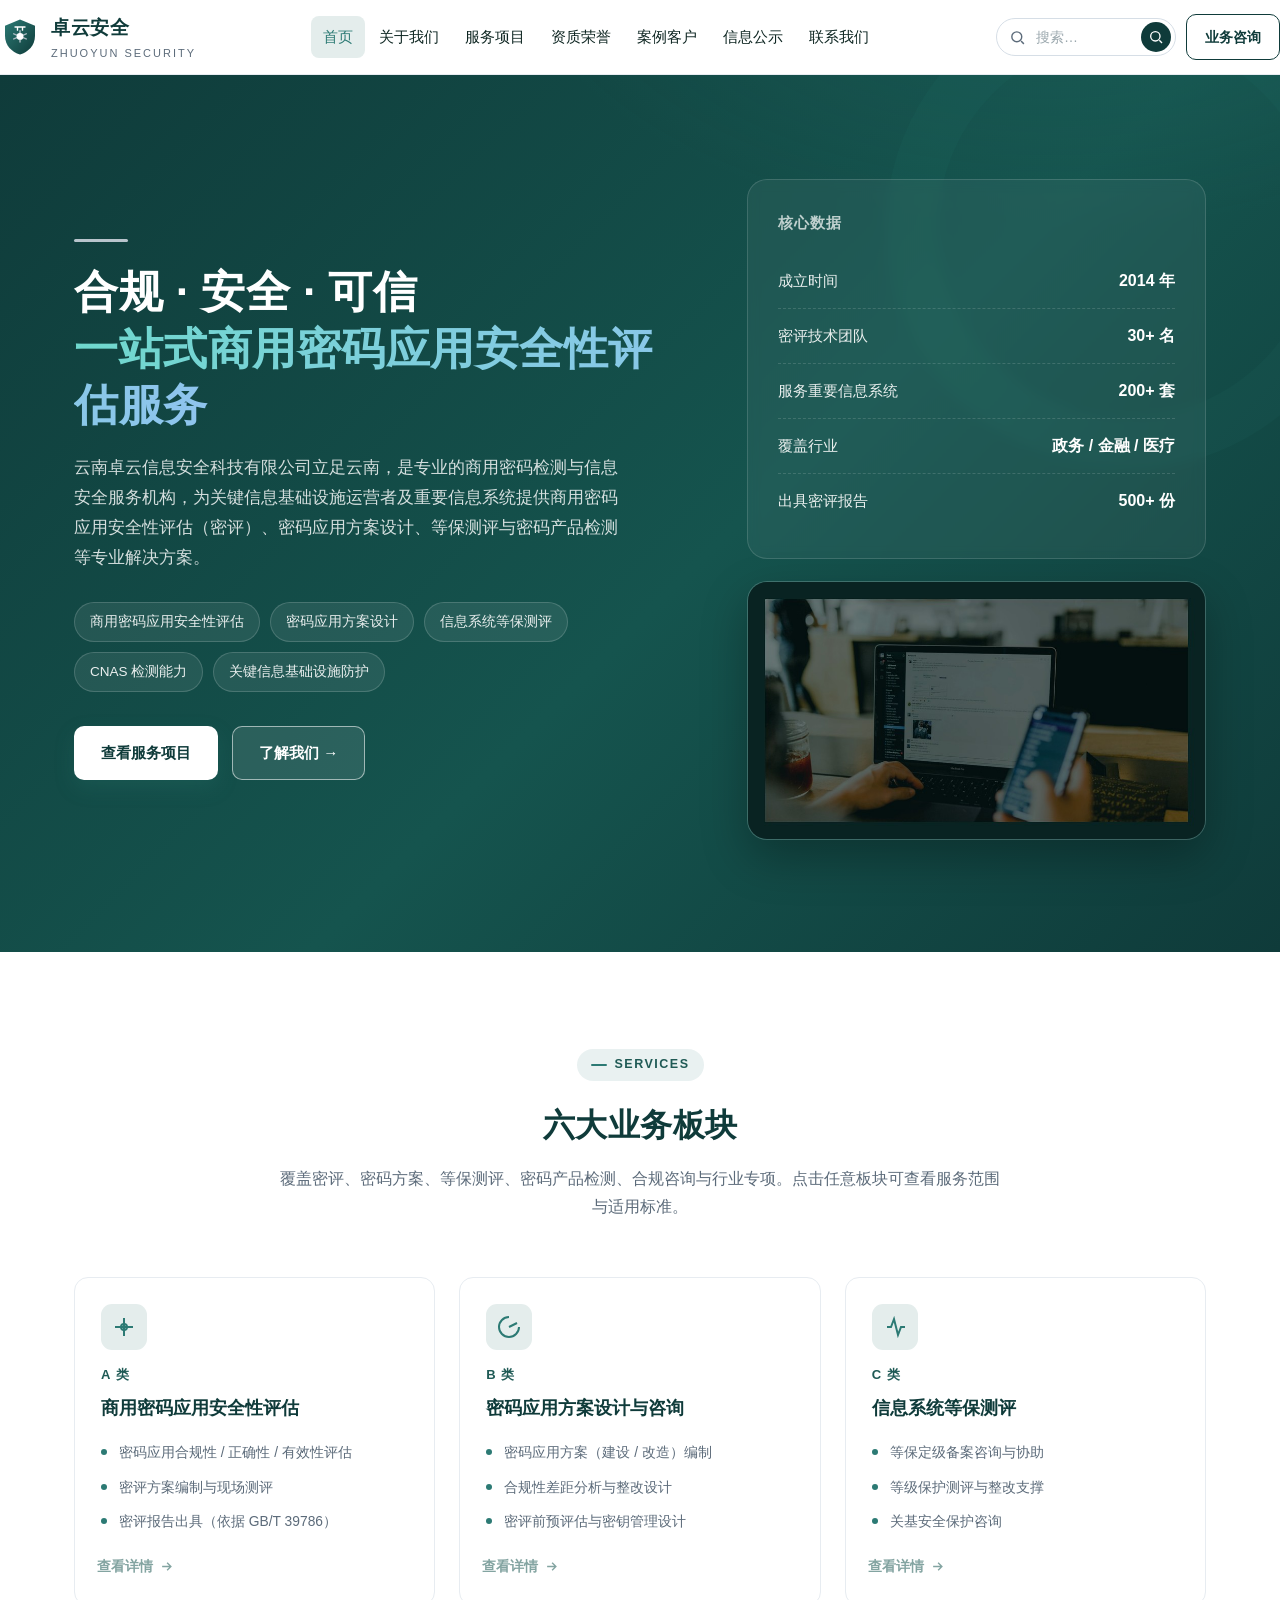
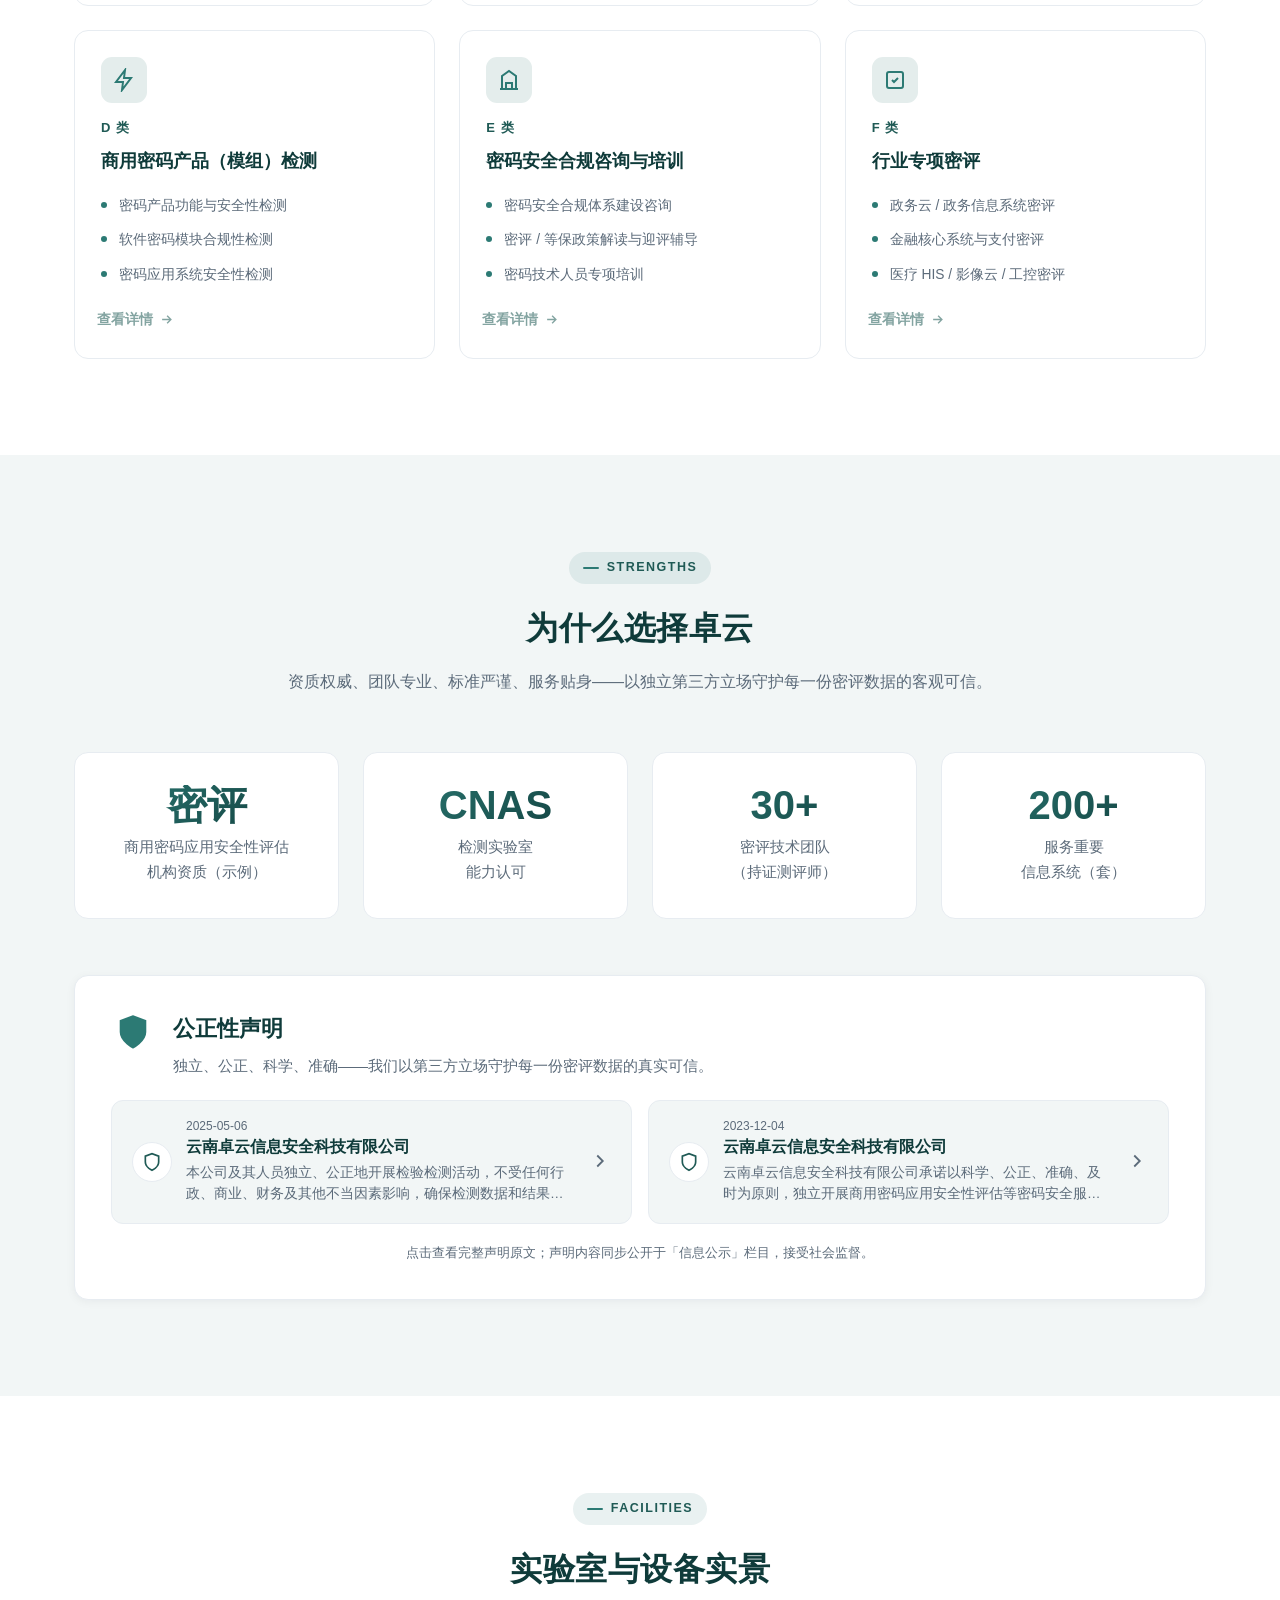
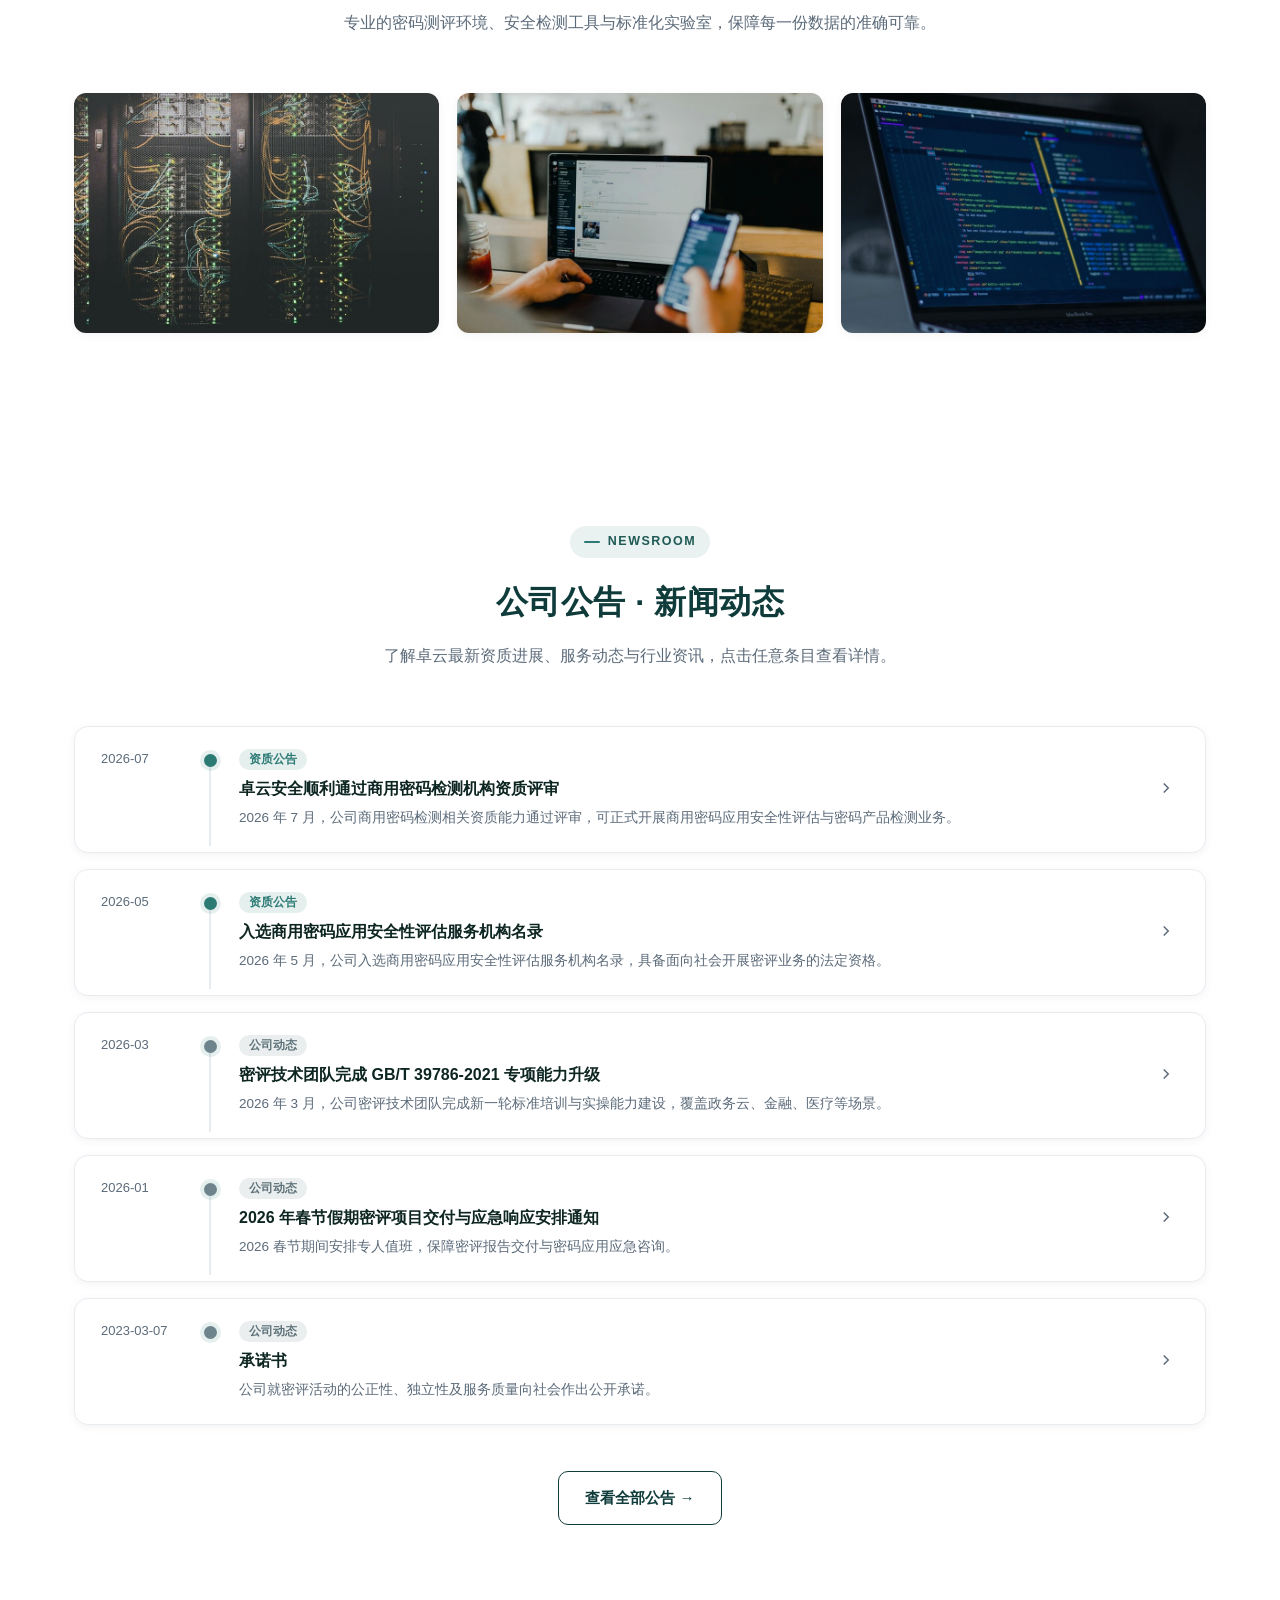
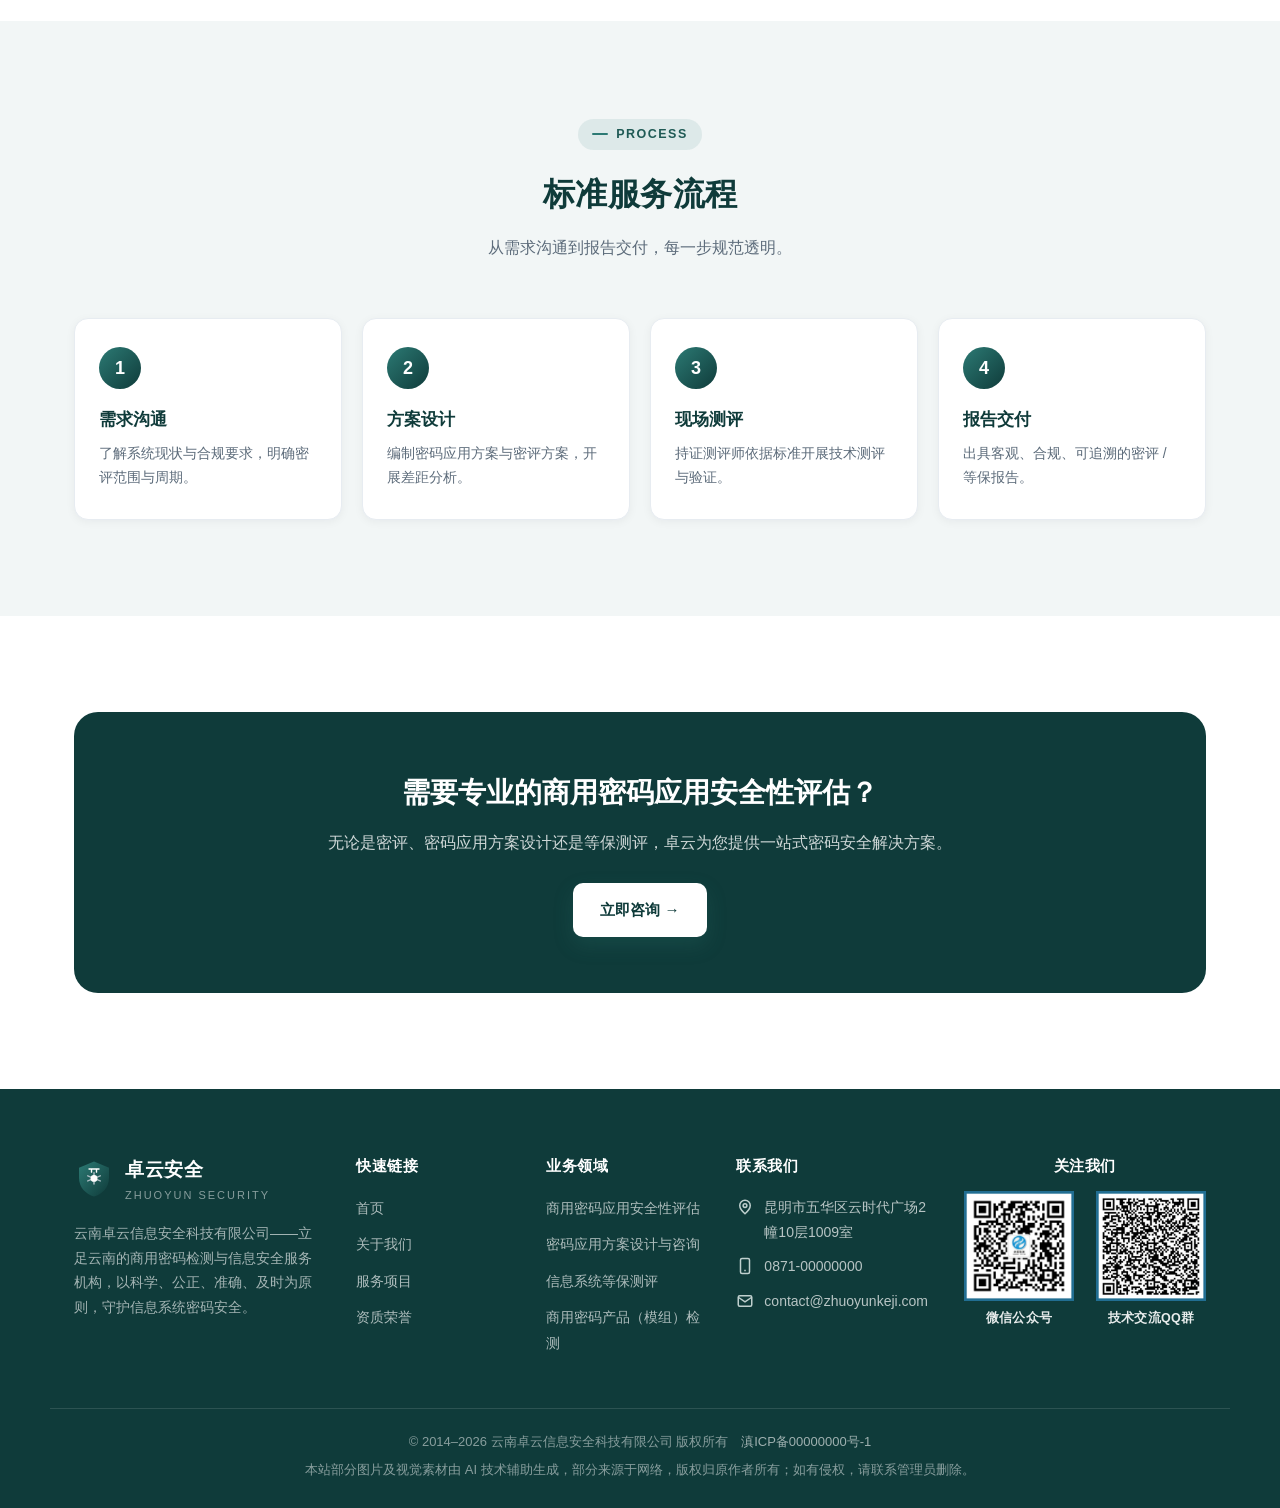
==== commit eaf3cc73: "卓云官网：黛青铂银主题配色 + 卓淮遗留图片全量替换为密评网络图" ====
--- a/index.html
+++ b/index.html
@@ -48,14 +48,19 @@
         <a class="btn btn-outline" href="about.html">了解我们 →</a>
       </div>
     </div>
-    <aside class="hero-card">
-      <h3>核心数据</h3>
-      <div class="row"><span>成立时间</span><b>2014 年</b></div>
-      <div class="row"><span>密评技术团队</span><b>30+ 名</b></div>
-      <div class="row"><span>服务重要信息系统</span><b>200+ 套</b></div>
-      <div class="row"><span>覆盖行业</span><b>政务 / 金融 / 医疗</b></div>
-      <div class="row"><span>出具密评报告</span><b>500+ 份</b></div>
-    </aside>
+    <div class="hero-side">
+      <aside class="hero-card">
+        <h3>核心数据</h3>
+        <div class="row"><span>成立时间</span><b>2014 年</b></div>
+        <div class="row"><span>密评技术团队</span><b>30+ 名</b></div>
+        <div class="row"><span>服务重要信息系统</span><b>200+ 套</b></div>
+        <div class="row"><span>覆盖行业</span><b>政务 / 金融 / 医疗</b></div>
+        <div class="row"><span>出具密评报告</span><b>500+ 份</b></div>
+      </aside>
+      <div class="hero-photo">
+        <img src="assets/img/hero-photo.jpg" alt="数据中心与密码安全基础设施">
+      </div>
+    </div>
   </div>
 </section>
 
@@ -146,9 +151,9 @@
       <p>专业的密码测评环境、安全检测工具与标准化实验室，保障每一份数据的准确可靠。</p>
     </div>
     <div class="home-gallery reveal">
-      <img src="assets/img/legacy/home1.png" alt="卓云安全实验室实景 1" loading="lazy" onerror="this.style.display='none'">
-      <img src="assets/img/legacy/home2.png" alt="卓云安全实验室实景 2" loading="lazy" onerror="this.style.display='none'">
-      <img src="assets/img/legacy/home3.png" alt="卓云安全实验室实景 3" loading="lazy" onerror="this.style.display='none'">
+      <img src="assets/img/home1.jpg" alt="卓云安全实验室实景 1" loading="lazy" onerror="this.style.display='none'">
+      <img src="assets/img/home2.jpg" alt="卓云安全实验室实景 2" loading="lazy" onerror="this.style.display='none'">
+      <img src="assets/img/home3.jpg" alt="卓云安全实验室实景 3" loading="lazy" onerror="this.style.display='none'">
     </div>
   </div>
 </section>
--- a/assets/css/style.css
+++ b/assets/css/style.css
@@ -1,14 +1,14 @@
 /* ===== 卓云安全 ZHUOYUN · 高端简约设计系统 ===== */
 :root{
-  --ink:#0F1B2D;            /* 主文字 深墨蓝 */
-  --navy:#0C2236;           /* 深色区块 */
-  --navy-2:#13314B;
-  --accent:#0E8C7F;         /* 克制青绿（功能主色） */
-  --accent-dk:#0A6E64;
-  --gold:#B0894E;           /* 低调金（奢华点缀，极少量使用） */
+  --ink:#0E2622;            /* 主文字 深黛青黑 */
+  --navy:#0F3B3A;           /* 深色区块 黛青 */
+  --navy-2:#15544E;         /* 次级深青 */
+  --accent:#2C7A74;         /* 湖石青（功能主色） */
+  --accent-dk:#1F5A55;      /* 深湖石青 */
+  --silver:#B8C4CC;         /* 铂银（金属点缀，极少量使用） */
   --bg:#ffffff;
-  --bg-soft:#F6F8FA;
-  --bg-soft-2:#EEF3F7;
+  --bg-soft:#F2F6F6;        /* 浅青灰 */
+  --bg-soft-2:#E4EDEC;      /* 浅青 */
   --muted:#5C6B7A;
   --line:#E7ECF1;
   --line-strong:#D6DEE6;
@@ -32,8 +32,8 @@
 
 /* ===== 按钮 ===== */
 .btn{display:inline-flex;align-items:center;gap:8px;padding:13px 26px;border-radius:10px;font-weight:600;font-size:15px;transition:.25s var(--ease);cursor:pointer;border:1.5px solid transparent}
-.btn-primary{background:var(--accent);color:#fff;box-shadow:0 8px 20px rgba(14,140,127,.22)}
-.btn-primary:hover{transform:translateY(-2px);box-shadow:0 12px 28px rgba(14,140,127,.30);background:var(--accent-dk)}
+.btn-primary{background:var(--accent);color:#fff;box-shadow:0 8px 20px rgba(44,122,116,.22)}
+.btn-primary:hover{transform:translateY(-2px);box-shadow:0 12px 28px rgba(44,122,116,.30);background:var(--accent-dk)}
 .btn-outline{border-color:var(--navy);color:var(--navy);background:#fff}
 .btn-outline:hover{background:var(--navy);color:#fff}
 .btn-sm{padding:5px 10px;font-size:12px;border-radius:6px;white-space:nowrap;gap:4px}
@@ -57,34 +57,38 @@
 
 /* ===== Hero（精致化） ===== */
 .hero{position:relative;background:
-    radial-gradient(900px 480px at 82% -15%,rgba(14,140,127,.20),transparent 60%),
-    linear-gradient(135deg,var(--navy) 0%,#0E3A4E 55%,#0C4A47 100%);
+    radial-gradient(900px 480px at 82% -15%,rgba(44,122,116,.20),transparent 60%),
+    linear-gradient(135deg,var(--navy) 0%,#15544E 55%,#0F3B3A 100%);
   color:#fff;overflow:hidden;padding:104px 0 112px}
-.hero::after{content:"";position:absolute;right:-90px;top:-90px;width:380px;height:380px;border:52px solid rgba(14,140,127,.08);border-radius:50%}
+.hero::after{content:"";position:absolute;right:-90px;top:-90px;width:380px;height:380px;border:52px solid rgba(44,122,116,.08);border-radius:50%}
 .hero-grid{display:grid;grid-template-columns:1.15fr .85fr;gap:52px;align-items:center;position:relative;z-index:2}
 .hero h1{font-size:44px;line-height:1.28;font-weight:800;letter-spacing:.5px;margin-bottom:20px}
-.hero h1 .accent-bar{display:block;width:54px;height:3px;background:var(--gold);border-radius:2px;margin-bottom:22px}
+.hero h1 .accent-bar{display:block;width:54px;height:3px;background:var(--silver);border-radius:2px;margin-bottom:22px}
 .hero h1 .hl{background:linear-gradient(90deg,#6FD8CD,#8FC4EE);-webkit-background-clip:text;background-clip:text;color:transparent}
 .hero p.lead{font-size:17px;color:rgba(255,255,255,.82);max-width:560px;margin-bottom:30px}
 .hero-tags{display:flex;flex-wrap:wrap;gap:10px;margin-bottom:34px}
 .hero-tags span{background:rgba(255,255,255,.08);border:1px solid rgba(255,255,255,.16);padding:7px 15px;border-radius:30px;font-size:13.5px;color:rgba(255,255,255,.9)}
 .hero-cta{display:flex;gap:14px;flex-wrap:wrap}
 .hero-cta .btn-primary{background:#fff;color:var(--navy)}
-.hero-cta .btn-primary:hover{background:#EAF6F4}
+.hero-cta .btn-primary:hover{background:#E4EDEC}
 .hero-cta .btn-outline{border-color:rgba(255,255,255,.55);color:#fff;background:rgba(255,255,255,.10)}
 .hero-cta .btn-outline:hover{background:rgba(255,255,255,.18);border-color:#fff}
 .hero-card{background:rgba(255,255,255,.05);border:1px solid rgba(255,255,255,.14);border-radius:20px;padding:30px;backdrop-filter:blur(6px)}
-.hero-card h3{font-size:15px;color:#8FD8CE;margin-bottom:18px;letter-spacing:1px}
+.hero-card h3{font-size:15px;color:#BFD0CE;margin-bottom:18px;letter-spacing:1px}
 .hero-card .row{display:flex;justify-content:space-between;align-items:center;padding:13px 0;border-bottom:1px dashed rgba(255,255,255,.14);font-size:14.5px;color:rgba(255,255,255,.9)}
 .hero-card .row:last-child{border-bottom:0}
 .hero-card .row b{color:#fff;font-size:16px}
+.hero-side{display:flex;flex-direction:column;gap:22px}
+.hero-photo{border-radius:20px;overflow:hidden;box-shadow:0 18px 46px rgba(0,0,0,.28);border:1px solid rgba(255,255,255,.14);background:rgba(255,255,255,.05);backdrop-filter:blur(6px)}
+.hero-photo img{width:100%;height:auto;display:block;object-fit:cover;transition:transform .7s var(--ease)}
+.hero-photo:hover img{transform:scale(1.03)}
 
 /* ===== 区块通用 ===== */
 .section{padding:96px 0}
 .section.soft{background:var(--bg-soft)}
 .sec-head{text-align:center;max-width:720px;margin:0 auto 56px}
-.sec-tag{display:inline-flex;align-items:center;gap:8px;color:var(--accent-dk);background:rgba(14,140,127,.10);padding:5px 14px;border-radius:30px;font-size:12.5px;font-weight:700;letter-spacing:1.5px;margin-bottom:16px}
-.sec-tag::before{content:"";width:16px;height:2px;background:var(--gold);border-radius:2px}
+.sec-tag{display:inline-flex;align-items:center;gap:8px;color:var(--accent-dk);background:rgba(44,122,116,.10);padding:5px 14px;border-radius:30px;font-size:12.5px;font-weight:700;letter-spacing:1.5px;margin-bottom:16px}
+.sec-tag::before{content:"";width:16px;height:2px;background:var(--accent);border-radius:2px}
 .sec-head h2{font-size:32px;color:var(--navy);font-weight:800;margin-bottom:12px;letter-spacing:.5px}
 .sec-head p{color:var(--muted);font-size:16px}
 
@@ -96,7 +100,7 @@
 
 /* ===== 卡片 ===== */
 .card{background:#fff;border:1px solid var(--line);border-radius:var(--radius);padding:28px;transition:.3s var(--ease);box-shadow:var(--shadow-sm)}
-.card:hover{transform:translateY(-5px);box-shadow:var(--shadow-md);border-color:rgba(14,140,127,.30)}
+.card:hover{transform:translateY(-5px);box-shadow:var(--shadow-md);border-color:rgba(44,122,116,.30)}
 a.card{text-decoration:none;color:inherit}
 a.card.hoverable:hover .ico{background:var(--navy);color:#fff}
 a.card.hoverable:hover .ico svg{stroke:#fff}
@@ -204,7 +208,7 @@
 .cases{display:grid;grid-template-columns:repeat(3,1fr);gap:22px}
 .case{background:#fff;border:1px solid var(--line);border-radius:var(--radius);overflow:hidden;transition:.3s var(--ease)}
 .case:hover{transform:translateY(-5px);box-shadow:var(--shadow-md)}
-.case .top{padding:26px;background:linear-gradient(135deg,var(--bg-soft-2),#E2F1EF)}
+.case .top{padding:26px;background:linear-gradient(135deg,var(--bg-soft-2),#DCEAE8)}
 .case .top .tag{font-size:12px;color:var(--accent-dk);font-weight:700;letter-spacing:1px}
 .case .top h3{font-size:18px;color:var(--navy);margin-top:6px}
 .case .body{padding:22px 26px;font-size:14px;color:var(--muted)}
@@ -222,15 +226,15 @@
 /* 业务咨询联系人 */
 .biz-contact-grid{display:grid;grid-template-columns:repeat(4,1fr);gap:20px}
 .biz-card{background:#fff;border:1px solid var(--line);border-radius:var(--radius);padding:24px;box-shadow:var(--shadow-sm);transition:.25s var(--ease);display:flex;flex-direction:column}
-.biz-card:hover{transform:translateY(-4px);box-shadow:var(--shadow-md);border-color:rgba(14,140,127,.35)}
+.biz-card:hover{transform:translateY(-4px);box-shadow:var(--shadow-md);border-color:rgba(44,122,116,.35)}
 .biz-card-wide{grid-column:span 2}
-.biz-tag{display:inline-flex;align-self:flex-start;font-size:11.5px;font-weight:800;letter-spacing:.5px;color:var(--accent-dk);background:rgba(14,140,127,.10);padding:4px 12px;border-radius:30px;margin-bottom:12px}
+.biz-tag{display:inline-flex;align-self:flex-start;font-size:11.5px;font-weight:800;letter-spacing:.5px;color:var(--accent-dk);background:rgba(44,122,116,.10);padding:4px 12px;border-radius:30px;margin-bottom:12px}
 .biz-card h4{font-size:16px;color:var(--navy);font-weight:800;line-height:1.45;margin-bottom:16px;min-height:46px}
 .biz-person{display:flex;align-items:center;gap:9px;font-size:15px;color:var(--ink);margin-bottom:10px}
 .biz-person svg{width:18px;height:18px;stroke:var(--accent);fill:none;stroke-width:2}
 .biz-desc{font-size:13.5px;color:var(--muted);line-height:1.7;margin-bottom:14px;margin-top:-8px}
 .biz-tel{display:inline-flex;align-items:center;gap:8px;margin-top:auto;color:#fff;background:linear-gradient(135deg,var(--accent),var(--navy));font-weight:700;font-size:15px;padding:11px 16px;border-radius:10px;text-decoration:none;transition:.2s;justify-content:center}
-.biz-tel:hover{transform:translateY(-2px);box-shadow:0 8px 20px rgba(14,140,127,.28);gap:12px}
+.biz-tel:hover{transform:translateY(-2px);box-shadow:0 8px 20px rgba(44,122,116,.28);gap:12px}
 .biz-tel svg{width:18px;height:18px;stroke:#fff;fill:none;stroke-width:2}
 @media(max-width:980px){.biz-contact-grid{grid-template-columns:repeat(2,1fr)}.biz-card-wide{grid-column:span 2}}
 @media(max-width:600px){.biz-contact-grid{grid-template-columns:1fr}.biz-card-wide{grid-column:span 1}.biz-card h4{min-height:auto}}
@@ -238,18 +242,18 @@
 .field{margin-bottom:15px}
 .field label{display:block;font-size:13.5px;color:var(--muted);margin-bottom:6px}
 .field input,.field textarea,.field select{width:100%;padding:12px 14px;border:1.5px solid var(--line);border-radius:9px;font-size:14.5px;font-family:inherit;color:var(--ink);background:#fff;transition:.2s}
-.field input:focus,.field textarea:focus,.field select:focus{outline:0;border-color:var(--accent);box-shadow:0 0 0 3px rgba(14,140,127,.12)}
+.field input:focus,.field textarea:focus,.field select:focus{outline:0;border-color:var(--accent);box-shadow:0 0 0 3px rgba(44,122,116,.12)}
 .field textarea{resize:vertical;min-height:96px}
 .alert{margin-top:14px;padding:12px 16px;border-radius:9px;font-size:14px;display:none}
 .alert.ok{display:block;background:#E7F7F1;color:var(--accent-dk);border:1px solid #B9E6DC}
 .alert.err{display:block;background:#FDECEC;color:#C0392B;border:1px solid #F5C2C2}
 
 /* ===== CTA ===== */
-.cta{background:linear-gradient(135deg,var(--navy),#0C4A47);color:#fff;border-radius:24px;padding:56px 48px;text-align:center;position:relative;overflow:hidden}
+.cta{background:linear-gradient(135deg,var(--navy),#0F3B3A);color:#fff;border-radius:24px;padding:56px 48px;text-align:center;position:relative;overflow:hidden}
 .cta h2{font-size:28px;margin-bottom:12px}
 .cta p{color:rgba(255,255,255,.8);margin-bottom:26px;font-size:16px}
 .cta .btn-primary{background:#fff;color:var(--navy)}
-.cta .btn-primary:hover{background:#EAF6F4}
+.cta .btn-primary:hover{background:#E4EDEC}
 
 /* ===== 公司公告 / 新闻动态 ===== */
 /* ===== 公告时间线 ===== */
@@ -261,14 +265,14 @@
 .ann-rail{position:relative;align-self:stretch;width:14px;display:flex;justify-content:center}
 .ann-rail::before{content:"";position:absolute;top:6px;bottom:-16px;left:50%;width:2px;background:var(--line);transform:translateX(-50%)}
 .ann-card:last-child .ann-rail::before{display:none}
-.ann-dot{width:13px;height:13px;border-radius:50%;margin-top:5px;box-shadow:0 0 0 4px rgba(14,140,127,.12);z-index:1}
-.ann-dot.cat-announcement{background:#0E8C7F}
-.ann-dot.cat-company{background:#B0894E}
+.ann-dot{width:13px;height:13px;border-radius:50%;margin-top:5px;box-shadow:0 0 0 4px rgba(44,122,116,.12);z-index:1}
+.ann-dot.cat-announcement{background:#2C7A74}
+.ann-dot.cat-company{background:#6E848C}
 .ann-dot.cat-industry{background:#2E6CB8}
 .ann-main{display:flex;flex-direction:column;gap:7px}
 .ann-tag{align-self:flex-start;font-size:11.5px;font-weight:700;padding:3px 10px;border-radius:20px}
-.ann-tag.cat-announcement{color:#0E8C7F;background:rgba(14,140,127,.12)}
-.ann-tag.cat-company{color:#9A7535;background:rgba(176,137,78,.14)}
+.ann-tag.cat-announcement{color:#2C7A74;background:rgba(44,122,116,.12)}
+.ann-tag.cat-company{color:#5C7178;background:rgba(110,132,140,.14)}
 .ann-tag.cat-industry{color:#2E6CB8;background:rgba(46,108,184,.12)}
 .ann-title{font-size:16px;font-weight:700;color:var(--ink);line-height:1.45}
 .ann-sum{font-size:13.5px;color:var(--muted);line-height:1.7}
@@ -307,13 +311,13 @@
 .job-head{margin-bottom:14px}
 .job-title-row{display:flex;justify-content:space-between;align-items:flex-start;gap:14px;margin-bottom:10px}
 .job-title-row h3{font-size:19px;color:var(--navy);font-weight:800;line-height:1.35;flex:1}
-.job-salary{flex:0 1 auto;font-size:14px;font-weight:700;color:var(--accent-dk);background:rgba(14,140,127,.10);padding:5px 12px;border-radius:20px;line-height:1.45;max-width:100%;word-break:break-word}
+.job-salary{flex:0 1 auto;font-size:14px;font-weight:700;color:var(--accent-dk);background:rgba(44,122,116,.10);padding:5px 12px;border-radius:20px;line-height:1.45;max-width:100%;word-break:break-word}
 .job-meta{display:flex;flex-wrap:wrap;gap:10px 18px;font-size:13px;color:var(--muted)}
 .job-meta span{display:inline-flex;align-items:center;gap:5px}
 .job-meta svg{width:14px;height:14px;stroke:currentColor;fill:none;stroke-width:2}
 .job-summary{color:var(--muted);font-size:14px;line-height:1.75;margin-bottom:16px;flex:1}
 .job-tags{display:flex;flex-wrap:wrap;gap:8px;margin-bottom:18px}
-.job-tag{font-size:12px;font-weight:600;color:var(--accent-dk);background:rgba(14,140,127,.08);padding:4px 10px;border-radius:20px}
+.job-tag{font-size:12px;font-weight:600;color:var(--accent-dk);background:rgba(44,122,116,.08);padding:4px 10px;border-radius:20px}
 .job-foot{display:flex;justify-content:space-between;align-items:center;border-top:1px solid var(--line);padding-top:16px}
 .job-deadline{font-size:13px;color:var(--muted)}
 .btn-sm{font-size:13px;padding:8px 16px;border-radius:20px}
@@ -332,7 +336,7 @@
 .modal-dialog{background:#fff;border-radius:18px;max-width:640px;width:100%;max-height:86vh;overflow:auto;box-shadow:0 30px 80px rgba(10,20,33,.38);transform:translateY(18px) scale(.98);transition:.28s var(--ease)}
 .modal-overlay.open .modal-dialog{transform:none}
 .modal-head{position:relative;padding:30px 32px 20px;border-bottom:1px solid var(--line)}
-.modal-head .m-tag{display:inline-block;font-size:12px;font-weight:700;letter-spacing:1px;color:var(--accent-dk);background:rgba(14,140,127,.10);padding:4px 12px;border-radius:30px;margin-bottom:12px}
+.modal-head .m-tag{display:inline-block;font-size:12px;font-weight:700;letter-spacing:1px;color:var(--accent-dk);background:rgba(44,122,116,.10);padding:4px 12px;border-radius:30px;margin-bottom:12px}
 .modal-head h3{font-size:23px;color:var(--navy);font-weight:800;padding-right:40px;line-height:1.35}
 .modal-close{position:absolute;top:24px;right:24px;width:38px;height:38px;border-radius:50%;border:1px solid var(--line);background:#fff;color:var(--muted);cursor:pointer;display:flex;align-items:center;justify-content:center;transition:.2s}
 .modal-close:hover{background:var(--bg-soft);color:var(--navy);border-color:var(--line-strong)}
@@ -344,7 +348,7 @@
 .modal-body ul li{position:relative;padding:6px 0 6px 20px;color:var(--ink);font-size:14.5px}
 .modal-body ul li::before{content:"";position:absolute;left:0;top:14px;width:7px;height:7px;border-radius:50%;background:var(--accent)}
 .modal-body .m-meta{display:flex;flex-wrap:wrap;gap:10px;margin:14px 0 4px}
-.modal-body .m-meta span{font-size:12.5px;color:var(--accent-dk);background:rgba(14,140,127,.08);border-radius:6px;padding:5px 11px}
+.modal-body .m-meta span{font-size:12.5px;color:var(--accent-dk);background:rgba(44,122,116,.08);border-radius:6px;padding:5px 11px}
 .cert-modal-img{border:1px solid var(--line);border-radius:8px;overflow:hidden;background:#fff}
 .cert-modal-img img{width:100%;height:auto;display:block}
 .cert-modal-desc{margin-top:14px;color:var(--muted);font-size:14px;line-height:1.7}
@@ -352,11 +356,11 @@
 /* 学术论文弹窗列表 */
 .paper-list{display:flex;flex-direction:column;gap:18px}
 .paper-item{display:flex;gap:16px;padding:18px 20px;background:var(--bg-soft);border:1px solid var(--line);border-radius:14px;transition:.2s var(--ease)}
-.paper-item:hover{background:#fff;border-color:var(--accent);box-shadow:0 8px 22px rgba(14,140,127,.10)}
+.paper-item:hover{background:#fff;border-color:var(--accent);box-shadow:0 8px 22px rgba(44,122,116,.10)}
 .paper-num{flex:0 0 34px;width:34px;height:34px;border-radius:50%;background:var(--navy);color:#fff;font-size:14px;font-weight:800;display:flex;align-items:center;justify-content:center;margin-top:2px}
 .paper-main{flex:1;min-width:0}
 .paper-meta{font-size:12.5px;color:var(--accent-dk);font-weight:700;margin-bottom:6px;display:flex;align-items:center;gap:10px;flex-wrap:wrap}
-.paper-status{font-size:11px;font-weight:700;color:#7A5C2B;background:rgba(176,137,78,.14);padding:2px 8px;border-radius:20px}
+.paper-status{font-size:11px;font-weight:700;color:#5C7178;background:rgba(110,132,140,.14);padding:2px 8px;border-radius:20px}
 .paper-main h4{font-size:16px;color:var(--navy);font-weight:800;line-height:1.45;margin-bottom:8px}
 .paper-desc{font-size:14px;color:var(--muted);line-height:1.7;margin:0}
 .paper-link{display:inline-flex;align-items:center;gap:6px;margin-top:12px;color:var(--accent);font-weight:700;font-size:13.5px;text-decoration:none;transition:.2s}
@@ -367,7 +371,7 @@
 .project-modal-count{font-size:13.5px;color:var(--muted);margin:-8px 0 18px}
 .project-modal-count strong{color:var(--navy);font-weight:800}
 .project-case-card{width:100%;text-align:left;background:#fff;border:1px solid var(--line);border-radius:14px;margin-bottom:10px;padding:16px 18px;display:flex;align-items:center;gap:14px;cursor:pointer;transition:.2s var(--ease)}
-.project-case-card:hover{border-color:var(--accent);box-shadow:0 8px 22px rgba(14,140,127,.10)}
+.project-case-card:hover{border-color:var(--accent);box-shadow:0 8px 22px rgba(44,122,116,.10)}
 .project-case-card .ann-main{flex:1;min-width:0;display:flex;flex-direction:column;gap:6px}
 .project-case-card .ann-title{font-size:15px;color:var(--navy);font-weight:700}
 .project-case-card .ann-date{flex:0 0 86px;font-size:13px;color:var(--muted);font-weight:600}
@@ -393,9 +397,9 @@
 .footer ul{list-style:none}
 .footer ul li{margin-bottom:10px}
 .footer ul li a{color:rgba(255,255,255,.66);font-size:14px;transition:.2s}
-.footer ul li a:hover{color:#8FD8CE;padding-left:4px}
+.footer ul li a:hover{color:#BFD0CE;padding-left:4px}
 .footer .contact-line{display:flex;gap:10px;align-items:flex-start;margin-bottom:10px}
-.footer .contact-line svg{width:18px;height:18px;stroke:#8FD8CE;flex:0 0 18px;margin-top:3px;fill:none;stroke-width:2}
+.footer .contact-line svg{width:18px;height:18px;stroke:#BFD0CE;flex:0 0 18px;margin-top:3px;fill:none;stroke-width:2}
 .footer .contact-line span{font-size:14px;color:rgba(255,255,255,.7)}
 .footer-qr{text-align:center}
 .footer-qr h5{color:#fff;font-size:15px;margin-bottom:12px}
@@ -418,7 +422,7 @@
 /* 联系页 banner 配图 */
 .hero-contact{
   position:relative;
-  background:url('../img/legacy/contact-hero.png') center/cover no-repeat;
+  background:url('../img/contact-hero.jpg') center/cover no-repeat;
   padding:120px 0 110px;
 }
 .hero-contact::before{
@@ -467,7 +471,7 @@
 .disclosure-table thead th{background:var(--bg-soft-2);color:var(--navy);font-weight:700;text-align:left;padding:8px 10px;border-bottom:2px solid var(--line);white-space:nowrap}
 .disclosure-table tbody tr{transition:.15s}
 .disclosure-table tbody tr:nth-child(even){background:var(--bg-soft)}
-.disclosure-table tbody tr:hover{background:#f0f9f8}
+.disclosure-table tbody tr:hover{background:#EAF3F1}
 .disclosure-table td{padding:7px 10px;border-bottom:1px solid var(--line);vertical-align:middle;color:var(--ink)}
 .disclosure-table .idx{color:var(--muted);font-weight:600;text-align:center;font-variant-numeric:tabular-nums}
 .disclosure-table .title{font-weight:600;line-height:1.4}
@@ -483,8 +487,8 @@
 .disclosure-note{font-size:12px;color:var(--muted);margin-top:16px;text-align:center;line-height:1.6}
 .disclosure-table .source{text-align:center;white-space:nowrap}
 .src-tag{display:inline-block;font-size:11px;font-weight:600;padding:2px 8px;border-radius:20px;line-height:1.4}
-.src-tag.svc-detect{color:#0A6E64;background:rgba(14,140,127,.12)}
-.src-tag.svc-service{color:#9A7535;background:rgba(176,137,78,.14)}
+.src-tag.svc-detect{color:#1F5A55;background:rgba(44,122,116,.12)}
+.src-tag.svc-service{color:#5C7178;background:rgba(110,132,140,.14)}
 @media(max-width:780px){
   .disclosure-toolbar{flex-direction:column;align-items:flex-start}
   .disclosure-filters{width:100%}
@@ -511,7 +515,7 @@
 }
 .footer-bottom{border-top:1px solid rgba(255,255,255,.12);margin-top:42px;padding-top:22px;display:flex;flex-direction:column;align-items:center;text-align:center;gap:6px;font-size:13px;color:rgba(255,255,255,.5);line-height:1.7}
 .footer-bottom a{color:rgba(255,255,255,.6);text-decoration:none}
-.footer-bottom a:hover{color:#8FD8CE}
+.footer-bottom a:hover{color:#BFD0CE}
 
 /* ===== 返回顶部 ===== */
 .totop{position:fixed;right:24px;bottom:24px;width:46px;height:46px;border-radius:50%;background:linear-gradient(135deg,var(--accent),var(--navy));color:#fff;display:flex;align-items:center;justify-content:center;cursor:pointer;box-shadow:var(--shadow-md);opacity:0;pointer-events:none;transition:.3s;z-index:40}
@@ -570,7 +574,7 @@
 
 /* ===== 头部站内搜索框（参考中孚/三未：右上角简洁横排） ===== */
 .nav-search{display:flex;align-items:center;gap:6px;position:relative;background:#fff;border:1.5px solid var(--line-strong);border-radius:30px;padding:4px 4px 4px 12px;transition:.25s var(--ease);min-width:0;height:38px;width:180px}
-.nav-search:focus-within{border-color:var(--accent);box-shadow:0 0 0 3px rgba(14,140,127,.10);width:220px}
+.nav-search:focus-within{border-color:var(--accent);box-shadow:0 0 0 3px rgba(44,122,116,.10);width:220px}
 .nav-search .ns-ico{width:17px;height:17px;flex:0 0 17px;stroke:var(--muted);fill:none;stroke-width:2}
 .nav-search input{flex:1;min-width:0;border:0;background:transparent;outline:none;font-family:inherit;font-size:14px;color:var(--ink);padding:0 4px}
 .nav-search input::placeholder{color:#9aa7ad}
@@ -604,9 +608,9 @@
 .search-results{display:flex;flex-direction:column;gap:12px}
 .res-item{display:flex;align-items:flex-start;gap:14px;padding:16px 18px;border:1px solid var(--line);border-radius:12px;background:#fff;text-decoration:none;transition:.22s var(--ease);border-left:4px solid var(--line)}
 .res-item:hover{border-color:var(--accent);box-shadow:var(--shadow-md);transform:translateY(-2px)}
-.res-item.cat-公示{border-left-color:#0E8C7F}
+.res-item.cat-公示{border-left-color:#2C7A74}
 .res-item.cat-服务{border-left-color:#2E7DD1}
-.res-item.cat-资质{border-left-color:#B0894E}
+.res-item.cat-资质{border-left-color:#6E848C}
 .res-item.cat-案例{border-left-color:#8A6FD8}
 .res-item.cat-新闻{border-left-color:#D1688A}
 .res-item.cat-关于{border-left-color:#5BA36B}
@@ -615,9 +619,9 @@
 .res-main{flex:1;min-width:0}
 .res-top{display:flex;align-items:center;gap:10px;margin-bottom:5px;flex-wrap:wrap}
 .res-cat{font-size:12px;font-weight:600;padding:2px 10px;border-radius:20px;background:var(--bg-soft-2);color:var(--accent-dk)}
-.res-cat.cat-公示{background:rgba(14,140,127,.12);color:#0A6E64}
+.res-cat.cat-公示{background:rgba(44,122,116,.12);color:#1F5A55}
 .res-cat.cat-服务{background:rgba(46,125,209,.12);color:#235F9E}
-.res-cat.cat-资质{background:rgba(176,137,78,.14);color:#9A7535}
+.res-cat.cat-资质{background:rgba(110,132,140,.14);color:#5C7178}
 .res-cat.cat-案例{background:rgba(138,111,216,.14);color:#6B4FB0}
 .res-cat.cat-新闻{background:rgba(209,104,138,.14);color:#B14A6E}
 .res-cat.cat-关于{background:rgba(91,163,107,.14);color:#3E7E4E}
@@ -625,7 +629,7 @@
 .res-title{display:block;font-size:16px;font-weight:700;color:var(--navy);margin-bottom:4px;line-height:1.4}
 .res-sum{display:block;font-size:13.5px;color:var(--muted);line-height:1.6;margin-bottom:7px}
 .res-tags{display:flex;flex-wrap:wrap;gap:6px}
-.res-tags i{font-style:normal;font-size:12px;color:var(--accent-dk);background:rgba(14,140,127,.08);border-radius:6px;padding:3px 9px}
+.res-tags i{font-style:normal;font-size:12px;color:var(--accent-dk);background:rgba(44,122,116,.08);border-radius:6px;padding:3px 9px}
 .res-arrow{flex:0 0 22px;align-self:center}
 .res-arrow svg{width:20px;height:20px;stroke:var(--muted);fill:none;stroke-width:2}
 .res-item:hover .res-arrow svg{stroke:var(--accent)}
@@ -662,14 +666,14 @@
 
 /* 文件上传拖拽区 */
 .file-drop{position:relative;border:2px dashed var(--line-strong);border-radius:12px;background:var(--bg-soft);padding:8px;transition:.25s var(--ease);cursor:pointer}
-.file-drop:hover,.file-drop.drag-over{border-color:var(--accent);background:rgba(14,140,127,.06)}
+.file-drop:hover,.file-drop.drag-over{border-color:var(--accent);background:rgba(44,122,116,.06)}
 .file-drop input[type=file]{position:absolute;inset:0;width:100%;height:100%;opacity:0;cursor:pointer;z-index:2}
 .file-drop-inner{pointer-events:none;display:flex;flex-direction:column;align-items:center;justify-content:center;text-align:center;padding:28px 20px;gap:8px}
 .file-drop-inner svg{width:36px;height:36px;stroke:var(--accent);fill:none;stroke-width:1.8}
 .file-drop .file-hint{font-size:15px;color:var(--navy);font-weight:700}
 .file-drop .file-types{font-size:13px;color:var(--muted)}
 .file-drop .file-name{font-size:13.5px;color:var(--accent-dk);font-weight:700;margin-top:4px}
-.file-drop.has-file{border-color:var(--accent-dk);background:rgba(14,140,127,.08)}
+.file-drop.has-file{border-color:var(--accent-dk);background:rgba(44,122,116,.08)}
 
 @media(max-width:980px){
   .apply-grid{grid-template-columns:1fr}
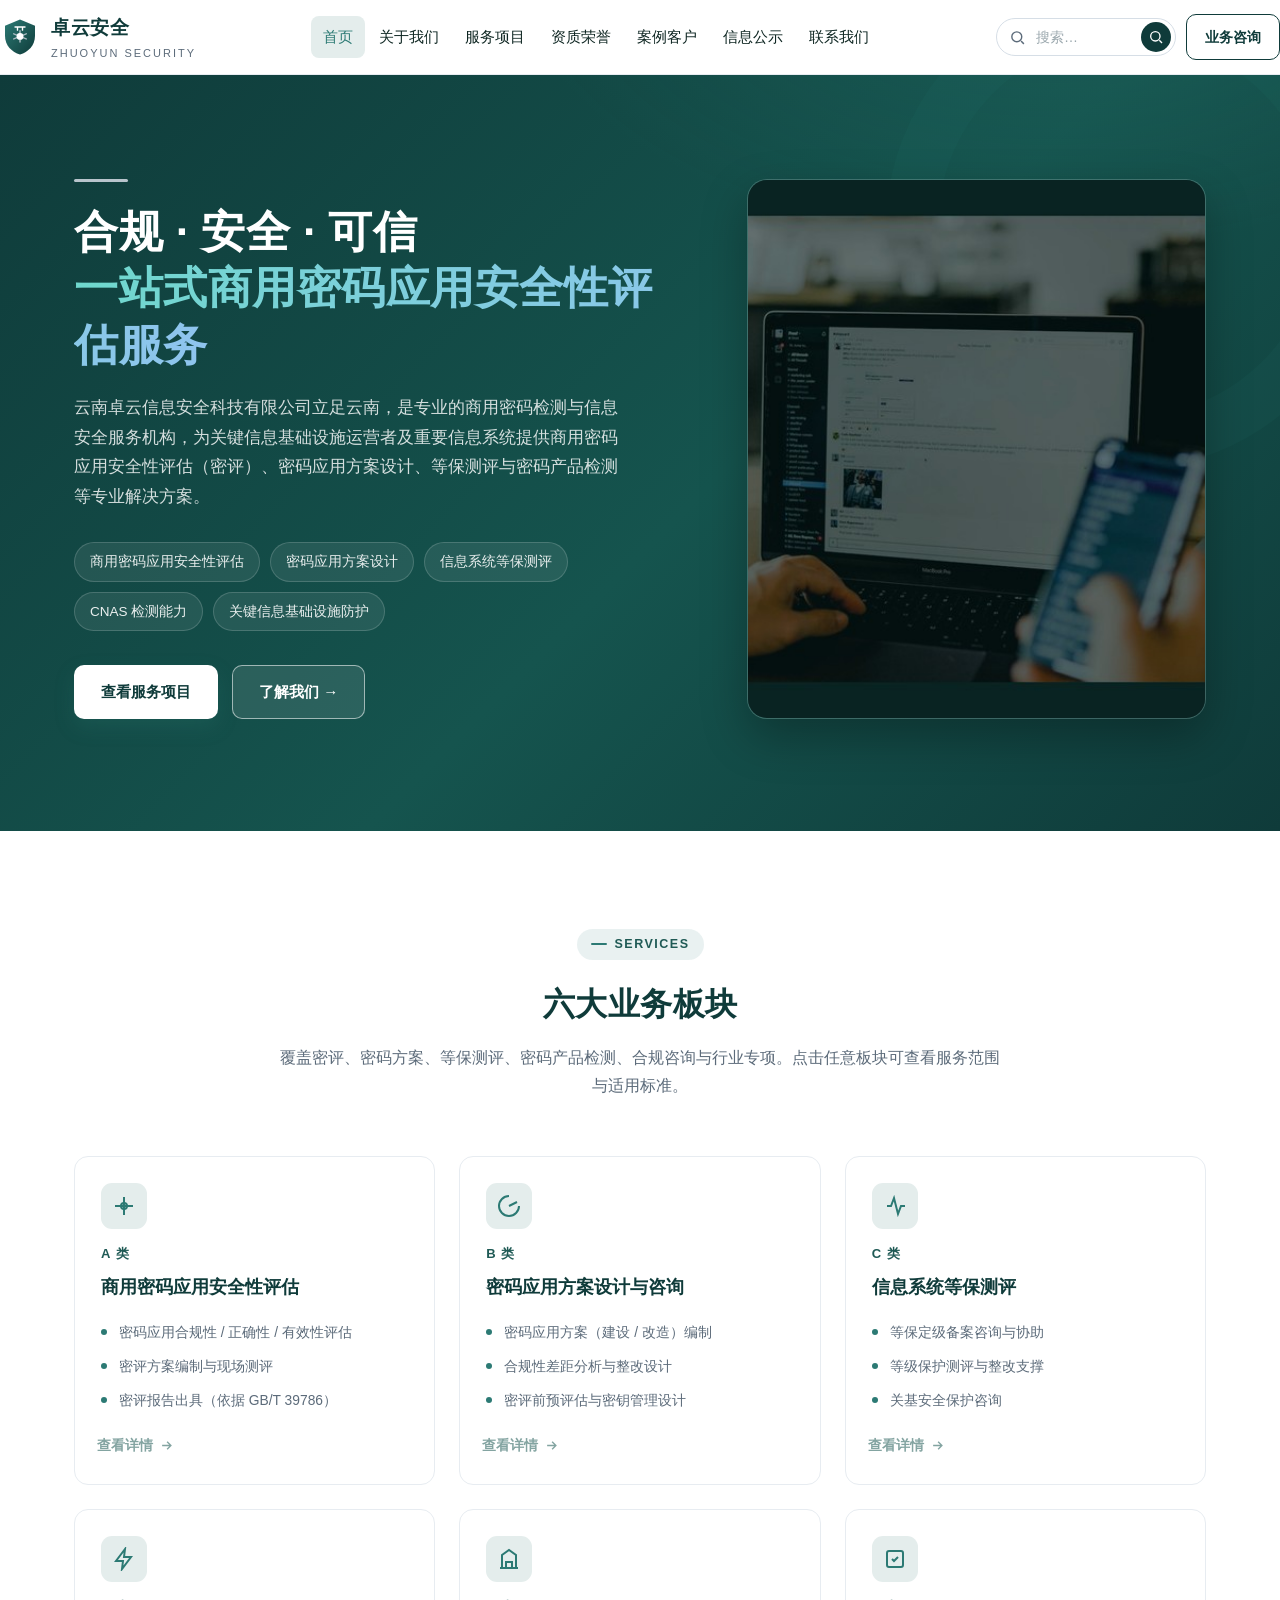
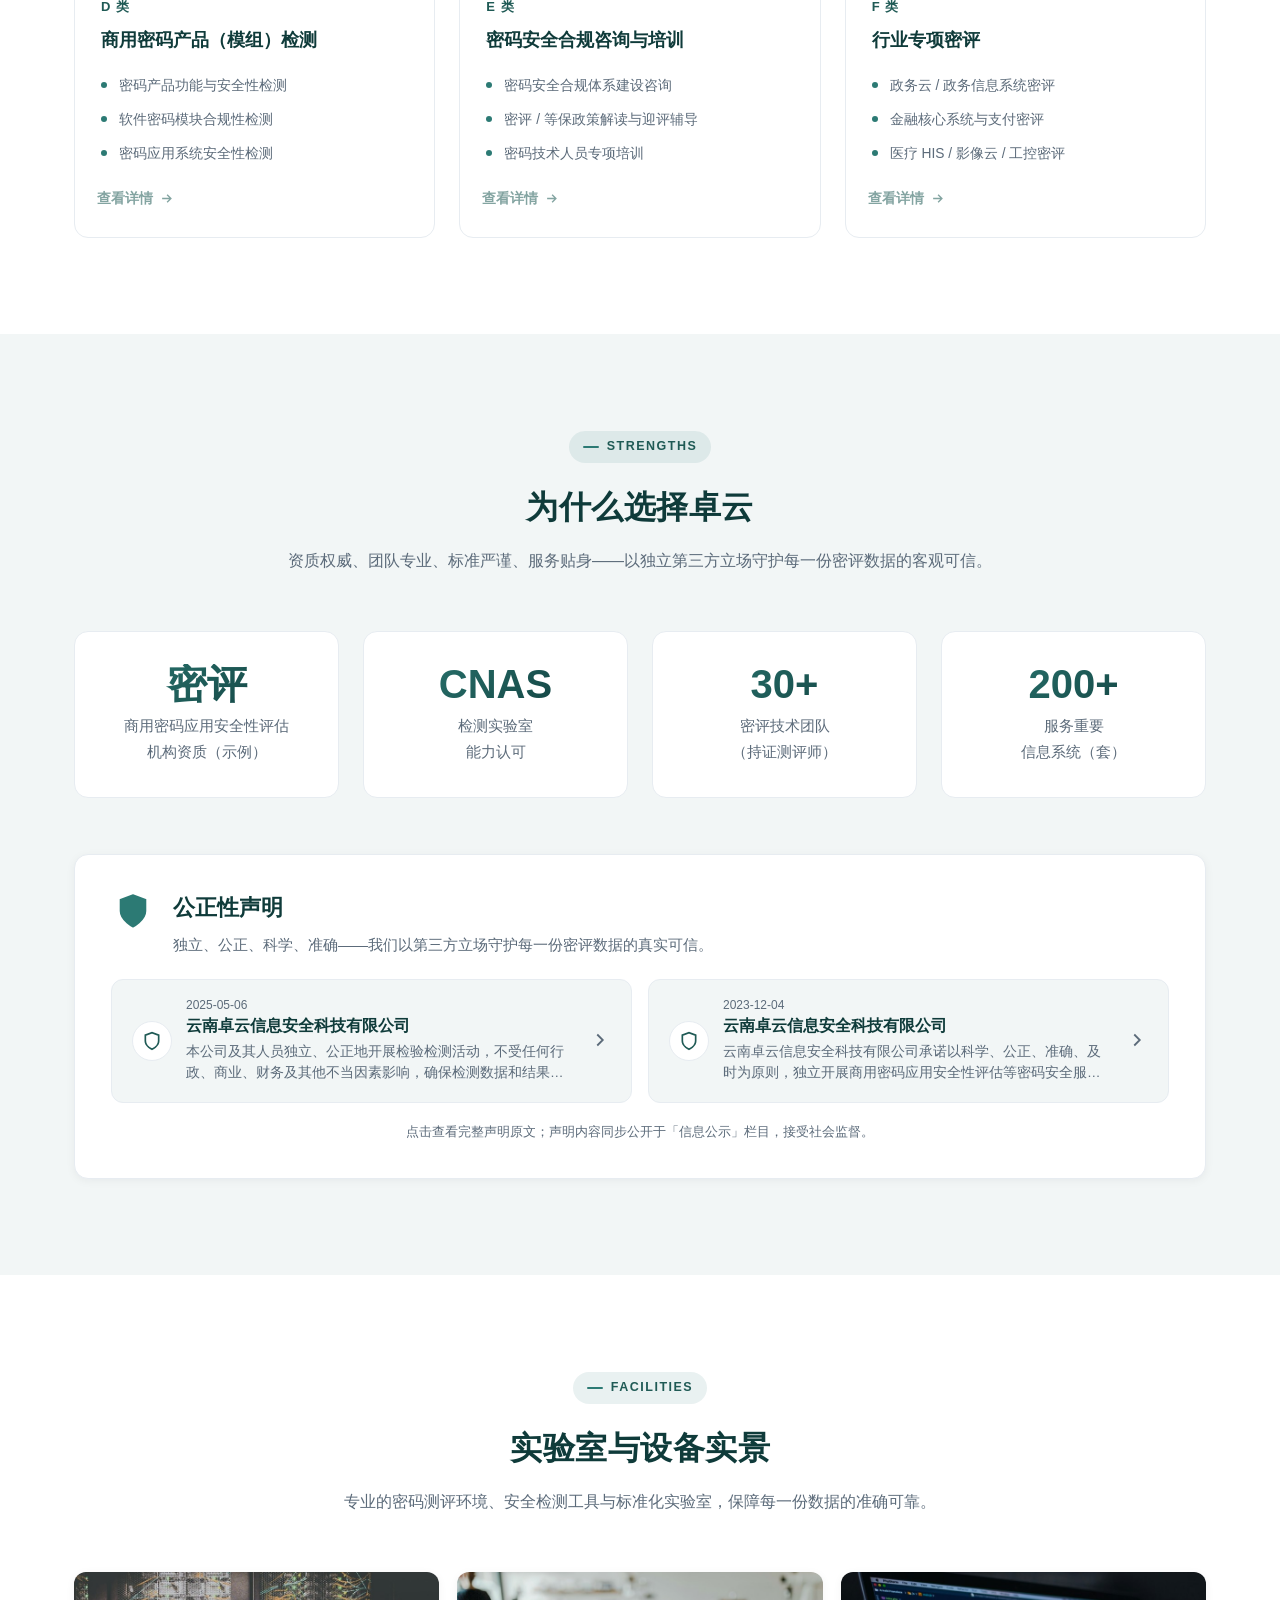
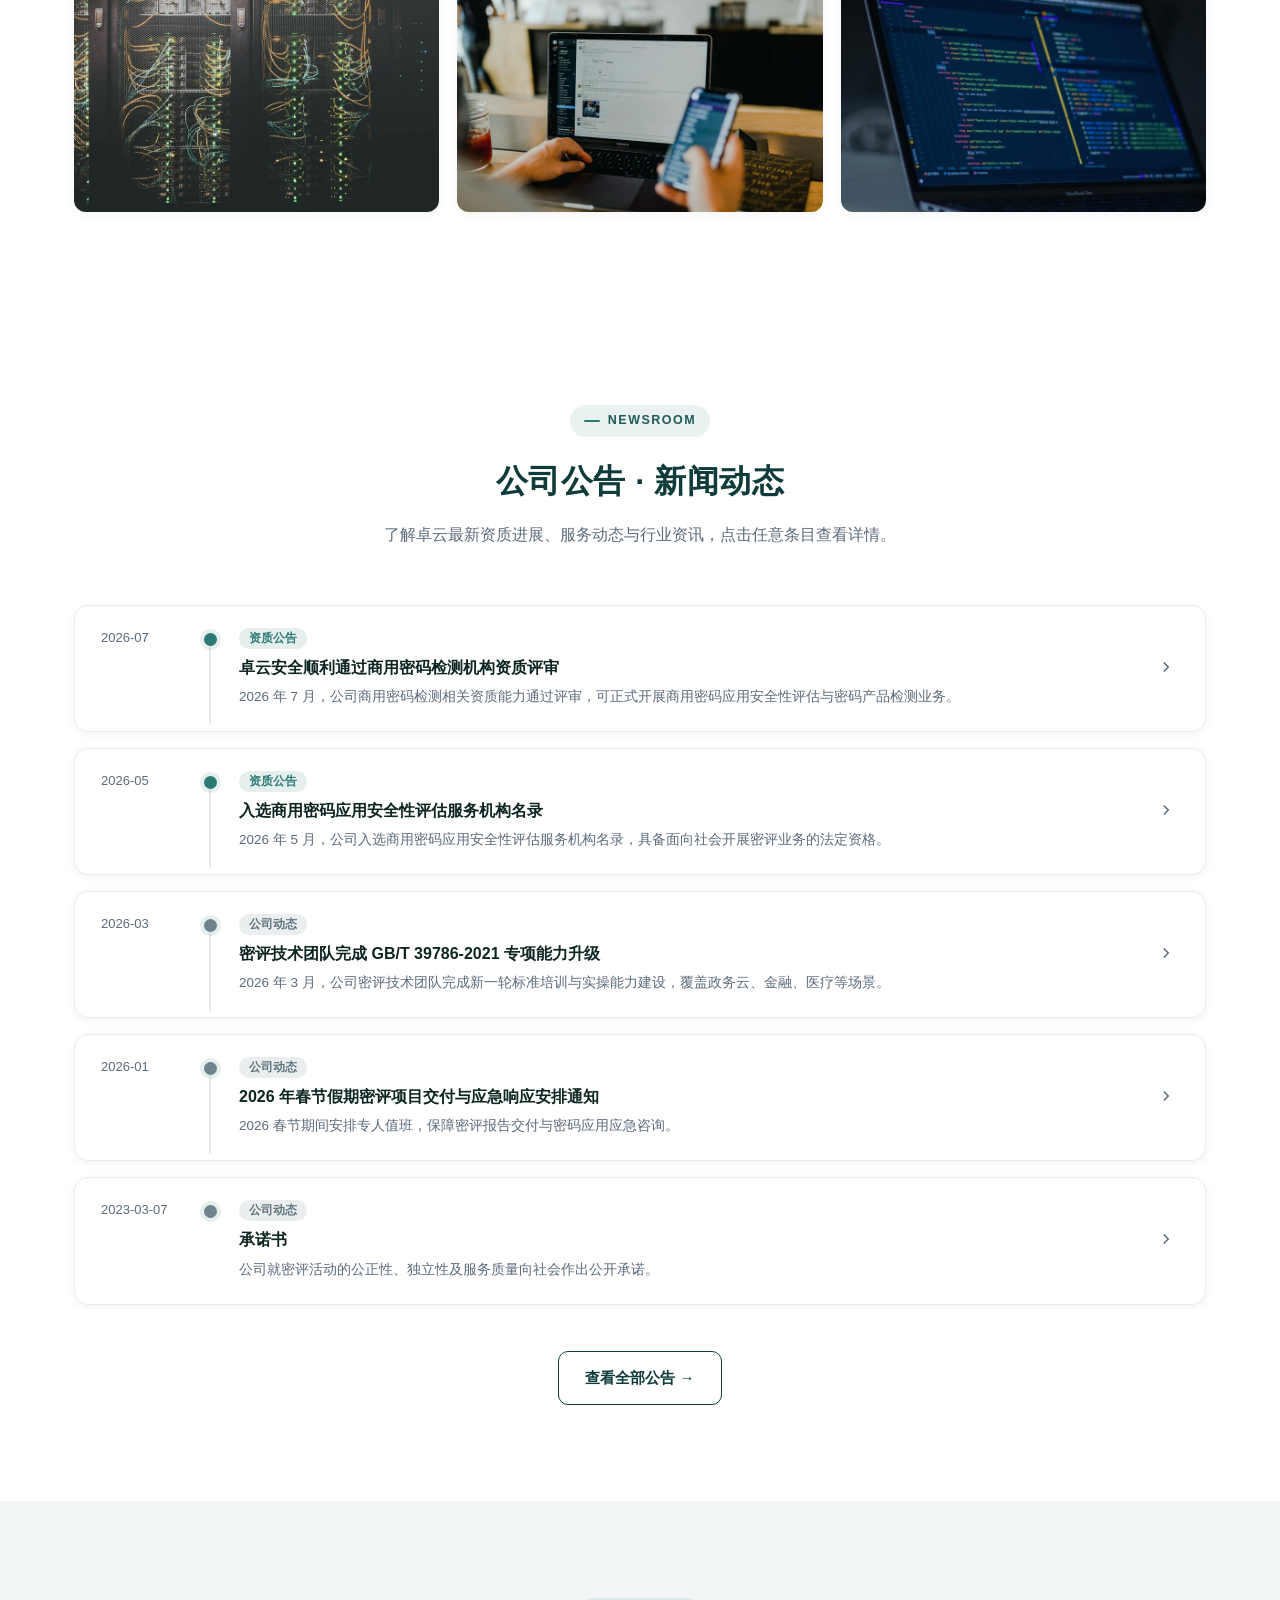
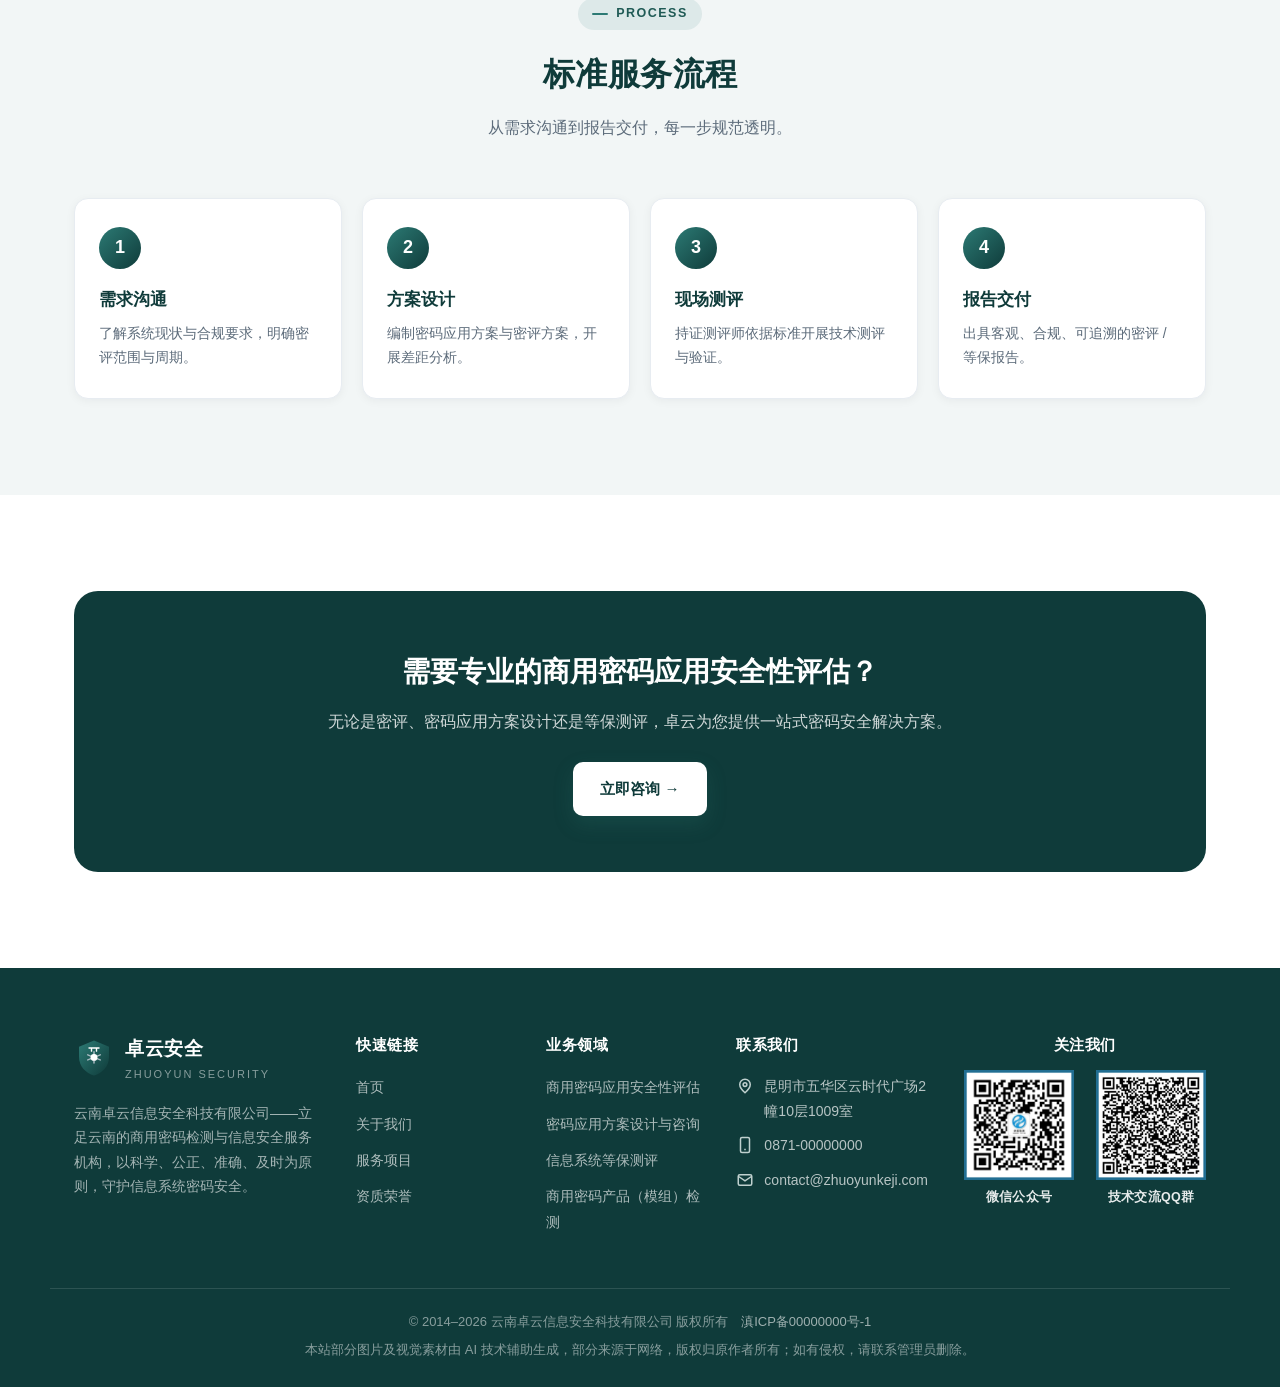
==== commit 0eaa3417: "卓云官网：首页移除核心数据面板，右侧仅保留实景照片并撑满" ====
--- a/index.html
+++ b/index.html
@@ -49,14 +49,6 @@
       </div>
     </div>
     <div class="hero-side">
-      <aside class="hero-card">
-        <h3>核心数据</h3>
-        <div class="row"><span>成立时间</span><b>2014 年</b></div>
-        <div class="row"><span>密评技术团队</span><b>30+ 名</b></div>
-        <div class="row"><span>服务重要信息系统</span><b>200+ 套</b></div>
-        <div class="row"><span>覆盖行业</span><b>政务 / 金融 / 医疗</b></div>
-        <div class="row"><span>出具密评报告</span><b>500+ 份</b></div>
-      </aside>
       <div class="hero-photo">
         <img src="assets/img/hero-photo.jpg" alt="数据中心与密码安全基础设施">
       </div>
--- a/assets/css/style.css
+++ b/assets/css/style.css
@@ -73,14 +73,10 @@
 .hero-cta .btn-primary:hover{background:#E4EDEC}
 .hero-cta .btn-outline{border-color:rgba(255,255,255,.55);color:#fff;background:rgba(255,255,255,.10)}
 .hero-cta .btn-outline:hover{background:rgba(255,255,255,.18);border-color:#fff}
-.hero-card{background:rgba(255,255,255,.05);border:1px solid rgba(255,255,255,.14);border-radius:20px;padding:30px;backdrop-filter:blur(6px)}
-.hero-card h3{font-size:15px;color:#BFD0CE;margin-bottom:18px;letter-spacing:1px}
-.hero-card .row{display:flex;justify-content:space-between;align-items:center;padding:13px 0;border-bottom:1px dashed rgba(255,255,255,.14);font-size:14.5px;color:rgba(255,255,255,.9)}
-.hero-card .row:last-child{border-bottom:0}
-.hero-card .row b{color:#fff;font-size:16px}
-.hero-side{display:flex;flex-direction:column;gap:22px}
-.hero-photo{border-radius:20px;overflow:hidden;box-shadow:0 18px 46px rgba(0,0,0,.28);border:1px solid rgba(255,255,255,.14);background:rgba(255,255,255,.05);backdrop-filter:blur(6px)}
-.hero-photo img{width:100%;height:auto;display:block;object-fit:cover;transition:transform .7s var(--ease)}
+.hero-grid{align-items:stretch}
+.hero-side{display:flex;flex-direction:column;gap:0;height:100%}
+.hero-photo{flex:1;border-radius:20px;overflow:hidden;box-shadow:0 18px 46px rgba(0,0,0,.28);border:1px solid rgba(255,255,255,.14);background:rgba(255,255,255,.05);backdrop-filter:blur(6px);min-height:0}
+.hero-photo img{width:100%;height:100%;display:block;object-fit:cover;transition:transform .7s var(--ease)}
 .hero-photo:hover img{transform:scale(1.03)}
 
 /* ===== 区块通用 ===== */
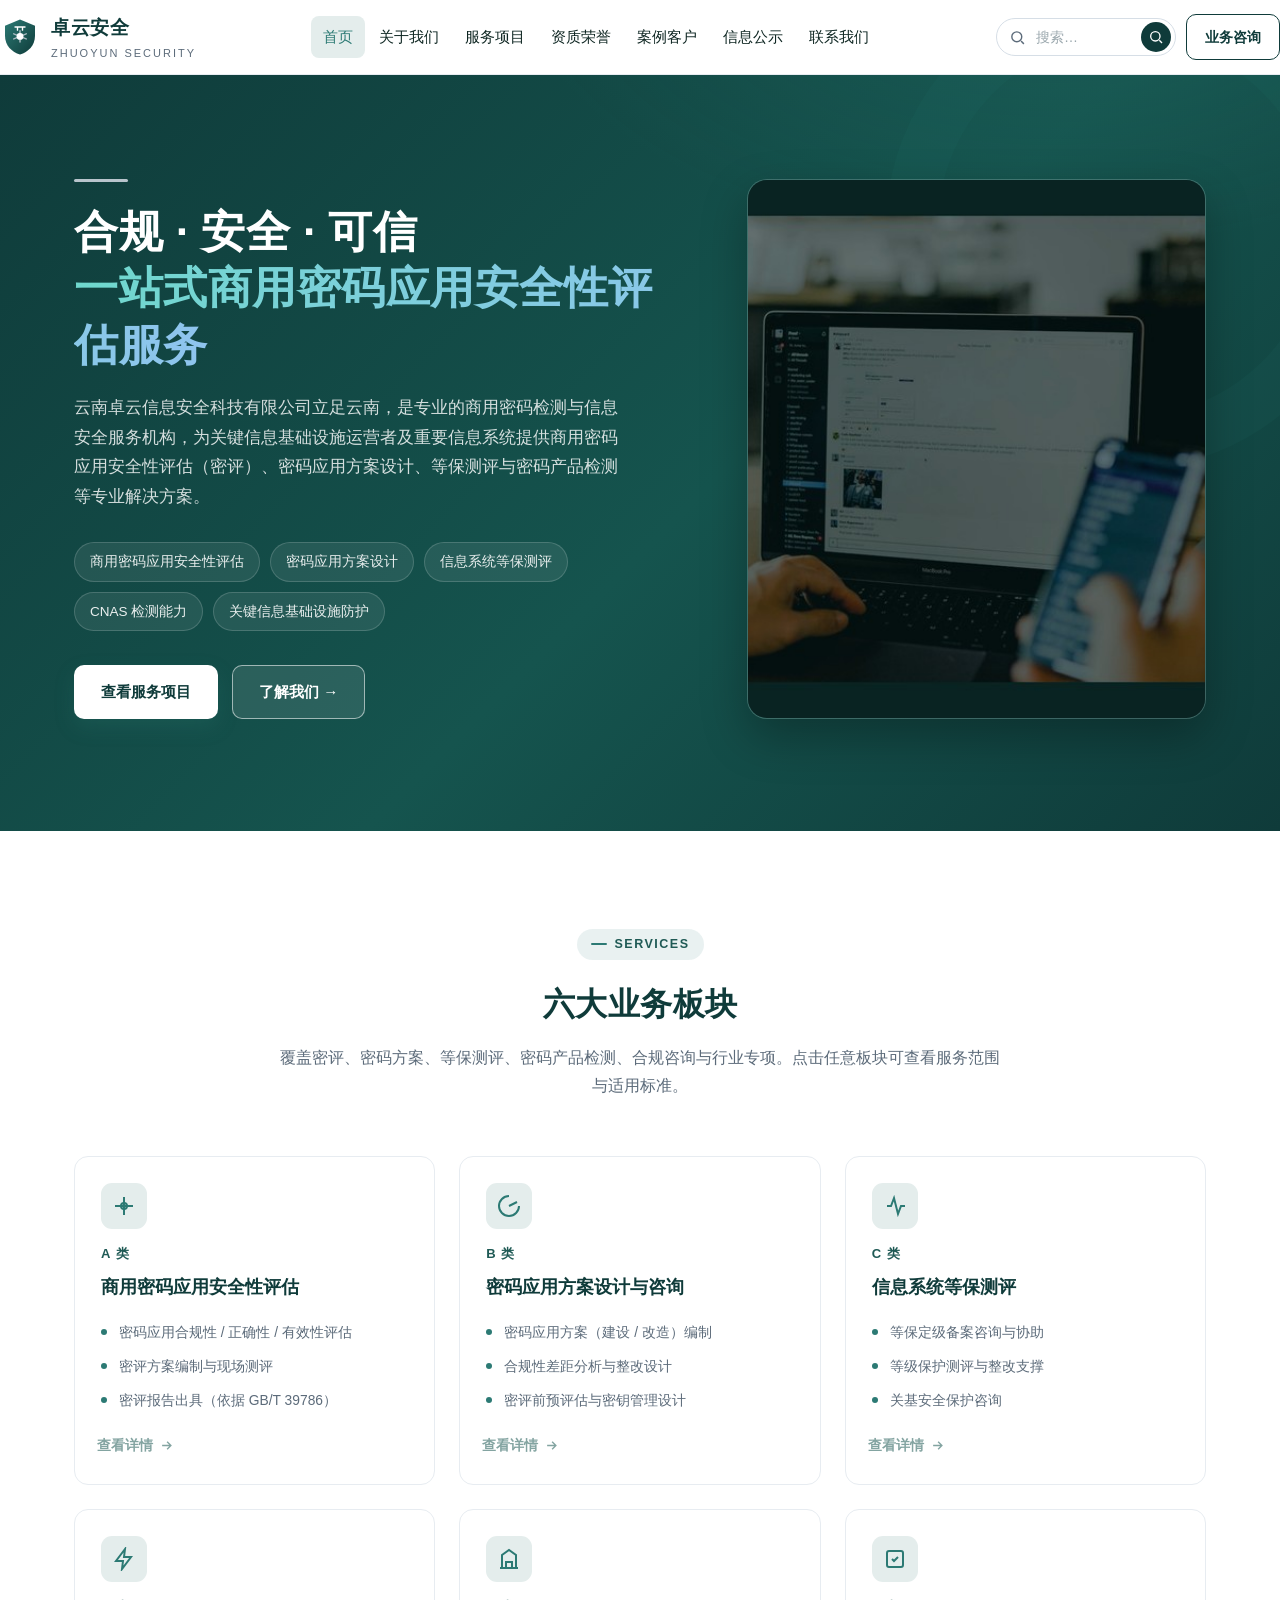
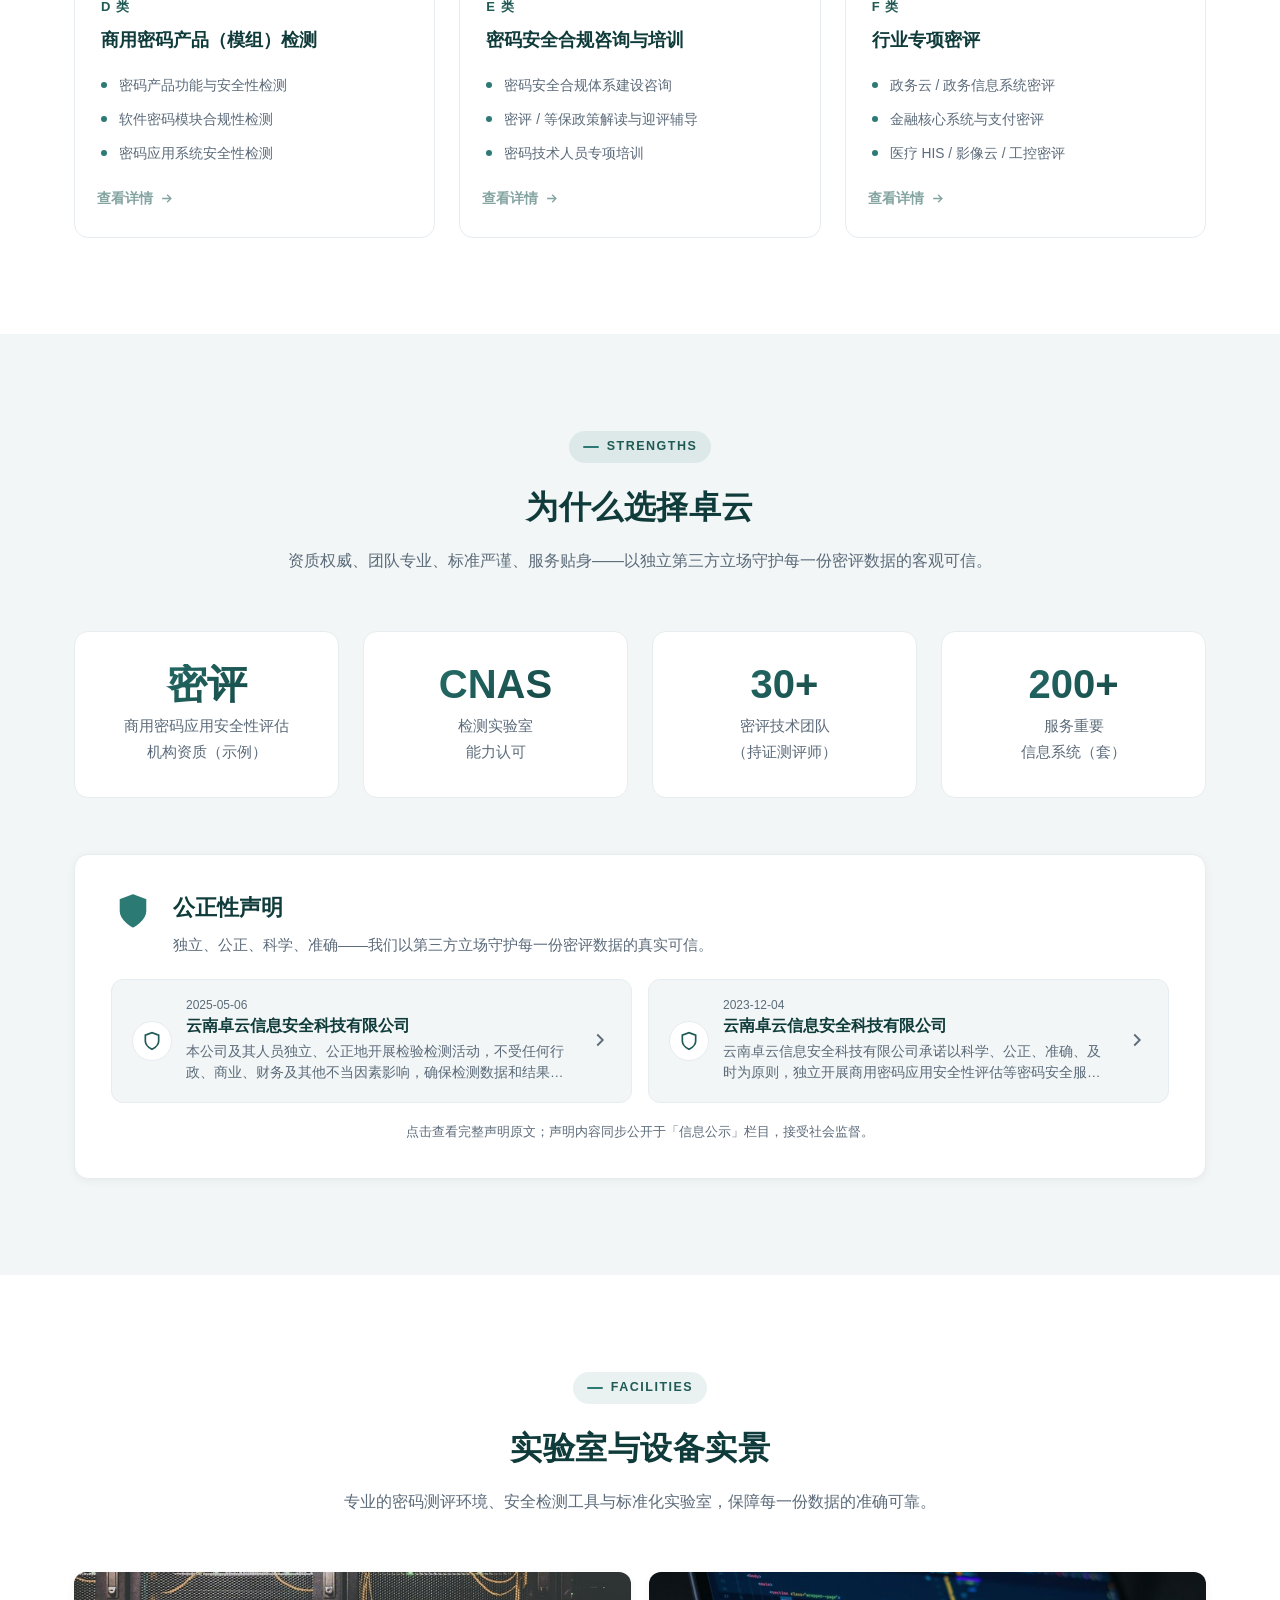
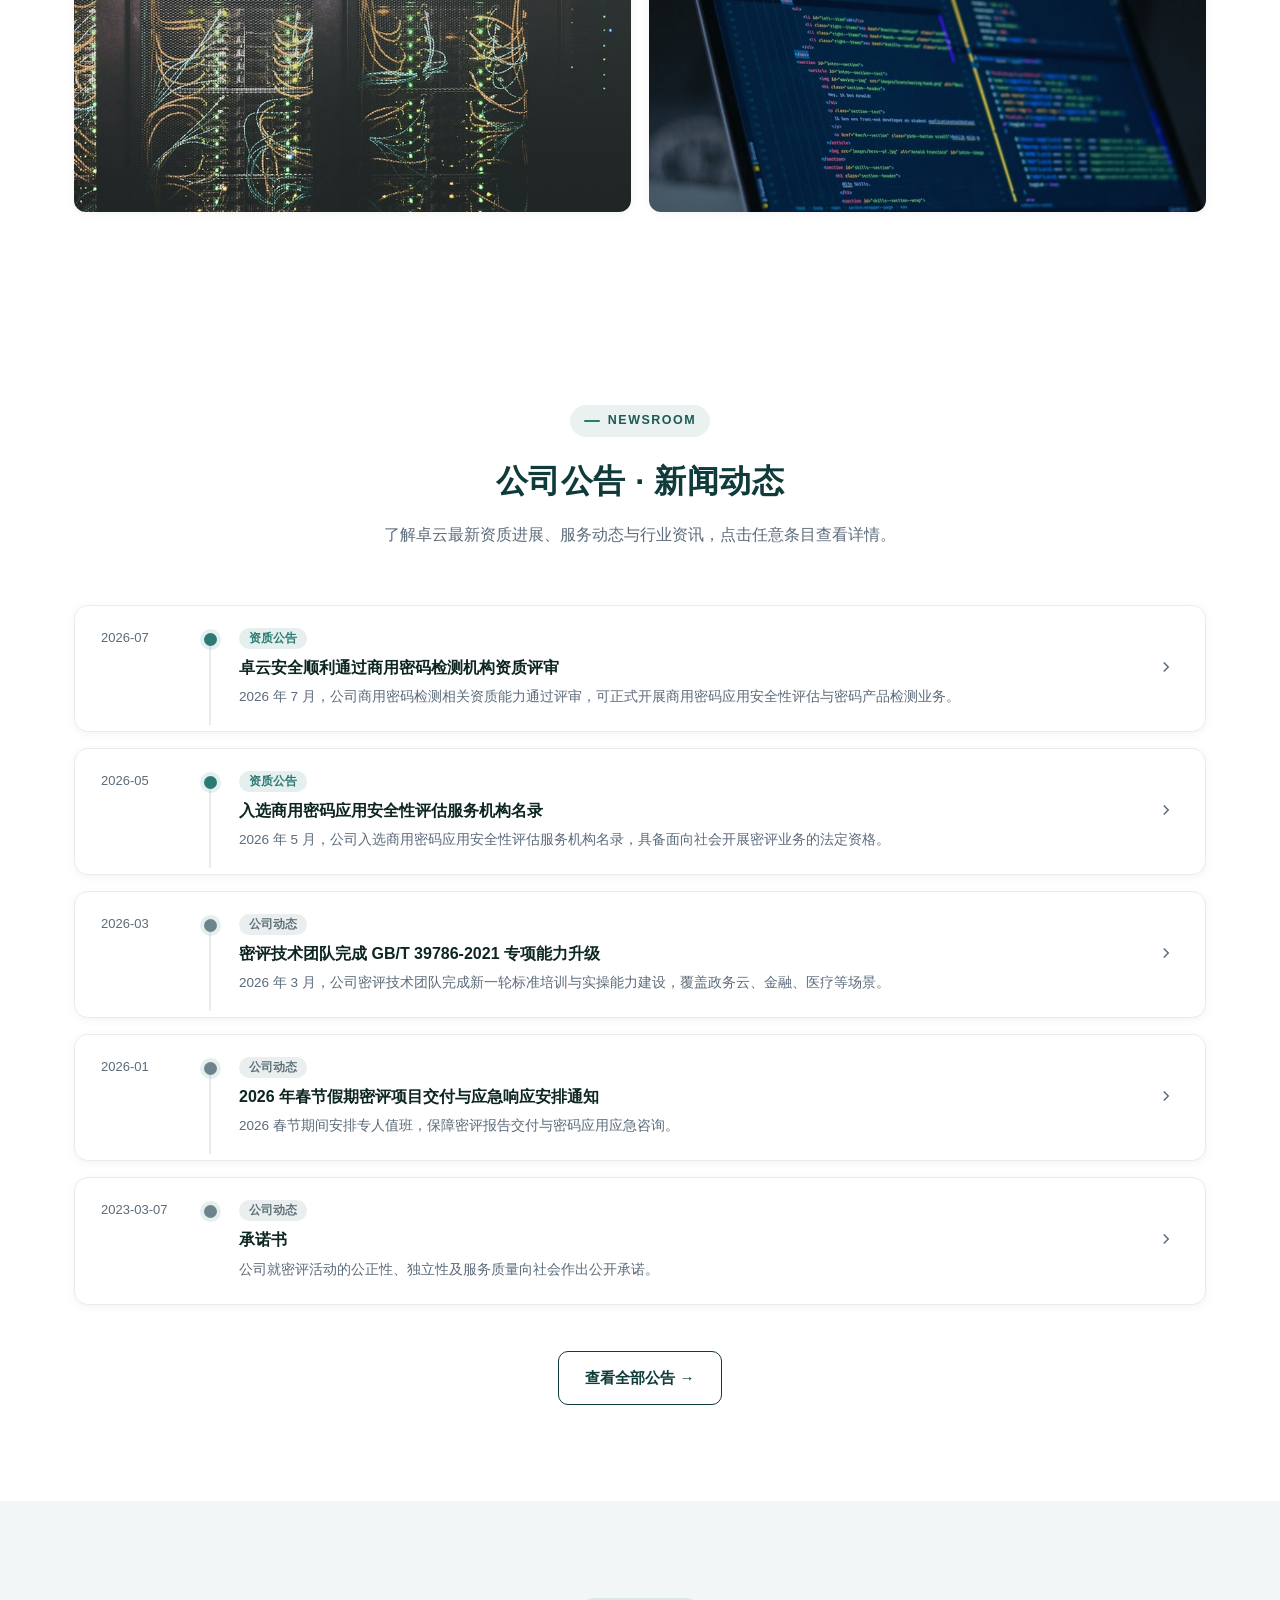
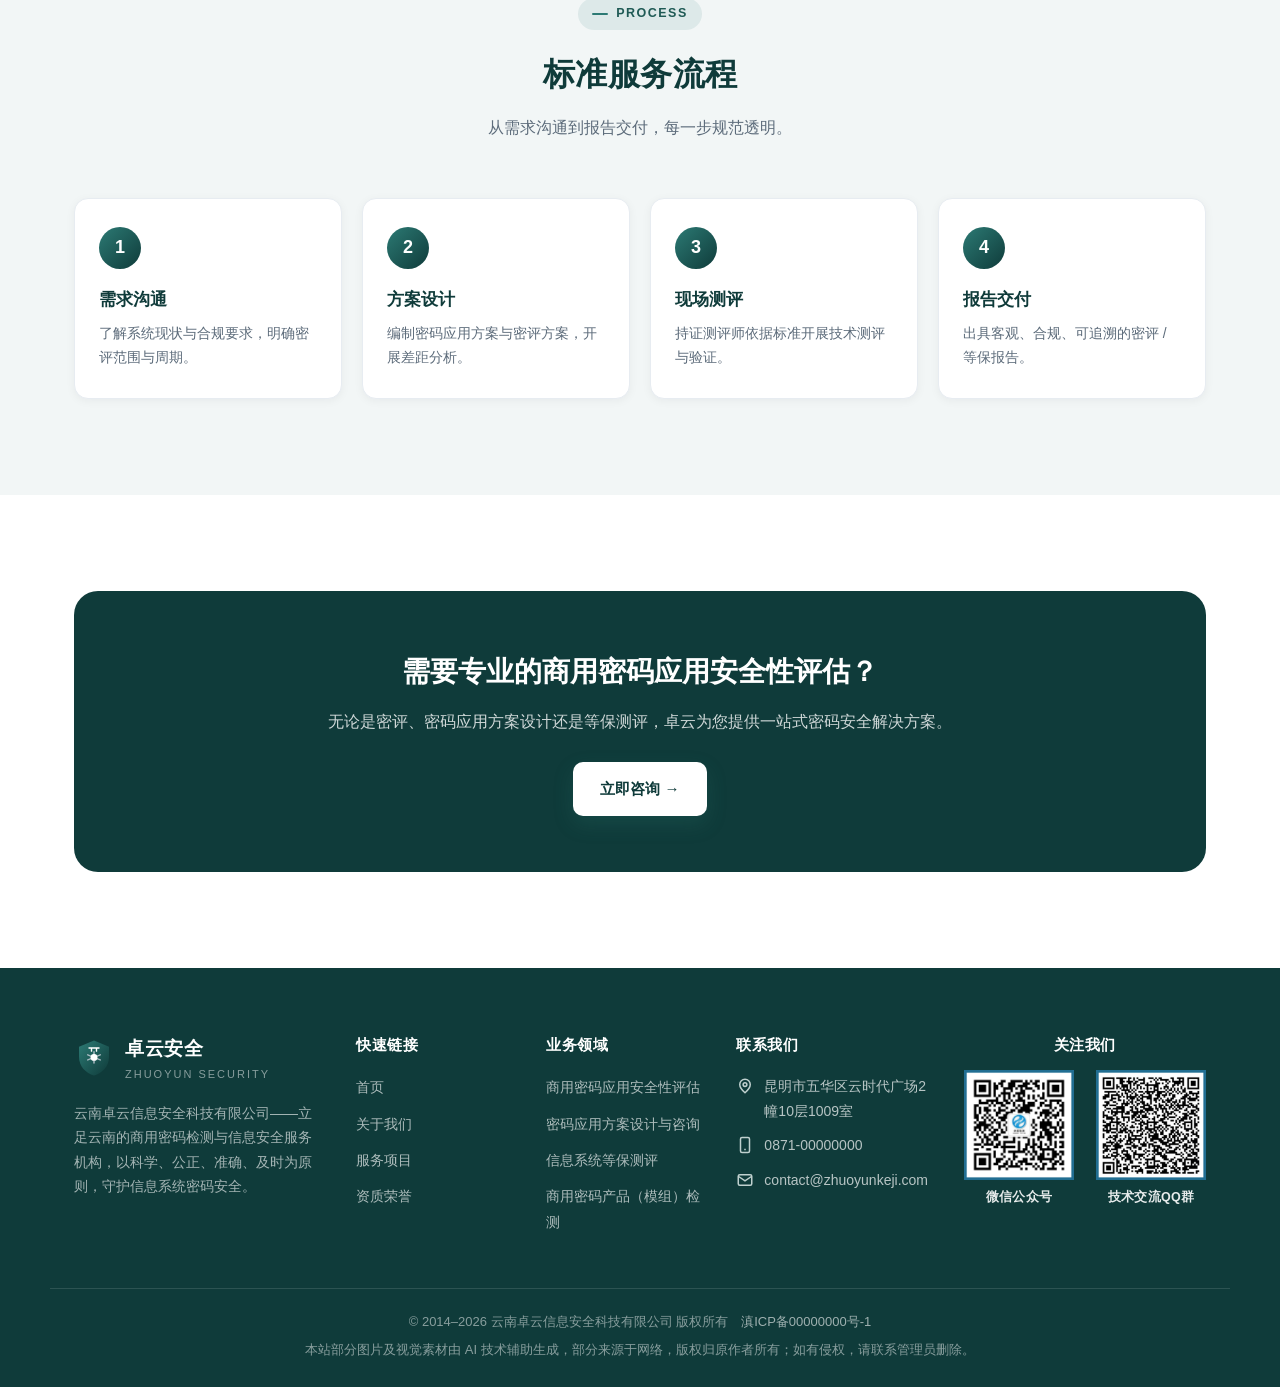
==== commit 328b5f66: "删除首页Slack办公场景图，实验室实景改为双列展示" ====
--- a/index.html
+++ b/index.html
@@ -144,7 +144,6 @@
     </div>
     <div class="home-gallery reveal">
       <img src="assets/img/home1.jpg" alt="卓云安全实验室实景 1" loading="lazy" onerror="this.style.display='none'">
-      <img src="assets/img/home2.jpg" alt="卓云安全实验室实景 2" loading="lazy" onerror="this.style.display='none'">
       <img src="assets/img/home3.jpg" alt="卓云安全实验室实景 3" loading="lazy" onerror="this.style.display='none'">
     </div>
   </div>
--- a/assets/css/style.css
+++ b/assets/css/style.css
@@ -494,7 +494,7 @@
 }
 
 /* 首页实验室实景图墙 */
-.home-gallery{display:grid;grid-template-columns:repeat(3,1fr);gap:18px;margin-top:8px}
+.home-gallery{display:grid;grid-template-columns:repeat(2,1fr);gap:18px;margin-top:8px}
 .home-gallery img{width:100%;height:240px;object-fit:cover;border-radius:12px;box-shadow:var(--shadow-sm);transition:.4s var(--ease)}
 .home-gallery img:hover{transform:translateY(-4px);box-shadow:var(--shadow-md)}
 @media(max-width:780px){.home-gallery{grid-template-columns:1fr}.home-gallery img{height:200px}}
